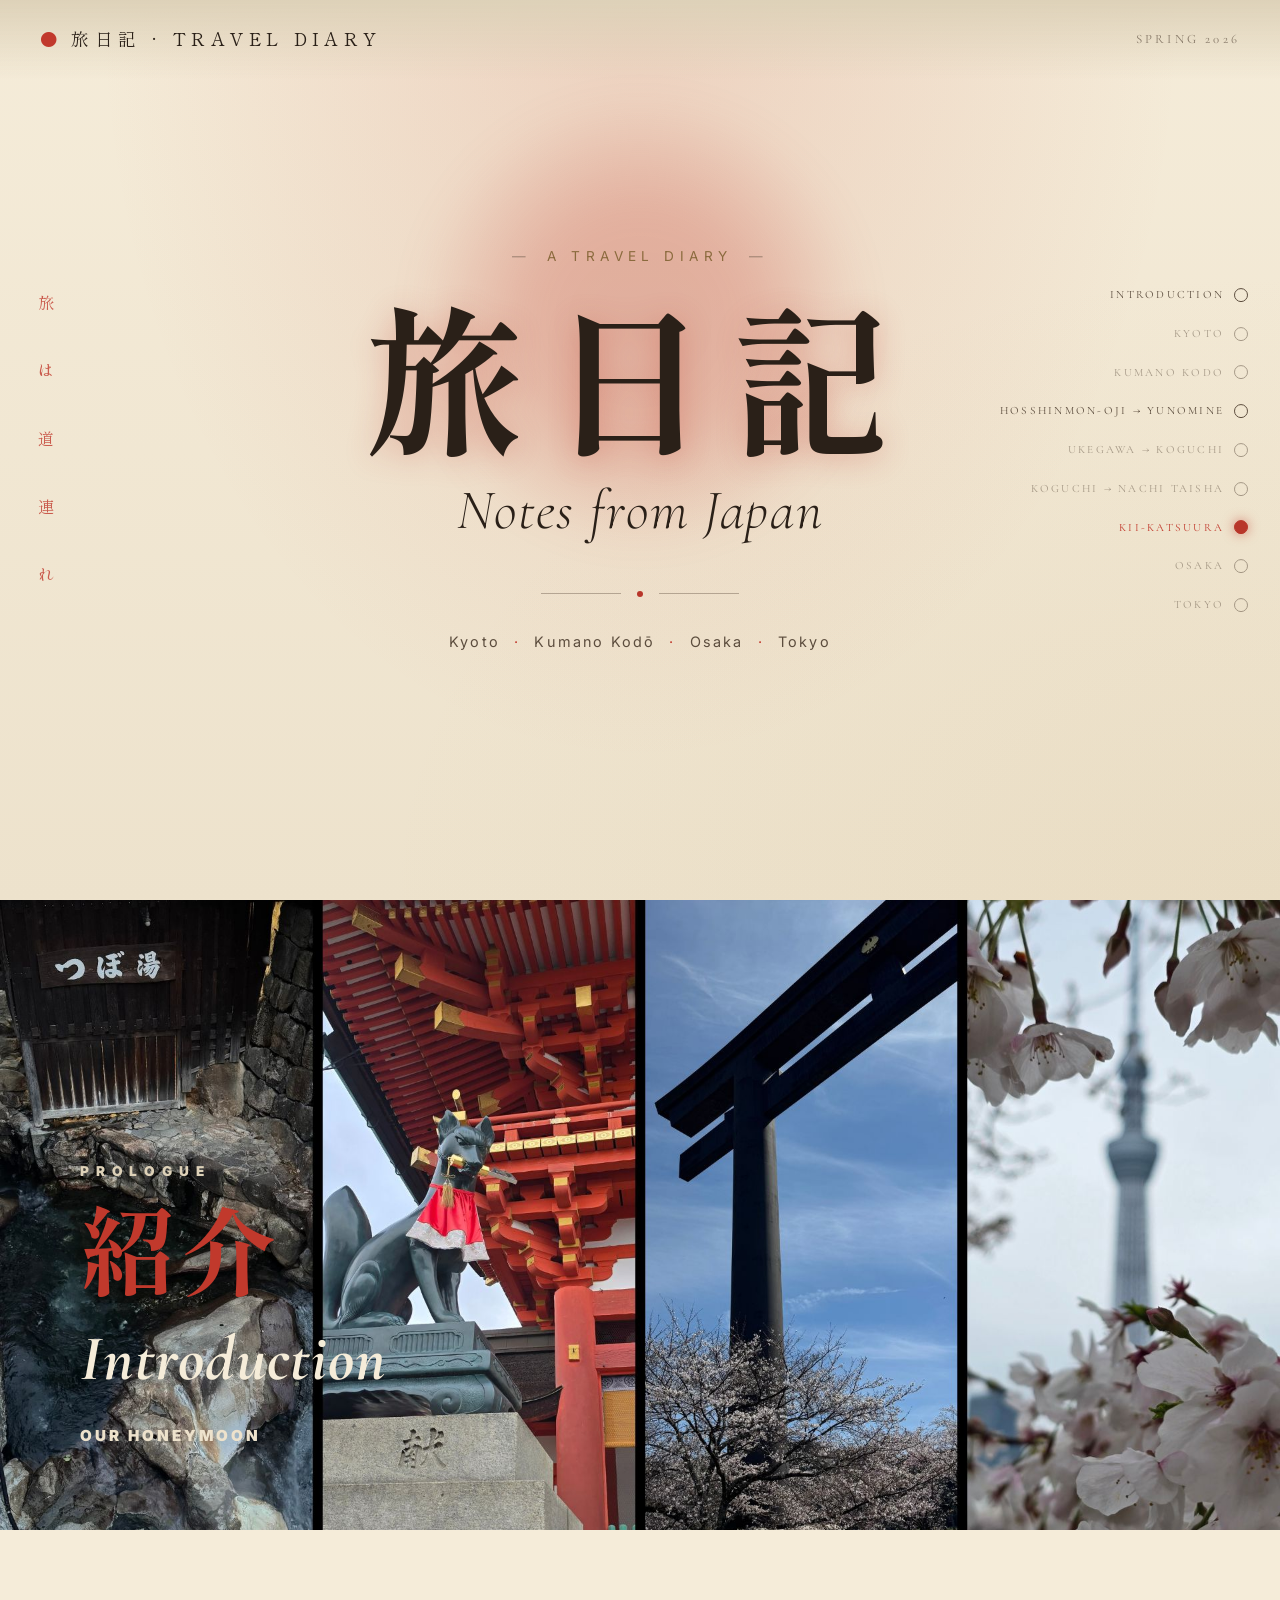
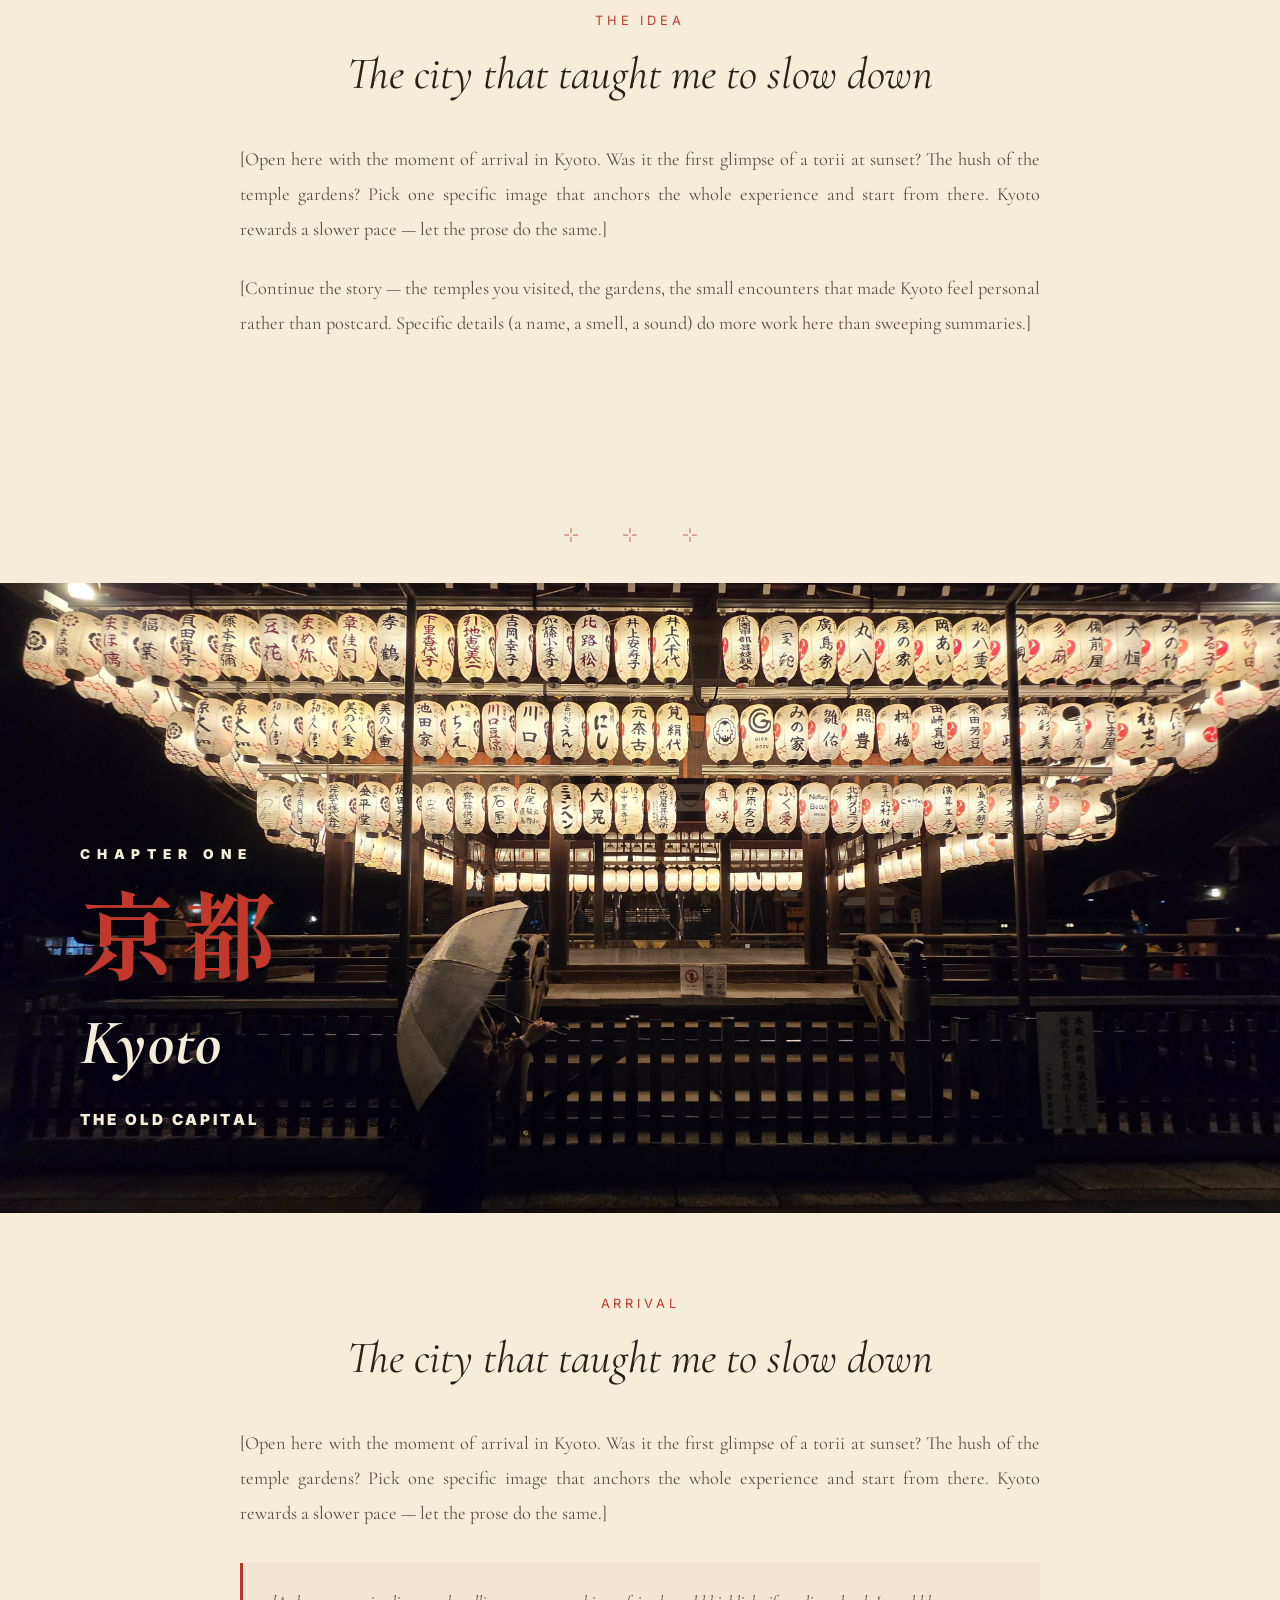
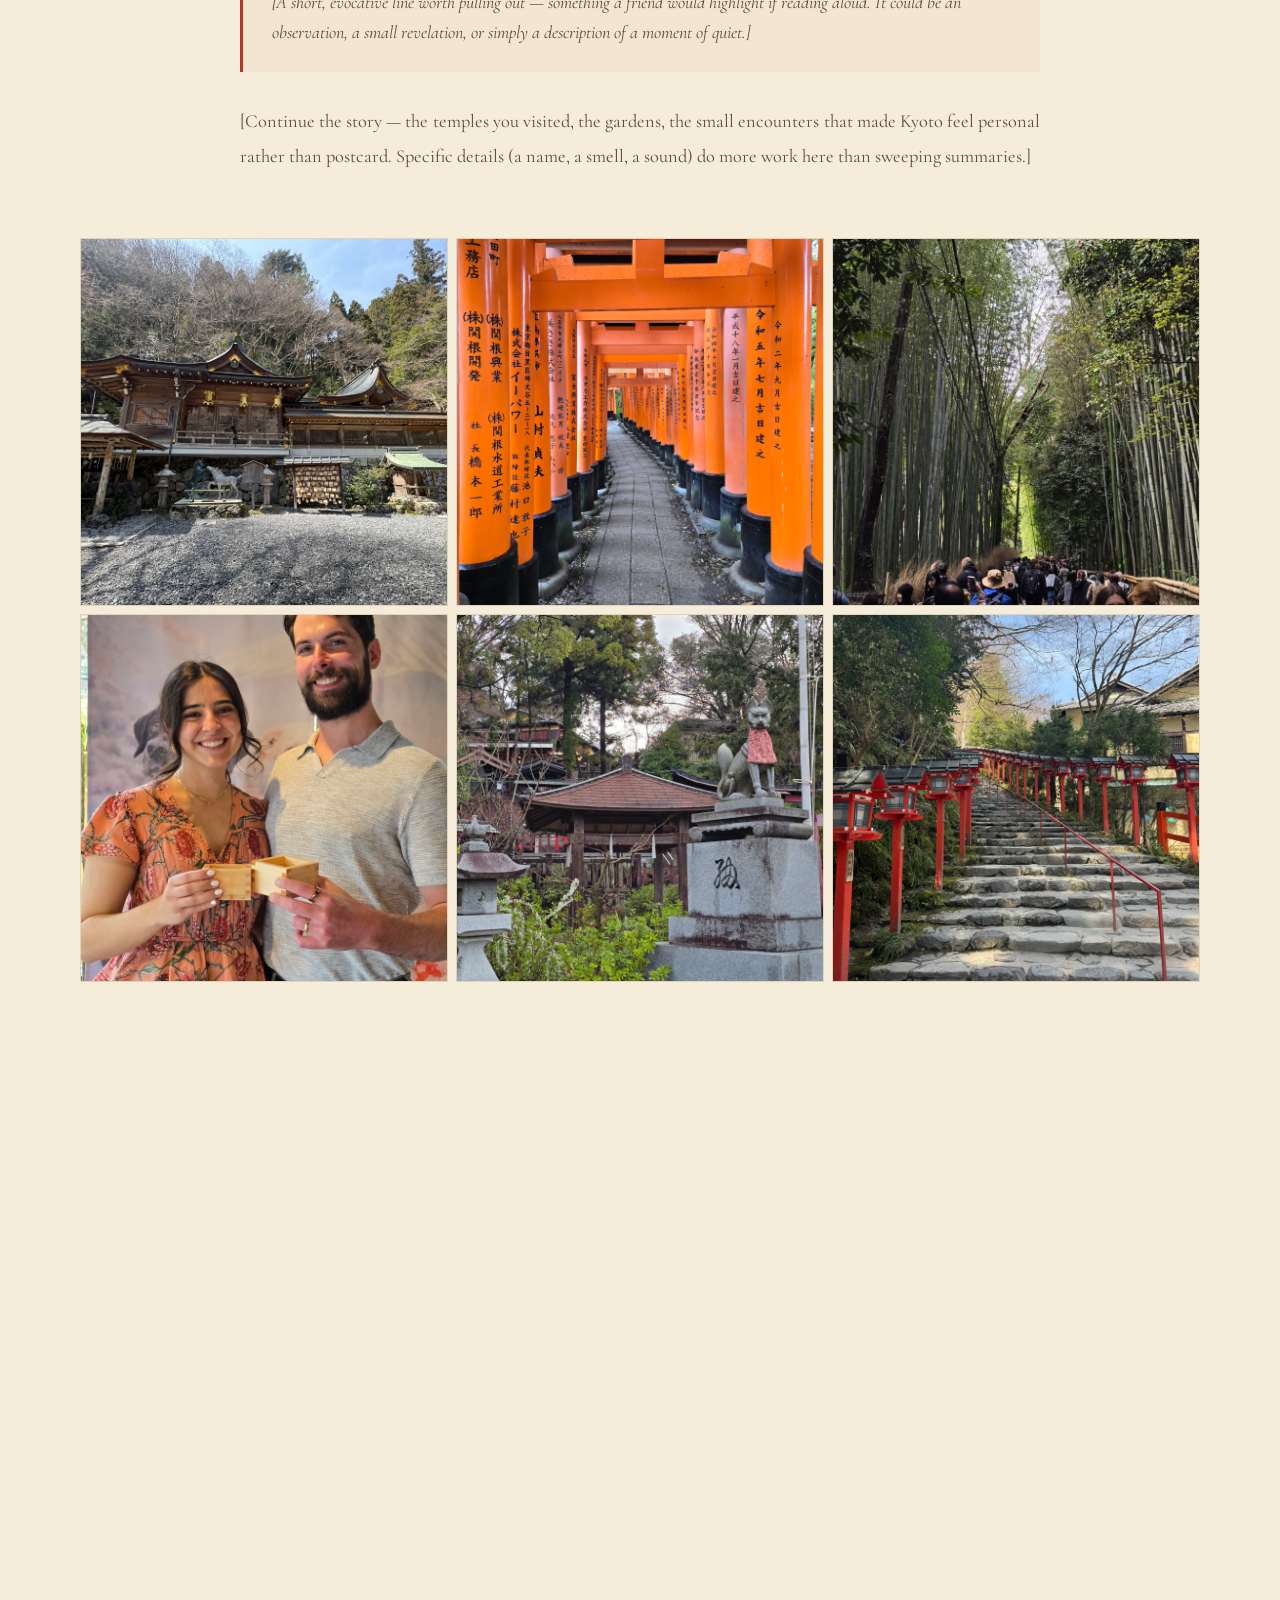
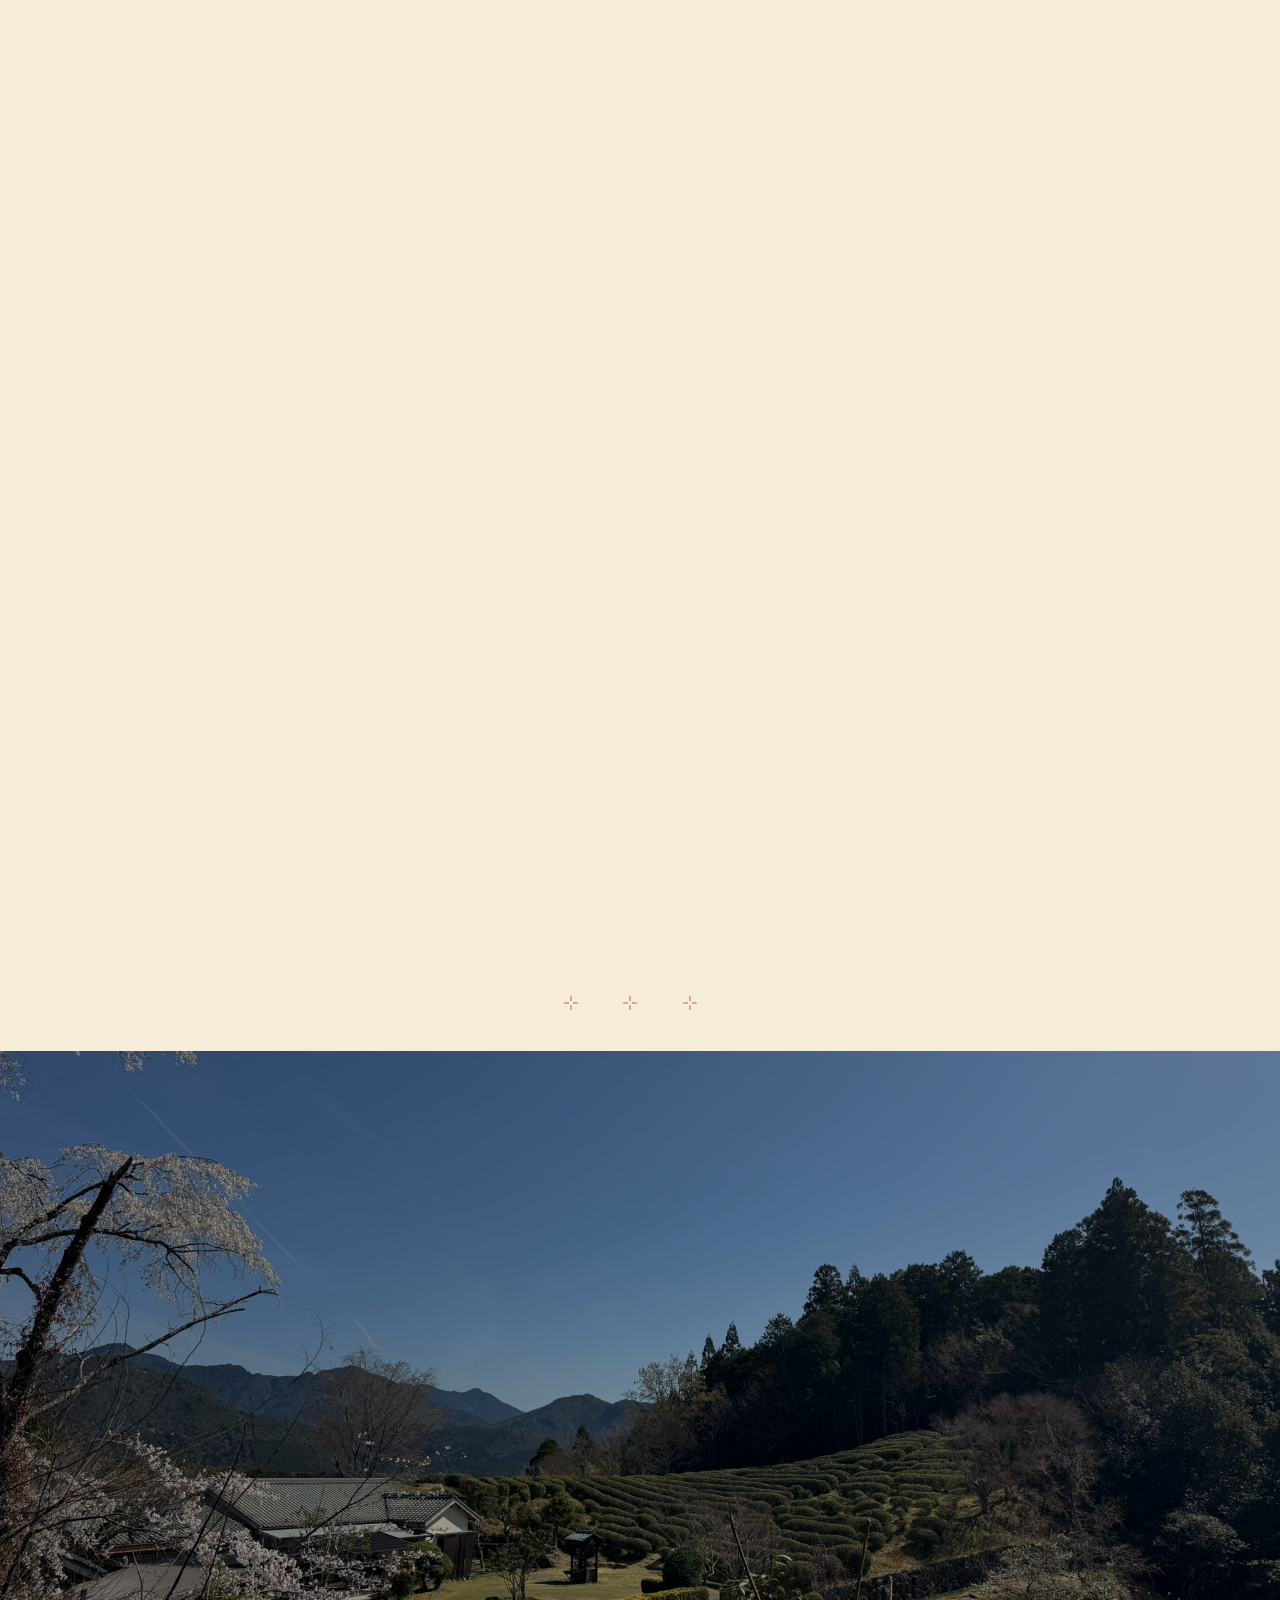
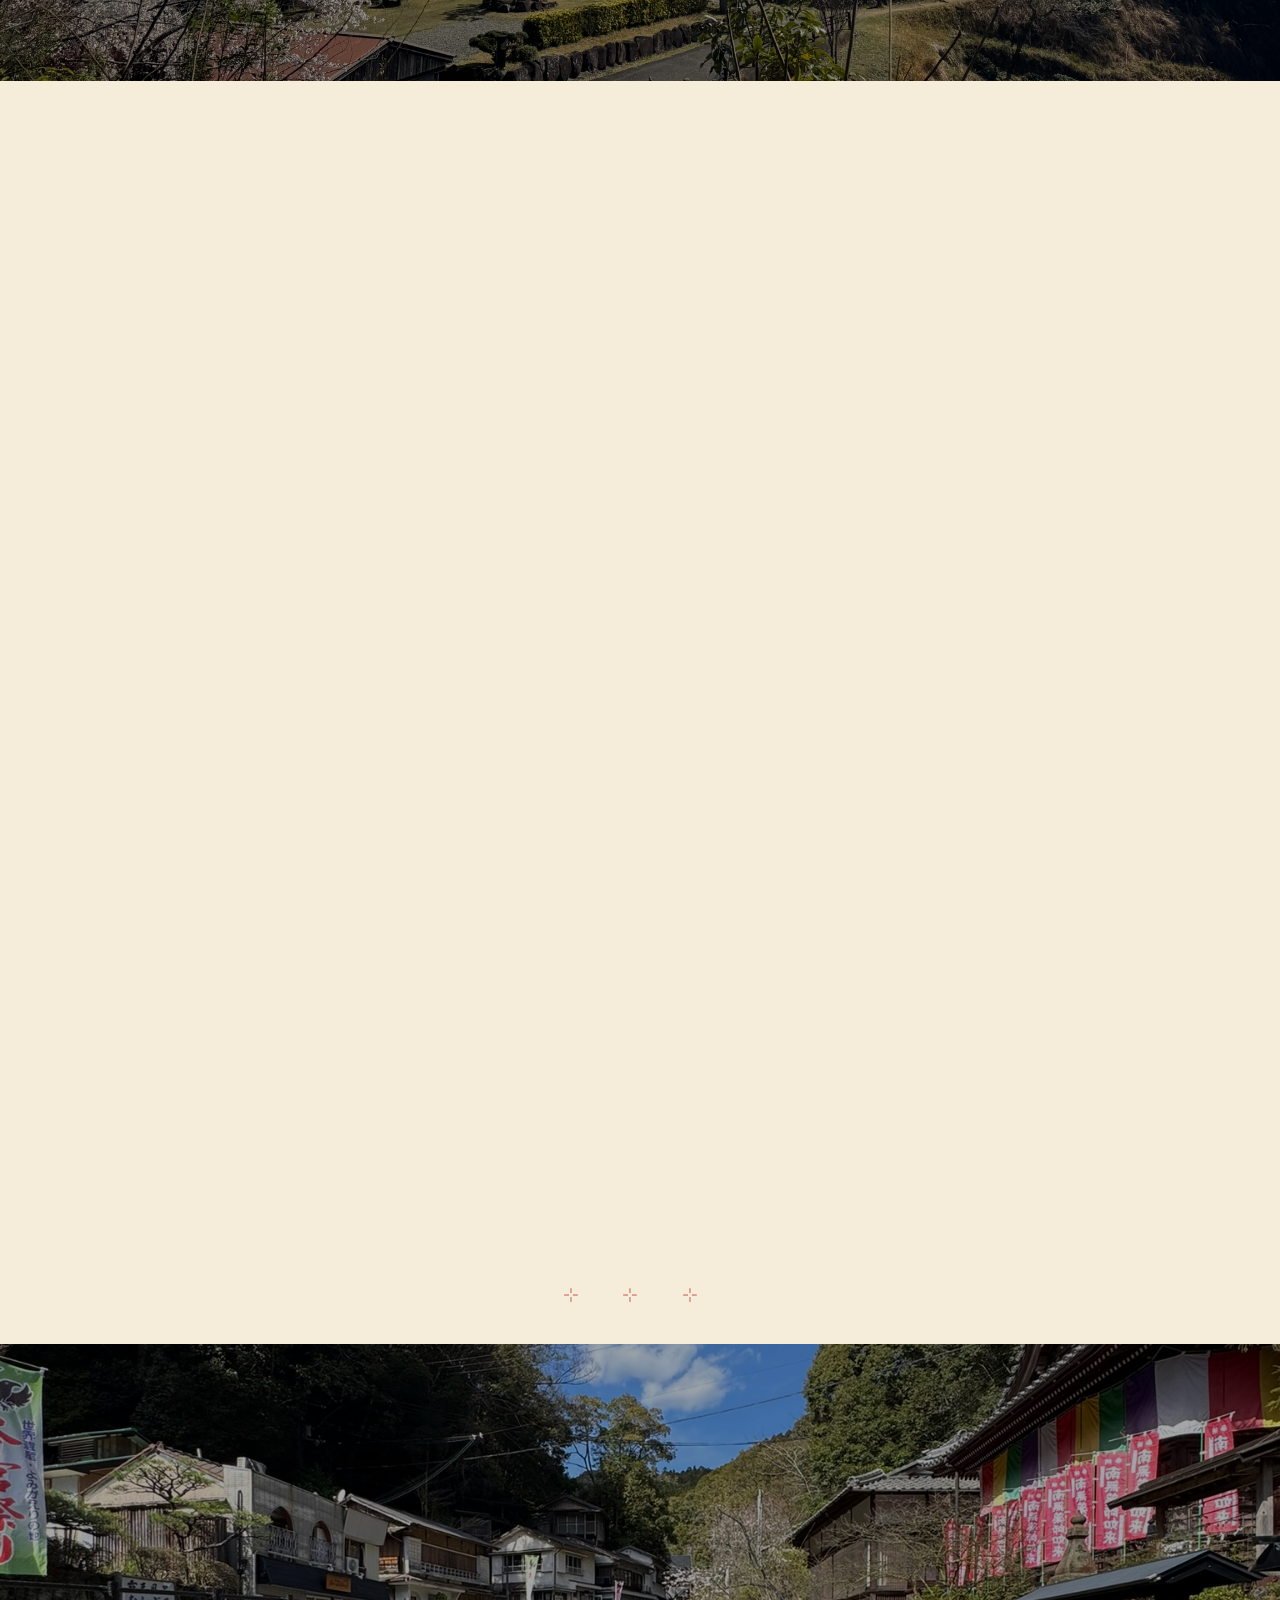
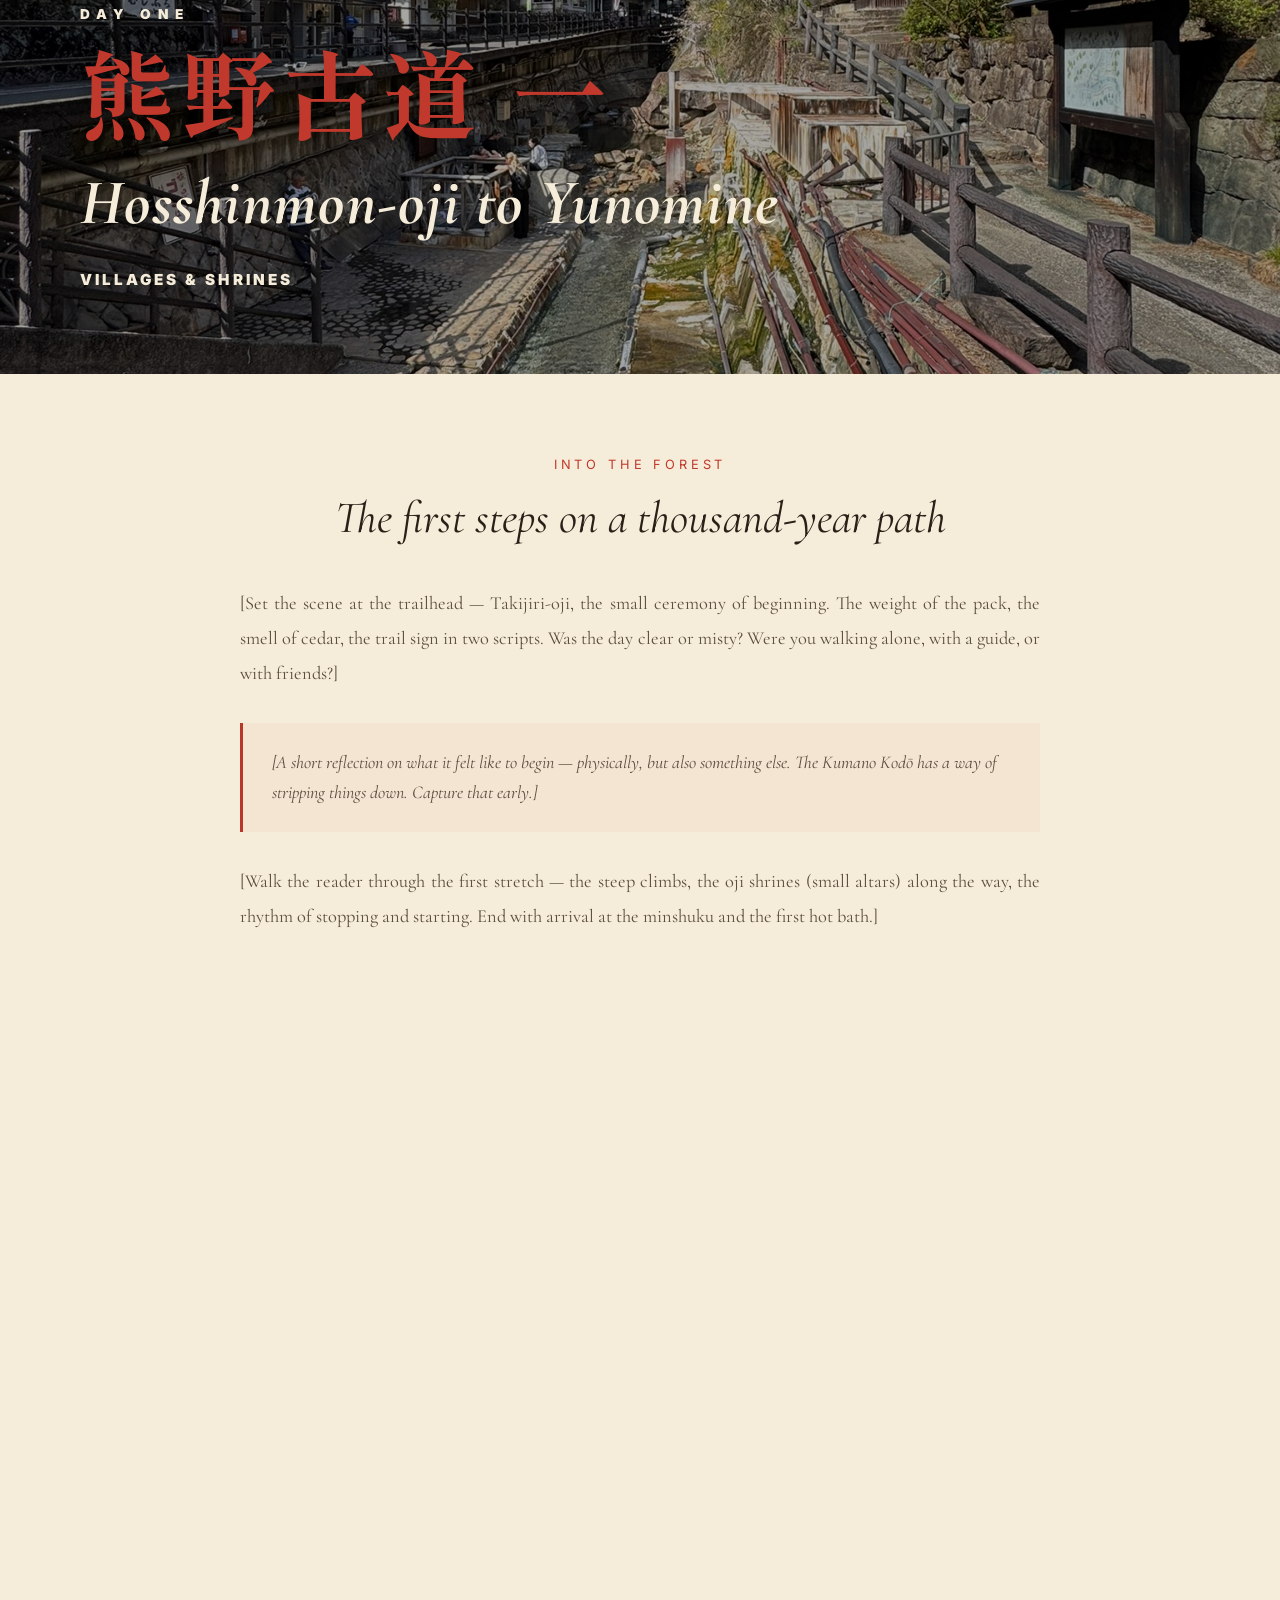
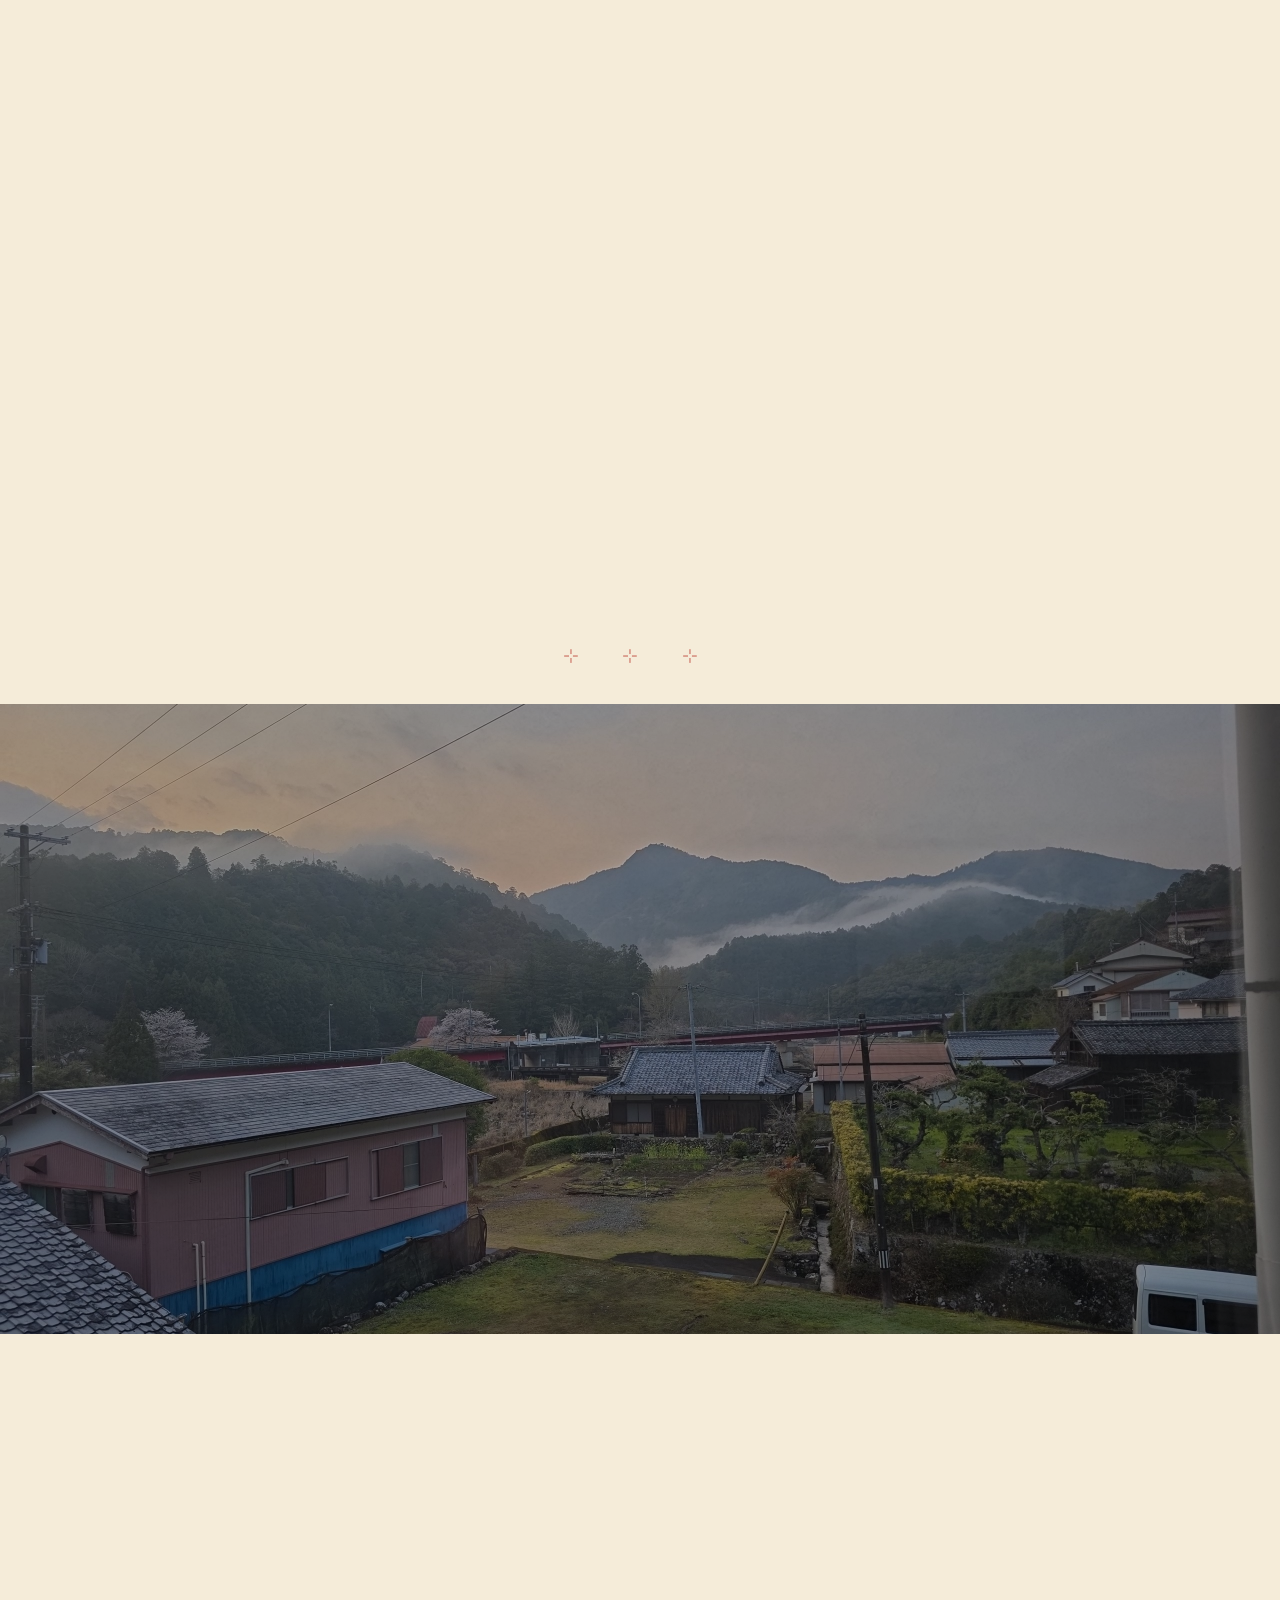
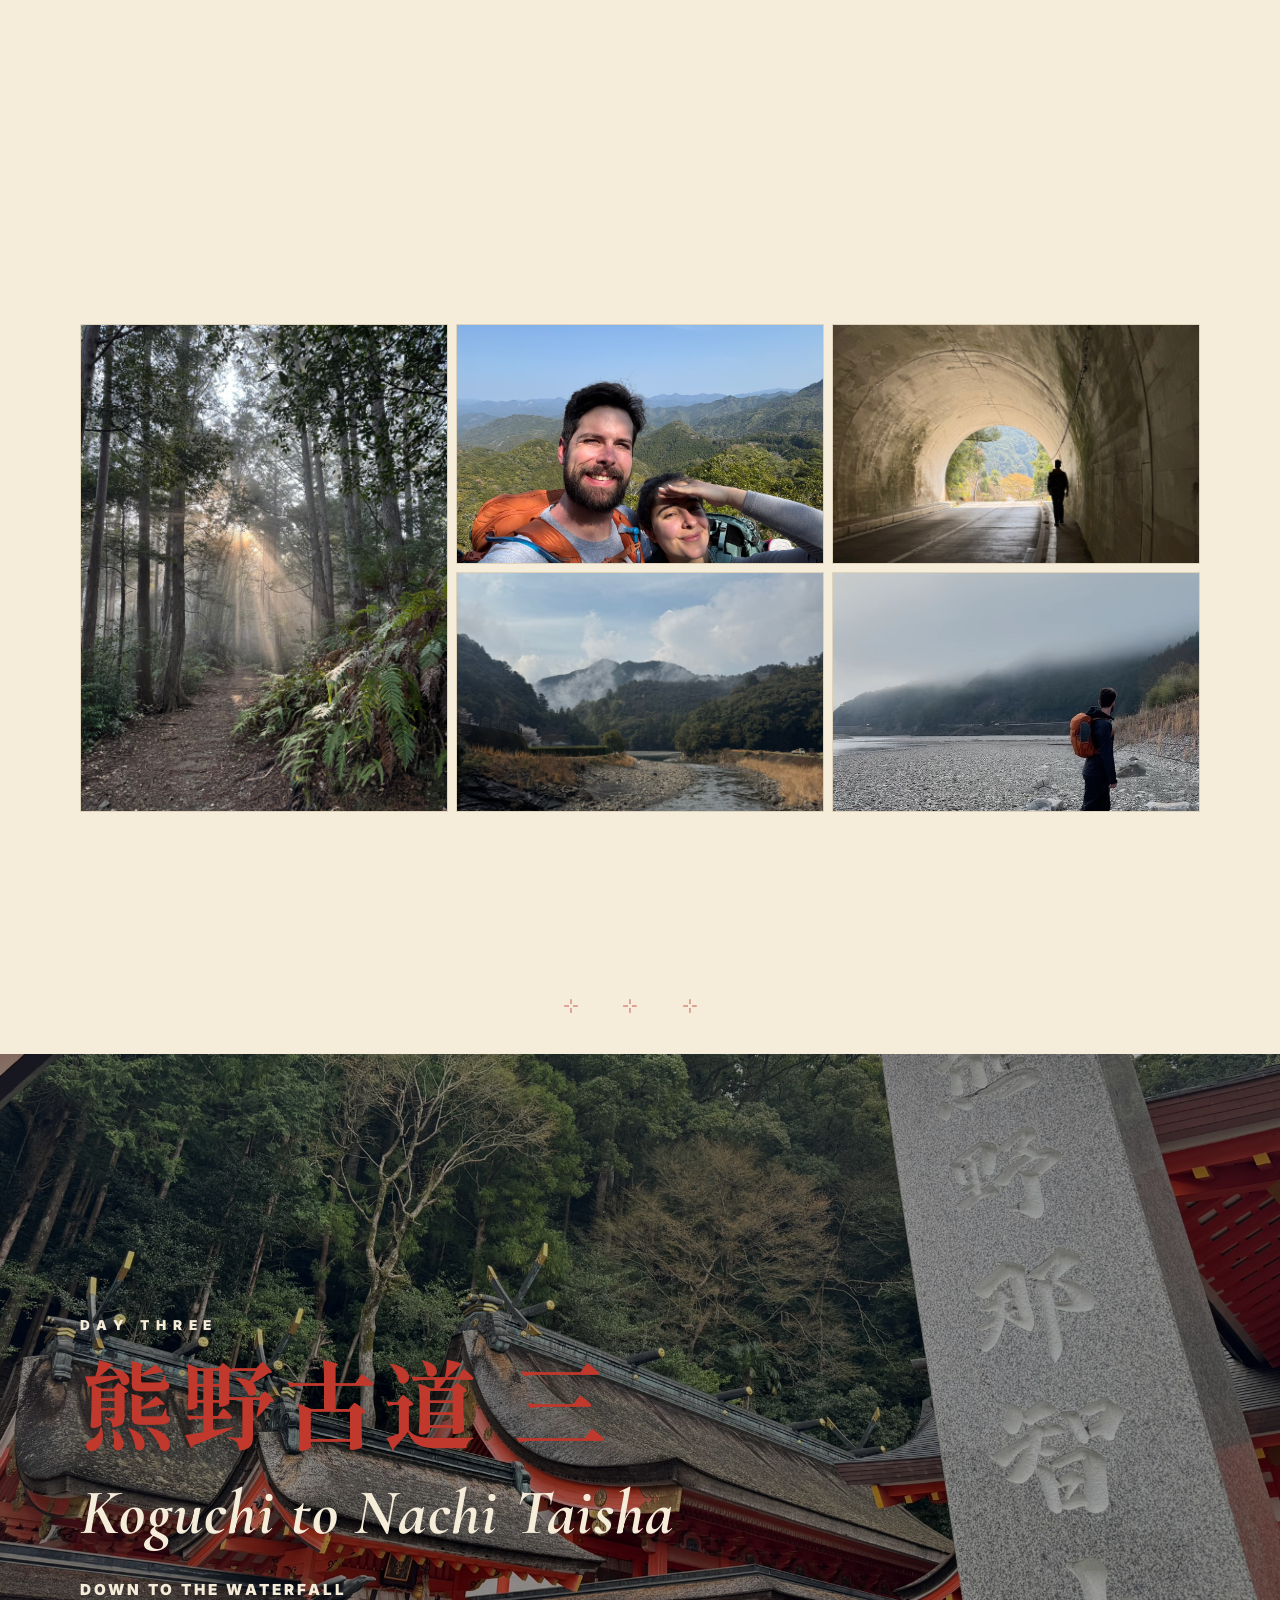
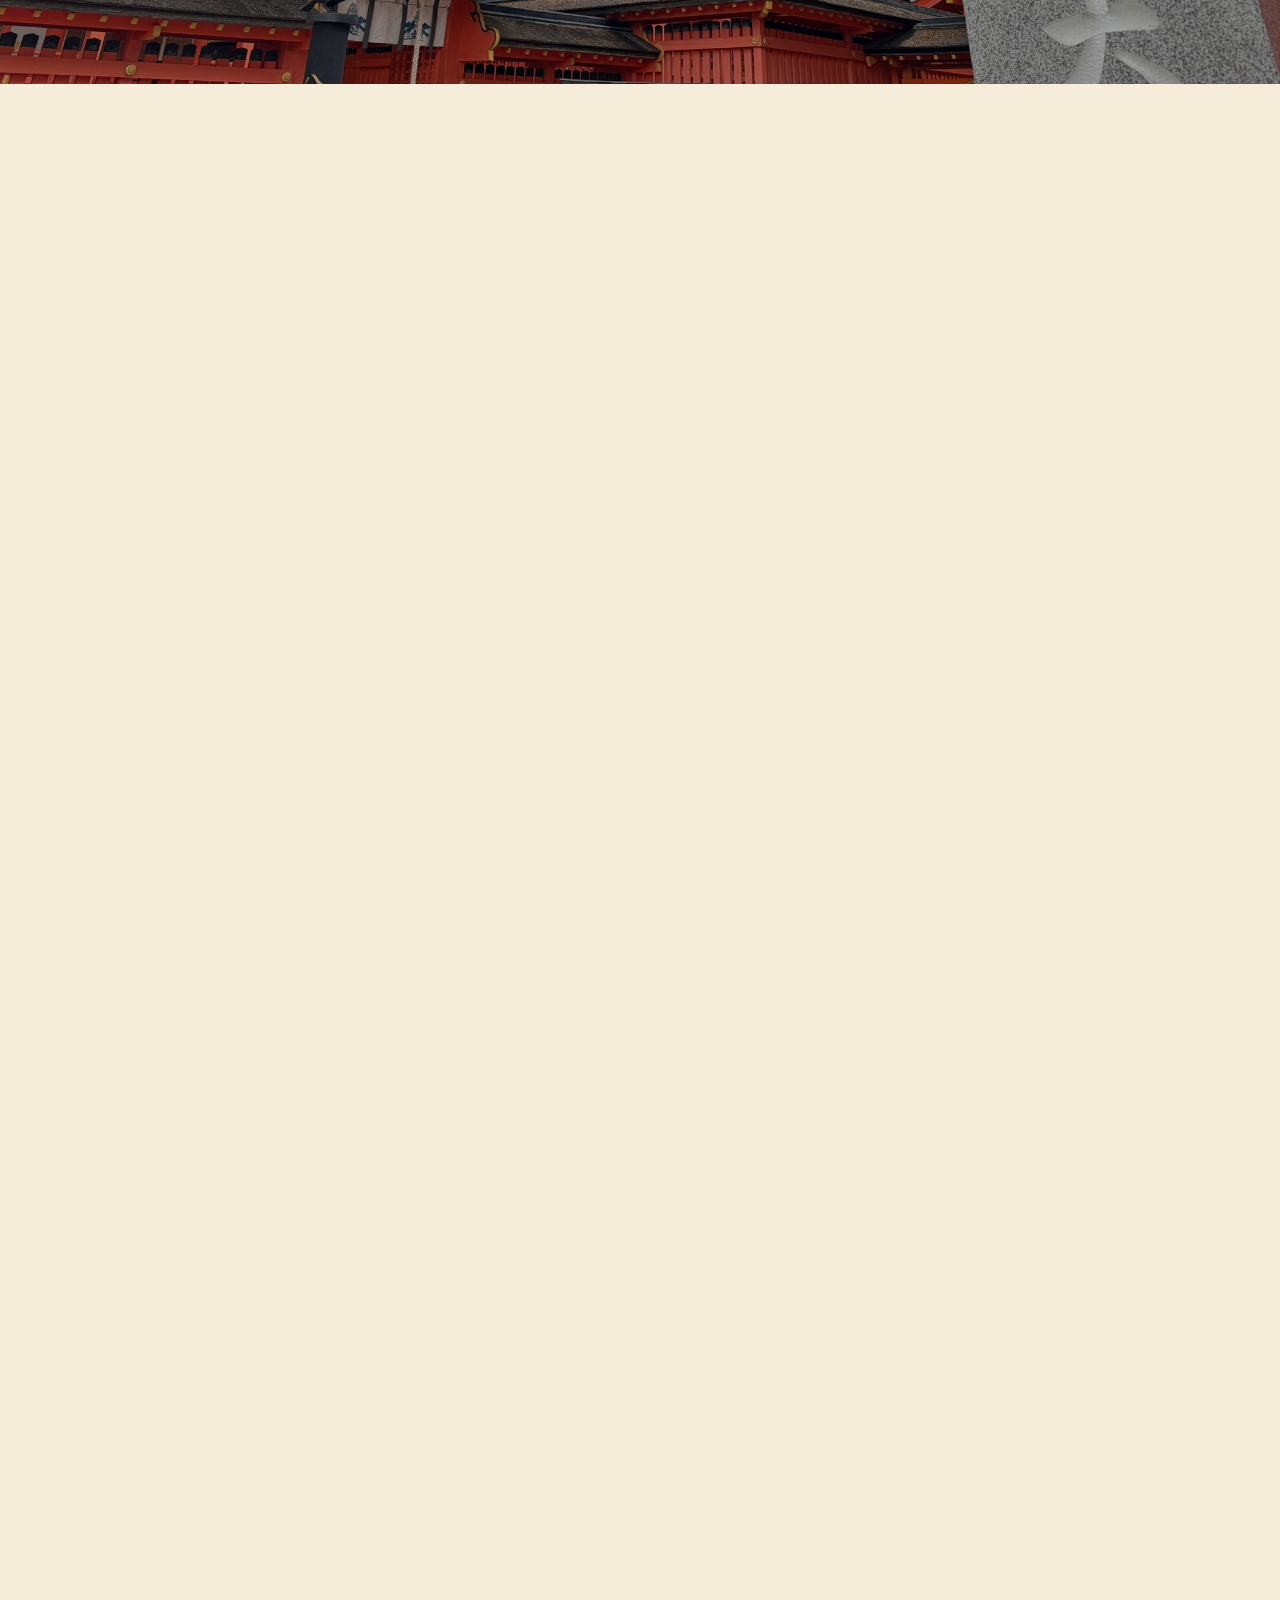
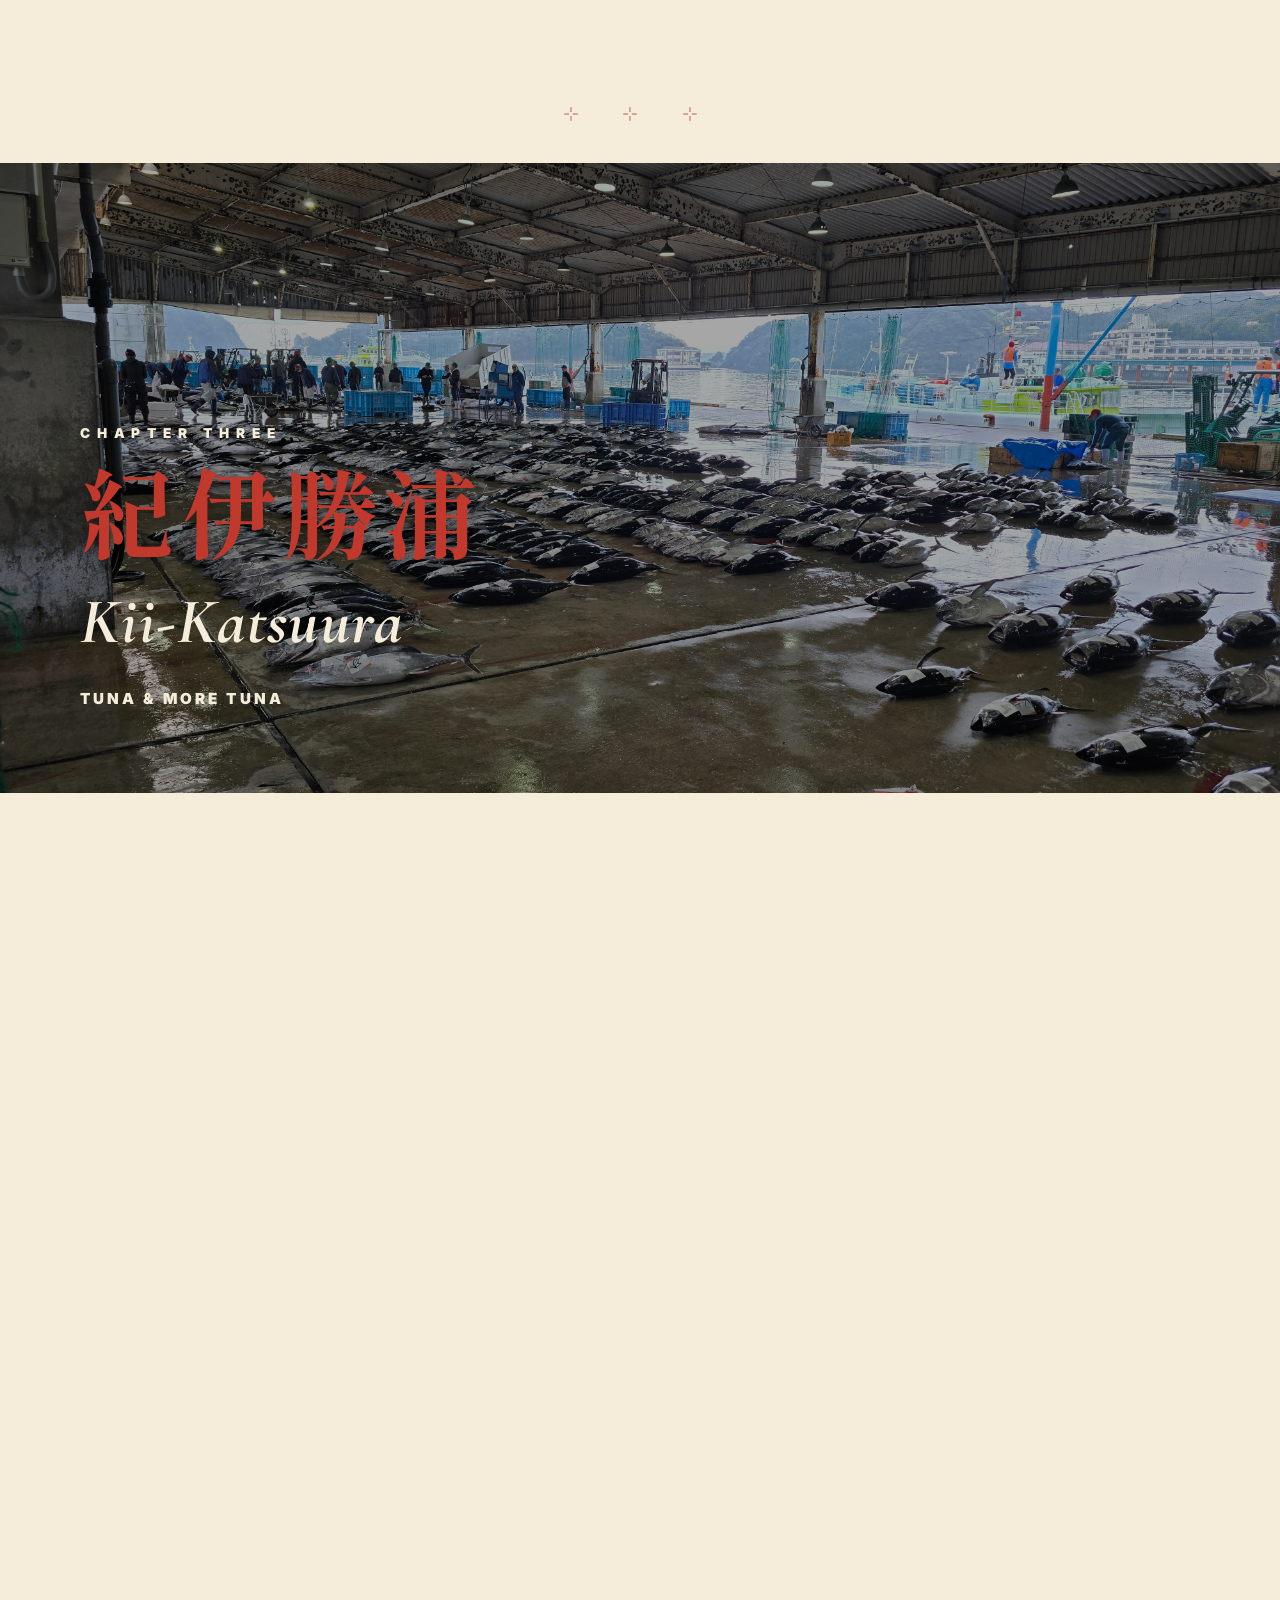
==== index.html @ 8aee45a4 "move html files" ====
<!DOCTYPE html>
<html lang="en">

<head>
  <meta charset="UTF-8">
  <meta name="viewport" content="width=device-width, initial-scale=1.0">
  <title>旅日記 — Travel Diary, Japan</title>
  <link rel="preconnect" href="https://fonts.googleapis.com">
  <link rel="preconnect" href="https://fonts.gstatic.com" crossorigin>
  <link
    href="https://fonts.googleapis.com/css2?family=Shippori+Mincho:wght@400;500;600;700;800&family=Cormorant+Garamond:ital,wght@0,300;0,400;0,500;0,600;1,400&family=Noto+Serif+JP:wght@300;400;500;600;700&family=Inter:wght@300;400;500;600&display=swap"
    rel="stylesheet">
  <link rel="stylesheet" href="styles.css">
</head>

<body>

  <!-- ============ TOP BAR ============ -->
  <div class="top-bar">
    <div class="brand"><span class="accent">●</span>旅日記 · TRAVEL DIARY</div>
    <div class="top-meta">Spring 2026</div>
  </div>

  <!-- ============ SIDE NAV ============ -->
  <nav class="side-nav">
    <a href="#intro" class="nav-dot">Introduction</a>
    <a href="#kyoto" class="nav-dot">Kyoto</a>
    <a href="#kumano1" class="nav-dot">Kumano Kodo</a>
    <a href="#kumano2" class="nav-dot">HOSSHINMON-OJI → Yunomine</a>
    <a href="#kumano3" class="nav-dot">ukegawa → koguchi</a>
    <a href="#kumano4" class="nav-dot">Koguchi → nachi taisha</a>
    <a href="#katsuura" class="nav-dot">Kii-Katsuura</a>
    <a href="#osaka" class="nav-dot">Osaka</a>
    <a href="#tokyo" class="nav-dot">Tokyo</a>
  </nav>

  <!-- ============ HERO ============ -->
  <header class="hero">
    <div class="hero-sun"></div>
    <div class="hero-kanji-vertical">旅 は 道 連 れ</div>
    <div class="hero-content">
      <div class="hero-eyebrow">A Travel Diary</div>
      <div class="hero-kanji">旅日記</div>
      <h1 class="hero-title">Notes from Japan</h1>
      <div class="hero-divider">
        <span class="line"></span>
        <span class="dot"></span>
        <span class="line"></span>
      </div>
      <p class="hero-route">
        Kyoto <span>·</span> Kumano Kodō <span>·</span> Osaka <span>·</span> Tokyo
      </p>
    </div>
  </header>

  <!-- ============ INTRODUCTION ============ -->
  <section class="city" id="intro">
    <div class="city-banner">
      <div class="intro-image">
        <img src="../0_overall/intro-banner.jpg" alt="Intro Banner" style="width:100%;height:100%;object-fit:cover;">
      </div>
      <div class="city-banner-content">
        <div class="prologue">Prologue</div>
        <div class="city-banner-kanji">紹介</div>
        <h2 class="intro-banner-title">Introduction</h2>
        <div class="intro-banner-tag">Our Honeymoon</div>
      </div>
    </div>

    <div class="city-body">
      <article class="story">
        <div class="story-eyebrow">The Idea</div>
        <h3>The city that taught me to slow down</h3>
        <p>[Open here with the moment of arrival in Kyoto. Was it the first glimpse of a torii at sunset? The hush of
          the temple gardens? Pick one specific image that anchors the whole experience and start from there. Kyoto
          rewards a slower pace — let the prose do the same.]</p>
        <p>[Continue the story — the temples you visited, the gardens, the small encounters that made Kyoto feel
          personal rather than postcard. Specific details (a name, a smell, a sound) do more work here than sweeping
          summaries.]</p>
      </article>
  </section>

  <div class="scene-break"><span class="glyph">⊹ ⊹ ⊹</span></div>


  <!-- ============ KYOTO ============ -->
  <section class="city" id="kyoto">
    <div class="city-banner">
      <div class="banner-image">
        <img src="../1_kyoto/kyoto-4.jpeg" alt="Intro Banner"
          style="width:100%;height:100%;object-fit:cover;object-position:center;">
      </div>
      <div class="city-banner-content">
        <div class="city-number">Chapter One</div>
        <div class="city-banner-kanji">京都</div>
        <h2 class="city-banner-title">Kyoto</h2>
        <div class="city-banner-tag">The Old Capital</div>
      </div>
    </div>

    <div class="city-body">

      <article class="story">
        <div class="story-eyebrow">Arrival</div>
        <h3>The city that taught me to slow down</h3>
        <p>[Open here with the moment of arrival in Kyoto. Was it the first glimpse of a torii at sunset? The hush of
          the temple gardens? Pick one specific image that anchors the whole experience and start from there. Kyoto
          rewards a slower pace — let the prose do the same.]</p>
        <div class="pull">[A short, evocative line worth pulling out — something a friend would highlight if reading
          aloud. It could be an observation, a small revelation, or simply a description of a moment of quiet.]</div>
        <p>[Continue the story — the temples you visited, the gardens, the small encounters that made Kyoto feel
          personal rather than postcard. Specific details (a name, a smell, a sound) do more work here than sweeping
          summaries.]</p>
      </article>

      <div class="photo-mosaic mosaic-uniform kyoyo">
        <div class="photo"><img src="../1_kyoto/kyoto-11.jpeg" alt="Kinkaku-ji"></div>
        <div class="photo"><img src="../1_kyoto/kyoto-2.jpeg" alt="Kinkaku-ji"></div>
        <div class="photo"><img src="../1_kyoto/kyoto-6.jpeg" alt="Gion"></div>
        <div class="photo"><img src="../1_kyoto/kyoto-22.jpeg" alt="Bamboo Grove"></div>
        <div class="photo"><img src="../1_kyoto/kyoto-10.jpeg" alt="Tea Garden"></div>
        <div class="photo"><img src="../1_kyoto/kyoto-23.jpeg" alt="Tea Garden"></div>
      </div>

      <article class="story">
        <div class="story-eyebrow">Uji</div>
        <h3>A quick trip to the matcha capital</h3>
        <p>[Open here with the moment of arrival in Kyoto. Was it the first glimpse of a torii at sunset? The hush of
          the temple gardens? Pick one specific image that anchors the whole experience and start from there. Kyoto
          rewards a slower pace — let the prose do the same.]</p>
        <div class="pull">[A short, evocative line worth pulling out — something a friend would highlight if reading
          aloud. It could be an observation, a small revelation, or simply a description of a moment of quiet.]</div>
        <p>[Continue the story — the temples you visited, the gardens, the small encounters that made Kyoto feel
          personal rather than postcard. Specific details (a name, a smell, a sound) do more work here than sweeping
          summaries.]</p>
      </article>

      <div class="photo-mosaic mosaic-uniform uji">
        <div class="photo"><img src="../1_kyoto/uji/uji-9.jpeg" alt="Kinkaku-ji"></div>
        <div class="photo"><img src="../1_kyoto/uji/uji-8.jpeg" alt="Kinkaku-ji"></div>
        <div class="photo"><img src="../1_kyoto/uji/uji-5.jpeg" alt="Gion"></div>
      </div>

      <div class="food-block">
        <div class="food-header">
          <div class="ji">ポケモン</div>
          <h3>Pokemon Covers of Kyoto & Uji</h3>
        </div>
        <div class="food-list">
          <div class="dish">
            <div class="dish-img">
              <img src="../1_kyoto/pokemon-1.jpeg">
            </div>
          </div>
          <div class="dish">
            <div class="dish-img">
              <img src="../1_kyoto/pokemon-2.jpeg">
            </div>
          </div>
          <div class="dish">
            <div class="dish-img">
              <img src="../1_kyoto/pokemon-3.jpeg">
            </div>
          </div>
          <div class="dish">
            <div class="dish-img">
              <img src="../1_kyoto/uji/pokemon-1.jpg">
            </div>
          </div>
        </div>
      </div>
    </div>
  </section>

  <div class="scene-break"><span class="glyph">⊹ ⊹ ⊹</span></div>

  <!-- ============ KUMANO KODO 1 ============ -->
  <section class="city" id="kumano1">
    <div class="city-banner">
      <div class="banner-image">
        <img src="../2_kumano-kodo/kumano-1.jpeg" alt="Kumano Kodō Banner"
          style="width:100%;height:100%;object-fit:cover;object-position:bottom;">
      </div>
      <div class="city-banner-content">
        <div class="city-number">Chapter Two</div>
        <div class="city-banner-kanji">熊野古道</div>
        <h2 class="city-banner-title">Kumano Kodō</h2>
        <div class="city-banner-tag">The Pilgrimage Trail</div>
      </div>
    </div>

    <div class="city-body">
      <div class="stats-strip">
        <div class="stat">
          <div class="stat-num">3</div>
          <div class="stat-lbl">Days</div>
        </div>
        <div class="stat">
          <div class="stat-num">29.29</div>
          <div class="stat-lbl">Miles</div>
        </div>
        <div class="stat">
          <div class="stat-num">7,897</div>
          <div class="stat-lbl">Elevation Gain (ft)</div>
        </div>
        <div class="stat">
          <div class="stat-num">Countless</div>
          <div class="stat-lbl">Shrines</div>
        </div>
      </div>

      <article class="story">
        <div class="story-eyebrow">Into the Forest</div>
        <h3>The first steps on a thousand-year path</h3>
        <p>[Set the scene at the trailhead — Takijiri-oji, the small ceremony of beginning. The weight of the pack, the
          smell of cedar, the trail sign in two scripts. Was the day clear or misty? Were you walking alone, with a
          guide, or with friends?]</p>
        <p>[Walk the reader through the first stretch — the steep climbs, the oji shrines (small altars) along the way,
          the rhythm of stopping and starting. End with arrival at the minshuku and the first hot bath.]</p>
      </article>

      <div class="photo-mosaic mosaic-uniform uji">
        <div class="photo"><img src="../2_kumano-kodo/kumano-2.jpeg" alt="Kinkaku-ji"></div>
        <div class="photo"><img src="../3_kumano-1/kumano-1.jpeg" alt="Kinkaku-ji"></div>
        <div class="photo"><img src="../3_kumano-1/kumano-9.jpeg" alt="Gion"></div>
      </div>

      <article class="story" style="padding-bottom:0;margin-bottom:0;">
        <p style="margin-bottom:0;">[Walk the reader through the first stretch — the steep climbs, the oji shrines
          (small altars) along the way,
          the rhythm of stopping and starting. End with arrival at the minshuku and the first hot bath.]</p>
      </article>
    </div>
  </section>

  <div class="scene-break"><span class="glyph">⊹ ⊹ ⊹</span></div>


  <!-- ============ KUMANO KODO 2 ============ -->
  <section class="city" id="kumano2">
    <div class="city-banner">
      <div class="banner-image">
        <img src="../3_kumano-1/kumano-24.jpeg" alt="Intro Banner" style="width:100%;height:100%;object-fit:cover;">
      </div>
      <div class="city-banner-content">
        <div class="city-number">Day One</div>
        <div class="city-banner-kanji">熊野古道 一 </div>
        <h2 class="city-banner-title">Hosshinmon-oji to Yunomine</h2>
        <div class="city-banner-tag">Villages & Shrines</div>
      </div>
    </div>

    <div class="city-body">
      <article class="story">
        <div class="story-eyebrow">Into the Forest</div>
        <h3>The first steps on a thousand-year path</h3>
        <p>[Set the scene at the trailhead — Takijiri-oji, the small ceremony of beginning. The weight of the pack, the
          smell of cedar, the trail sign in two scripts. Was the day clear or misty? Were you walking alone, with a
          guide, or with friends?]</p>
        <div class="pull">[A short reflection on what it felt like to begin — physically, but also something else. The
          Kumano Kodō has a way of stripping things down. Capture that early.]</div>
        <p>[Walk the reader through the first stretch — the steep climbs, the oji shrines (small altars) along the way,
          the rhythm of stopping and starting. End with arrival at the minshuku and the first hot bath.]</p>
      </article>

      <div class="photo-mosaic mosaic-b">
        <div class="photo">
          <img src="../3_kumano-1/kumano-5.jpeg" alt="Trailhead">
        </div>
        <div class="photo">
          <img src="../3_kumano-1/kumano-7.jpeg" alt="Trailhead" style="object-position: 30% 70%;">
        </div>
        <div class="photo">
          <img src="../3_kumano-1/kumano-20.jpeg" alt="Trailhead">
        </div>
        <div class="photo">
          <img src="../3_kumano-1/kumano-27.png" alt="Trailhead">
        </div>
      </div>

      <div class="food-block">
        <div class="food-header">
          <div class="ji">食</div>
          <h3>Trail Provisions</h3>
        </div>
        <div class="food-list">
          <div class="dish">
            <div class="dish-img">
              <img src="../3_kumano-1/kumano-30.jpeg">
            </div>
            <div class="dish-body">
              <h4>Fresh Citrus Smoothie</h4>
              <p>Made by a local in one of the villages we hiked through</p>
            </div>
          </div>
          <div class="dish">
            <div class="dish-img">
              <img src="../3_kumano-1/kumano-31.jpeg" style="object-position: center;">
            </div>
            <div class="dish-body">
              <h4>Sushi</h4>
              <p>Mid hike sushi break at Hongu</p>
            </div>
          </div>
          <div class="dish">
            <div class="dish-img">
              <img src="../3_kumano-1/kumano-19.jpeg" style="object-position: center;">
            </div>
            <div class="dish-body">
              <h4>Yunomine Onsen Dinner</h4>
              <p>Cooked with the hot spring water itself</p>
            </div>
          </div>
        </div>
      </div>
  </section>

  <div class="scene-break"><span class="glyph">⊹ ⊹ ⊹</span></div>

  <!-- ============ KUMANO KODO 3 ============ -->
  <section class="city" id="kumano3">
    <div class="city-banner">
      <div class="banner-image">
        <img src="../4_kumano-2/kumano-11.jpeg" alt="Intro Banner" style="width:100%;height:100%;object-fit:cover;">
      </div>
      <div class="city-banner-content">
        <div class="city-number">Day Two</div>
        <div class="city-banner-kanji">熊野古道 二</div>
        <h2 class="city-banner-title">Ukegawa to Koguchi</h2>
        <div class="city-banner-tag">Mist & Mountain</div>
      </div>
    </div>

    <div class="city-body">
      <article class="story">
        <div class="story-eyebrow">The Long Climb</div>
        <h3>Where the trail gets serious</h3>
        <p>[Day two is the body's hardest. Open with the morning — sore legs, the cool air, the first switchback. Don't
          shy away from the difficulty. The contrast makes the arrival sweeter.]</p>
        <div class="pull">[An honest line about pushing through — what you told yourself, or what someone told you, or
          the small thing that kept you walking.]</div>
        <p>[Take the reader to the high pass — what you could see, what you couldn't because of mist. Then bring them
          down into Hongū and the great torii at Ōyunohara, which most photographs fail to convey the scale of.]</p>
      </article>

      <div class="photo-mosaic mosaic-portrait-4">
        <div class="photo"><img src="../4_kumano-2/kumano-6.jpeg"></div>
        <div class="photo"><img src="../4_kumano-2/kumano-14.jpeg"></div>
        <div class="photo"><img src="../4_kumano-2/kumano-10.jpeg"></div>
        <div class="photo"><img src="../4_kumano-2/kumano-12.jpeg"></div>
        <div class="photo"><img src="../4_kumano-2/kumano-16.jpeg"></div>
      </div>
    </div>
  </section>

  <div class="scene-break"><span class="glyph">⊹ ⊹ ⊹</span></div>

  <!-- ============ KUMANO KODO 4 ============ -->
  <section class="city" id="kumano4">
    <div class="city-banner">
      <div class="banner-image">
        <img src="../5_kumano-3/kumano-41.jpeg" alt="Intro Banner"
          style="width:100%;height:100%;object-fit:cover;object-position:bottom;">
      </div>
      <div class="city-banner-content">
        <div class="city-number">Day Three</div>
        <div class="city-banner-kanji">熊野古道 三</div>
        <h2 class="city-banner-title">Koguchi to Nachi Taisha</h2>
        <div class="city-banner-tag">Down to the waterfall</div>
      </div>
    </div>

    <div class="city-body">
      <article class="story">
        <div class="story-eyebrow">The Final Descent</div>
        <h3>Nachi Falls, and the end of the path</h3>
        <p>[The last day descends toward Nachi Taisha and Japan's tallest waterfall. Describe that first glimpse of the
          three-story pagoda framed against the falls — it's the iconic image of the Kumano Kodō, and it's earned only
          by the walk that precedes it.]</p>
        <div class="pull">[Three days on the pilgrim's path is enough to shift something. Name that shift, in your own
          words. Don't generalize — be personal.]</div>
        <p>[End with arrival at the coast, the change of air, what you ate to celebrate, what you wrote in your journal
          that night.]</p>
      </article>

      <div class="photo-mosaic mosaic-2col">
        <div class="photo"><img src="../5_kumano-3/kumano-31.jpeg" alt="Trailhead" style="object-position: bottom;">
        </div>
        <div class="photo"><img src="../5_kumano-3/kumano-38.jpeg" alt="Trailhead"></div>
      </div>

      <div class="photo-mosaic mosaic-4x2">
        <div class="photo"><img src="../5_kumano-3/kumano-42.jpeg" alt="Trailhead"></div>
        <div class="photo"><img src="../5_kumano-3/kumano-40.jpeg" alt="Trailhead"></div>
        <div class="photo"><img src="../5_kumano-3/kumano-39.jpeg" alt="Trailhead"></div>
        <div class="photo"><img src="../5_kumano-3/kumano-2.jpeg" alt="Trailhead"></div>
        <div class="photo"><img src="../5_kumano-3/kumano-13.jpeg" alt="Trailhead"></div>
        <div class="photo"><img src="../5_kumano-3/kumano-36.jpeg" alt="Trailhead"></div>
        <div class="photo"><img src="../5_kumano-3/kumano-10.jpeg" alt="Trailhead"></div>
        <div class="photo"><img src="../5_kumano-3/kumano-24.jpeg" alt="Trailhead" style="object-position: bottom;">
        </div>
      </div>


    </div>
  </section>

  <div class="scene-break"><span class="glyph">⊹ ⊹ ⊹</span></div>

  <!-- ============ KII KATSUURA ============ -->
  <section class="city" id="katsuura">
    <div class="city-banner">
      <div class="banner-image">
        <img src="../6_kii-katsuura/kii-katsuura-6.jpeg" alt="Kumano Kodō Banner"
          style="width:100%;height:100%;object-fit:cover;object-position:center;">
      </div>
      <div class="city-banner-content">
        <div class="city-number">Chapter Three</div>
        <div class="city-banner-kanji">紀伊勝浦</div>
        <h2 class="city-banner-title">Kii-Katsuura</h2>
        <div class="city-banner-tag">Tuna & More Tuna</div>
      </div>
    </div>

    <div class="city-body">
      <article class="story">
        <div class="story-eyebrow">Sea Air</div>
        <h3>Soaking, after the walk</h3>
        <p>[The arrival in Kii-Katsuura is a sensory pivot — from cedar to salt air, from trail to harbor. Capture that
          exact moment of changeover. Describe the small fishing town, the boats, the ferry across to Hotel Urashima's
          cave baths.]</p>
        <div class="pull">[The cave onsens facing the open Pacific are unforgettable — write the sentence you'd want a
          friend to remember if they were planning the same trip.]</div>
        <p>[Round out with the early-morning tuna auction at one of Japan's largest tuna ports, the first sashimi of the
          trip that came straight from those boats.]</p>
      </article>

      <div class="photo-mosaic mosaic-uniform uji">
        <div class="photo"><img src="../6_kii-katsuura/kii-katsuura-3.jpeg" alt="Kinkaku-ji"></div>
        <div class="photo"><img src="../6_kii-katsuura/kii-katsuura-8.jpeg" alt="Kinkaku-ji"
            style="object-position: bottom;"></div>
        <div class="photo"><img src="../6_kii-katsuura/kii-katsuura-5.jpeg" alt="Gion"></div>
      </div>

    </div>
  </section>

  <div class="scene-break"><span class="glyph">⊹ ⊹ ⊹</span></div>

  <!-- ============ OSAKA ============ -->
  <section class="city" id="osaka">
    <div class="city-banner">
      <div class="banner-image">
        <img src="../7_osaka/osaka-19.jpeg" alt="Kumano Kodō Banner"
          style="width:100%;height:100%;object-fit:cover;object-position:90% 10%;">
      </div>
      <div class="city-banner-content">
        <div class="city-number">Chapter Four</div>
        <div class="city-banner-kanji">大阪</div>
        <h2 class="city-banner-title">Osaka</h2>
        <div class="city-banner-tag">City lights & theme parks</div>
      </div>
    </div>

    <div class="city-body">
      <article class="story">
        <div class="story-eyebrow">After the Quiet</div>
        <h3>Neon, noise, and giant crabs</h3>
        <p>[Osaka after Kumano is a record-scratch — and that's the joy of it. Open with the sensory blast of Dōtonbori
          at night. Be playful in the prose; this city earns it.]</p>
        <div class="pull">[Osaka deserves at least one quotable line — the running Glico man, the steam off a takoyaki
          cart, the way locals will give you their last opinion about everything if you ask.]</div>
        <p>[Then surprise the reader with the other Osaka — the castle in the early morning before the crowds, the older
          shōtengai shopping streets, the third-wave coffee scene in Nakazakichō.]</p>
      </article>

      <div class="photo-mosaic mosaic-a">
        <div class="photo">
          <img src="../7_osaka/osaka-13.jpeg" alt="Dotonbori" style="object-position: right;">
        </div>
        <div class="photo">
          <img src="../7_osaka/osaka-6.jpeg" alt="Dotonbori" style="object-position: bottom;">
        </div>
        <div class="photo">
          <img src="../7_osaka/osaka-18.jpeg" alt="Takoyaki Stall">
        </div>
        <div class="photo">
          <img src="../7_osaka/osaka-17.jpeg" alt="Osaka Castle">
        </div>
        <div class="photo">
          <img src="../7_osaka/osaka-10.jpeg" alt="Dotonbori" style="object-position:top;">
        </div>
      </div>

      <div class="food-block">
        <div class="food-header">
          <div class="ji">任天堂</div>
          <h3>Universal Studios Japan</h3>
          <p>[Osaka after Kumano is a record-scratch — and that's the joy of it. Open with the sensory blast of
            Dōtonbori
            at night. Be playful in the prose; this city earns it.]</p>
        </div>
        <div class="food-list">
          <div class="dish">
            <div class="dish-img">
              <img src="../7_osaka/osaka-4.jpeg" style="object-position: right;">
            </div>
          </div>
          <div class="dish">
            <div class="dish-img">
              <img src="../7_osaka/osaka-12.jpeg" style="object-position: center;">
            </div>
          </div>
          <div class="dish">
            <div class="dish-img">
              <img src="../7_osaka/osaka-15.jpeg" style="object-position: center;">
            </div>
          </div>
        </div>
      </div>
    </div>
  </section>

  <div class="scene-break"><span class="glyph">⊹ ⊹ ⊹</span></div>

  <!-- ============ TOKYO ============ -->
  <section class="city" id="tokyo">
    <div class="city-banner">
      <div class="banner-image">
        <img src="../8_tokyo/tokyo-11.jpeg" alt="Intro Banner"
          style="width:100%;height:100%;object-fit:cover;object-position:center;">

      </div>
      <div class="city-banner-content">
        <div class="city-number">Chapter Five · Final</div>
        <div class="city-banner-kanji">東京</div>
        <h2 class="city-banner-title">Tokyo</h2>
        <div class="city-banner-tag">A City of Villages</div>
      </div>
    </div>

    <div class="city-body">
      <article class="story">
        <div class="story-eyebrow">Finale</div>
        <h3>Not one city — many</h3>
        <p>[Resist the easy "Tokyo is huge" opening and go straight to the neighborhoods you actually got to know.
          Shimokitazawa? Yanaka? Daikanyama? Treat them as their own small towns.]</p>
        <div class="pull">[The line that captures why Tokyo, despite the scale, ended up feeling intimate. That's the
          trick of writing about this city — finding the small.]</div>
        <p>[Take the reader through your favorite hours — early morning at Senso-ji, the kissaten (old-school coffee
          shops), the back-alley yakitori joint with six seats. End the trip with a specific image — a last bowl of
          ramen, a final ride on the Yamanote line at dusk.]</p>
      </article>

      <div class="photo-mosaic mosaic-tokyo">
        <div class="photo">
          <img src="../8_tokyo/tokyo-5.jpeg">
        </div>
        <div class="photo">
          <img src="../8_tokyo/tokyo-32.jpeg">
        </div>
        <div class="photo">
          <img src="../8_tokyo/tokyo-3.jpeg" style="object-position: 90% 10%;">
        </div>
        <div class="photo">
          <img src="../8_tokyo/tokyo-12.jpeg">
        </div>
        <div class="photo">
          <img src="../8_tokyo/tokyo-16.jpeg">
        </div>
        <div class="photo">
          <img src="../8_tokyo/tokyo-31.jpeg" style="object-position:bottom;">
        </div>
        <div class="photo">
          <img src="../8_tokyo/tokyo-17.jpeg" style="object-position:top;">
        </div>
        <div class="photo">
          <img src="../8_tokyo/tokyo-23.jpeg">
        </div>
        <div class="photo">
          <img src="../8_tokyo/tokyo-7.jpeg">
        </div>
        <div class="photo">
          <img src="../8_tokyo/tokyo-9.jpeg" style="object-position:bottom;">
        </div>
      </div>

      <div class="food-block">
        <div class="food-header">
          <div class="ji">美術</div>
          <h3>teamLab Planets </h3>
          <p>[Osaka after Kumano is a record-scratch — and that's the joy of it. Open with the sensory blast of
            Dōtonbori
            at night. Be playful in the prose; this city earns it.]</p>
        </div>
        <div class="food-list">
          <div class="dish">
            <div class="dish-img">
              <img src="../8_tokyo/tokyoo-29.png" style="object-position: left;">
            </div>
          </div>
          <div class="dish">
            <div class="dish-img">
              <img src="../8_tokyo/tokyo-13.jpeg" style="object-position: center;">
            </div>
          </div>
          <div class="dish">
            <div class="dish-img">
              <img src="../8_tokyo/tokyo-30.jpeg" style="object-position: center;">
            </div>
          </div>
        </div>
      </div>

      <div class="food-block">
        <div class="food-header">
          <div class="ji">ディズニー</div>
          <h3>Tokyo DisneySea</h3>
          <p>[Osaka after Kumano is a record-scratch — and that's the joy of it. Open with the sensory blast of
            Dōtonbori
            at night. Be playful in the prose; this city earns it.]</p>
        </div>
        <div class="food-list">
          <div class="dish">
            <div class="dish-img">
              <img src="../9_disney/disney-1.jpeg" style="object-position: right;">
            </div>
          </div>
          <div class="dish">
            <div class="dish-img">
              <img src="../9_disney/disney-2.jpeg" style="object-position: center;">
            </div>
          </div>
          <div class="dish">
            <div class="dish-img">
              <img src="../9_disney/disney-3.jpeg" style="object-position: center;">
            </div>
          </div>
          <div class="dish">
            <div class="dish-img">
              <img src="../9_disney/disney-4.jpeg" style="object-position: center;">
            </div>
          </div>
        </div>
      </div>
    </div>
  </section>

  <!-- ============ FOOTER ============ -->
  <footer>
    <div class="ji">終</div>
    <div class="quote">"Every day is a journey, and the journey itself is home."</div>
    <div class="quote-source">— Matsuo Bashō</div>
    <div class="credit">A Travel Diary · Japan 2026</div>
  </footer>

  <script>
    // Smooth scroll with offset
    document.querySelectorAll('a[href^="#"]').forEach(anchor => {
      anchor.addEventListener('click', function (e) {
        const target = document.querySelector(this.getAttribute('href'));
        if (target) {
          e.preventDefault();
          const top = target.getBoundingClientRect().top + window.pageYOffset;
          window.scrollTo({ top, behavior: 'smooth' });
        }
      });
    });

    // Active section tracking for side nav
    const sections = document.querySelectorAll('section.city');
    const navDots = document.querySelectorAll('.nav-dot');
    const sectionObserver = new IntersectionObserver((entries) => {
      entries.forEach(entry => {
        if (entry.isIntersecting) {
          const id = entry.target.id;
          navDots.forEach(dot => {
            dot.classList.toggle('active', dot.getAttribute('href') === '#' + id);
          });
        }
      });
    }, { threshold: 0.3 });
    sections.forEach(s => sectionObserver.observe(s));

    // Fade-in on scroll
    const fadeObserver = new IntersectionObserver((entries) => {
      entries.forEach(entry => {
        if (entry.isIntersecting) {
          entry.target.style.opacity = '1';
          entry.target.style.transform = 'translateY(0)';
        }
      });
    }, { threshold: 0.05 });

    document.querySelectorAll('.city-body > *, .city-banner-content').forEach(el => {
      el.style.opacity = '0';
      el.style.transform = 'translateY(30px)';
      el.style.transition = 'opacity 0.8s ease-out, transform 0.8s ease-out';
      fadeObserver.observe(el);
    });
  </script>

</body>

</html>
---- styles.css ----
:root {
  --ink: #f5ecd9;
  /* page background — warm cream */
  --ink-soft: #ede2cc;
  /* secondary surface — slightly darker cream */
  --ink-mid: #ddd1b8;
  /* card / photo placeholder bg */
  --rice: #2a2018;
  /* primary text — deep ink */
  --rice-soft: #5c4d3e;
  /* secondary text — soft brown */
  --vermillion: #b8362a;
  --vermillion-bright: #c1392c;
  --gold: #8a6a3d;
  --moss: #5e6a4a;
  --paper-warm: #f3ebd8;
  --shadow: rgba(42, 32, 24, 0.15);
}

* {
  margin: 0;
  padding: 0;
  box-sizing: border-box;
}

html {
  scroll-behavior: smooth;
}

body {
  font-family: 'Cormorant Garamond', 'Noto Serif JP', serif;
  background-color: var(--ink);
  color: var(--rice);
  line-height: 1.75;
  font-size: 18px;
  overflow-x: hidden;
}

/* ============ SIDE NAV (vertical) ============ */
nav.side-nav {
  position: fixed;
  right: 2rem;
  top: 50%;
  transform: translateY(-50%);
  z-index: 100;
  display: flex;
  flex-direction: column;
  gap: 1.2rem;
}

.nav-dot {
  position: relative;
  display: block;
  text-decoration: none;
  color: var(--rice-soft);
  font-size: 0.7rem;
  letter-spacing: 0.2em;
  text-transform: uppercase;
  padding-right: 24px;
  text-align: right;
  transition: all 0.3s;
  opacity: 0.5;
}

.nav-dot::after {
  content: '';
  position: absolute;
  right: 0;
  top: 50%;
  transform: translateY(-50%);
  width: 12px;
  height: 12px;
  border: 1px solid var(--rice-soft);
  border-radius: 50%;
  background: transparent;
  transition: all 0.3s;
}

.nav-dot:hover,
.nav-dot.active {
  opacity: 1;
  color: var(--vermillion-bright);
}

.nav-dot:hover::after,
.nav-dot.active::after {
  background: var(--vermillion);
  border-color: var(--vermillion);
  box-shadow: 0 0 12px rgba(193, 57, 44, 0.6);
}

/* ============ TOP BAR ============ */
.top-bar {
  position: fixed;
  top: 0;
  left: 0;
  right: 0;
  z-index: 99;
  padding: 1.5rem 2.5rem;
  display: flex;
  justify-content: space-between;
  align-items: center;
  background: linear-gradient(to bottom, var(--ink-mid), transparent);
}

.brand {
  font-family: 'Shippori Mincho', serif;
  font-size: 1.1rem;
  letter-spacing: 0.3em;
  color: var(--rice);
}

.brand .accent {
  color: var(--vermillion-bright);
  margin-right: 0.5rem;
}

.top-meta {
  font-size: 0.8rem;
  letter-spacing: 0.25em;
  text-transform: uppercase;
  color: var(--rice-soft);
  opacity: 0.7;
}

/* ============ HERO ============ */
.hero {
  height: 100vh;
  min-height: 700px;
  display: flex;
  align-items: center;
  justify-content: center;
  position: relative;
  overflow: hidden;
  background: var(--ink);
}

.hero::before {
  content: '';
  position: absolute;
  inset: 0;
  background:
    radial-gradient(ellipse at top, rgba(193, 57, 44, 0.15), transparent 60%),
    radial-gradient(ellipse at bottom right, rgba(184, 151, 88, 0.08), transparent 50%),
    linear-gradient(180deg, var(--ink) 0%, var(--ink-soft) 100%);
}

.hero::after {
  content: '';
  position: absolute;
  inset: 0;
  /* background-image: url("data:image/svg+xml,%3Csvg xmlns='http://www.w3.org/2000/svg' width='400' height='400'%3E%3Cfilter id='n'%3E%3CfeTurbulence type='fractalNoise' baseFrequency='0.9' numOctaves='3'/%3E%3CfeColorMatrix values='0 0 0 0 1 0 0 0 0 0.95 0 0 0 0 0.85 0 0 0 0.04 0'/%3E%3C/filter%3E%3Crect width='400' height='400' filter='url(%23n)'/%3E%3C/svg%3E"); */
  pointer-events: none;
}

.hero-sun {
  position: absolute;
  width: 500px;
  height: 500px;
  border-radius: 50%;
  background: radial-gradient(circle, var(--vermillion) 0%, var(--vermillion-bright) 30%, transparent 65%);
  top: 8%;
  left: 50%;
  transform: translateX(-50%);
  opacity: 0.25;
  filter: blur(20px);
}

.hero-content {
  text-align: center;
  z-index: 3;
  position: relative;
  padding: 2rem;
}

.hero-kanji-vertical {
  position: absolute;
  left: 2rem;
  top: 50%;
  transform: translateY(-50%);
  font-family: 'Shippori Mincho', serif;
  font-size: 1rem;
  letter-spacing: 1.5em;
  writing-mode: vertical-rl;
  color: var(--vermillion-bright);
  opacity: 0.8;
  z-index: 3;
}

.hero-eyebrow {
  font-family: 'Inter', sans-serif;
  font-size: 0.85rem;
  letter-spacing: 0.4em;
  text-transform: uppercase;
  color: var(--gold);
  margin-bottom: 2rem;
  font-weight: 400;
}

.hero-eyebrow::before,
.hero-eyebrow::after {
  content: '—';
  margin: 0 1rem;
  color: var(--rice-soft);
  opacity: 0.5;
}

.hero-kanji {
  font-family: 'Shippori Mincho', serif;
  font-size: clamp(5rem, 14vw, 10rem);
  color: var(--rice);
  line-height: 0.9;
  font-weight: 700;
  letter-spacing: 0.15em;
  text-shadow: 0 4px 30px rgba(193, 57, 44, 0.3);
  margin-bottom: 1rem;
}

.hero-title {
  font-family: 'Cormorant Garamond', serif;
  font-size: clamp(2rem, 4.5vw, 3.5rem);
  font-weight: 300;
  font-style: italic;
  color: var(--rice);
  letter-spacing: 0.03em;
  margin-bottom: 2rem;
}

.hero-divider {
  display: flex;
  align-items: center;
  justify-content: center;
  gap: 1rem;
  margin: 2rem 0;
}

.hero-divider .line {
  width: 80px;
  height: 1px;
  background: var(--rice-soft);
  opacity: 0.4;
}

.hero-divider .dot {
  width: 6px;
  height: 6px;
  background: var(--vermillion);
  border-radius: 50%;
}

.hero-route {
  font-family: 'Inter', sans-serif;
  font-size: 0.9rem;
  letter-spacing: 0.15em;
  color: var(--rice-soft);
  max-width: 600px;
  line-height: 1.8;
}

.hero-route span {
  color: var(--vermillion-bright);
  margin: 0 0.5rem;
}

/* ============ INTRO ============ */
.intro-image {
  position: absolute;
  inset: 0;
  background: var(--ink-mid);
  display: flex;
  align-items: center;
  justify-content: center;
  color: var(--rice-soft);
  font-family: 'Shippori Mincho', serif;
  letter-spacing: 0.3em;
  text-transform: uppercase;
  font-size: 0.9rem;
}

.prologue {
  font-family: 'Inter', sans-serif;
  font-size: 0.85rem;
  letter-spacing: 0.5em;
  color: var(--ink-mid);
  text-transform: uppercase;
  margin-bottom: 1rem;
  font-weight: 900;

}

.intro-banner-title {
  font-family: 'Cormorant Garamond', serif;
  font-size: clamp(2.5rem, 5vw, 4rem);
  font-style: italic;
  color: var(--ink);
  margin-bottom: 0.5rem;
  font-weight: 900;
  letter-spacing: 0.02em;
}

.intro-banner-tag {
  font-family: 'Inter', sans-serif;
  color: var(--ink-soft);
  font-size: 0.95rem;
  letter-spacing: 0.2em;
  text-transform: uppercase;
  font-weight: 900;

}


/* ============ SECTIONS ============ */
section.city {
  position: relative;
  padding: 0;
  overflow: hidden;
}

/* Full-bleed city hero */
.city-banner {
  height: 70vh;
  min-height: 500px;
  position: relative;
  display: flex;
  align-items: flex-end;
  justify-content: flex-start;
  overflow: hidden;
  background: var(--ink-soft);
}

.banner-image {
  position: absolute;
  inset: 0;
  background: var(--ink-mid);
  display: flex;
  align-items: center;
  justify-content: center;
  color: var(--rice-soft);
  font-family: 'Shippori Mincho', serif;
  letter-spacing: 0.3em;
  text-transform: uppercase;
  font-size: 0.9rem;
}

.city-banner-content {
  position: relative;
  z-index: 2;
  padding: 0 5rem 5rem;
  max-width: 1200px;
}

.city-number {
  font-family: 'Inter', sans-serif;
  font-size: 0.85rem;
  letter-spacing: 0.5em;
  color: var(--ink);
  text-transform: uppercase;
  margin-bottom: 1rem;
  font-weight: 900;

}

.city-banner-kanji {
  font-family: 'Shippori Mincho', serif;
  font-size: clamp(3.5rem, 8vw, 6rem);
  color: var(--vermillion-bright);
  font-weight: 700;
  line-height: 1;
  margin-bottom: 0.5rem;
  letter-spacing: 0.05em;
  text-shadow: 0 4px 20px rgba(0, 0, 0, 0.5);
}

.city-banner-title {
  font-family: 'Cormorant Garamond', serif;
  font-size: clamp(2.5rem, 5vw, 4rem);
  font-style: italic;
  color: var(--ink);
  margin-bottom: 0.5rem;
  font-weight: 400;
  letter-spacing: 0.02em;
  font-weight: 900;

}

.city-banner-tag {
  font-family: 'Inter', sans-serif;
  color: var(--ink);
  font-size: 0.95rem;
  letter-spacing: 0.2em;
  text-transform: uppercase;
  font-weight: 900;

}

/* City body */
.city-body {
  max-width: 1200px;
  margin: 0 auto;
  padding: 5rem 2.5rem;
}

/* ============ STATS STRIP ============ */
.stats-strip {
  display: grid;
  grid-template-columns: repeat(auto-fit, minmax(150px, 1fr));
  gap: 0;
  border-top: 1px solid rgba(237, 228, 211, 0.15);
  border-bottom: 1px solid rgba(237, 228, 211, 0.15);
  margin-bottom: 4rem;
}

.stat {
  text-align: center;
  padding: 2rem 1rem;
  border-right: 1px solid rgba(237, 228, 211, 0.08);
  transition: background 0.3s;
}

.stat:last-child {
  border-right: none;
}

.stat:hover {
  background: rgba(193, 57, 44, 0.05);
}

.stat-num {
  font-family: 'Shippori Mincho', serif;
  font-size: 2.5rem;
  color: var(--vermillion-bright);
  font-weight: 600;
  line-height: 1;
  margin-bottom: 0.5rem;
}

.stat-lbl {
  font-family: 'Inter', sans-serif;
  font-size: 0.75rem;
  color: var(--rice-soft);
  letter-spacing: 0.2em;
  text-transform: uppercase;
  opacity: 0.8;
}

/* ============ STORY ============ */
.story {
  max-width: 800px;
  margin: 0 auto 4rem;
}

.story-eyebrow {
  font-family: 'Inter', sans-serif;
  font-size: 0.8rem;
  color: var(--vermillion-bright);
  letter-spacing: 0.3em;
  text-transform: uppercase;
  margin-bottom: 1rem;
  text-align: center;
}

.story h3 {
  font-family: 'Cormorant Garamond', serif;
  font-size: clamp(2rem, 3.5vw, 2.8rem);
  font-style: italic;
  color: var(--rice);
  text-align: center;
  margin-bottom: 2.5rem;
  font-weight: 400;
  line-height: 1.2;
}

.story p {
  color: var(--rice-soft);
  font-size: 1.15rem;
  line-height: 1.9;
  margin-bottom: 1.5rem;
  text-align: justify;
}

.story .pull {
  border-left: 3px solid var(--vermillion);
  padding: 1.5rem 1.8rem;
  background: rgba(193, 57, 44, 0.04);
  color: var(--rice-soft);
  font-style: italic;
  margin: 2rem 0;
  line-height: 1.7;
}

/* ============ PHOTO MOSAIC ============ */
.photo-mosaic {
  display: grid;
  gap: 0.5rem;
  margin-bottom: 4rem;
}

.mosaic-a {
  grid-template-columns: 2fr 1fr 1fr;
  grid-template-rows: 220px 220px;
}

.mosaic-a .photo:nth-child(1) {
  grid-row: 1 / 3;
}

.mosaic-b {
  grid-template-columns: 1fr 1fr 1fr 1fr;
  grid-template-rows: 200px 200px;
}

.mosaic-b .photo:nth-child(1) {
  grid-column: 1 / 3;
  grid-row: 1 / 3;
}

.mosaic-b .photo:nth-child(2) {
  grid-column: 3 / 5;
}

.mosaic-uniform {
  grid-template-columns: repeat(3, 1fr);
  grid-template-rows: auto;
}

.mosaic-uniform .photo {
  aspect-ratio: 1;
}

.mosaic-uniform.uji .photo {
  aspect-ratio: 4 / 3;
}


.mosaic-landscape {
  grid-template-columns: repeat(3, 1fr);
  grid-template-rows: auto;
}

.mosaic-landscape .photo {
  aspect-ratio: 4 / 3;
}

.mosaic-4x2 {
  grid-template-columns: repeat(4, 1fr);
  grid-template-rows: repeat(2, 220px);
}

.mosaic-2col {
  grid-template-columns: repeat(2, 1fr);
  grid-template-rows: 300px;
}

.mosaic-portrait-4 {
  grid-template-columns: 1fr 1fr 1fr;
  grid-template-rows: 240px 240px;
}

.mosaic-portrait-4 .photo:first-child {
  grid-row: 1 / 3;
}

.mosaic-c {
  grid-template-columns: 1fr 1fr 1fr;
  grid-template-rows: 320px;
}

.mosaic-d {
  grid-template-columns: 1fr;
  grid-template-rows: 450px;
}

.photo {
  background: var(--ink-mid);
  border: 1px solid rgba(237, 228, 211, 0.08);
  display: flex;
  align-items: center;
  justify-content: center;
  color: var(--rice-soft);
  position: relative;
  overflow: hidden;
  cursor: pointer;
  transition: all 0.4s;
  /* background-image:
    linear-gradient(135deg, rgba(193, 57, 44, 0.04) 0%, transparent 50%),
    url("data:image/svg+xml,%3Csvg xmlns='http://www.w3.org/2000/svg' width='40' height='40'%3E%3Cpath d='M0 20h40M20 0v40' stroke='%23ede4d3' stroke-width='0.3' opacity='0.05'/%3E%3C/svg%3E"); */
}

.photo img {
  width: 100%;
  height: 100%;
  object-fit: cover;
  object-position: center;
  display: block;
}

.photo:hover {
  border-color: var(--vermillion);
  transform: scale(1.01);
}

.photo:hover::before,
.photo:hover::after {
  opacity: 1;
}

.photo-caption {
  font-family: 'Inter', sans-serif;
  font-size: 0.75rem;
  letter-spacing: 0.25em;
  text-transform: uppercase;
  padding: 0.5rem 1rem;
  border: 1px solid rgba(237, 228, 211, 0.15);
  backdrop-filter: blur(4px);
}

/* ============ VIDEO ============ */
.video-section {
  margin: 5rem 0;
  text-align: center;
}

.video-eyebrow {
  font-family: 'Inter', sans-serif;
  font-size: 0.8rem;
  color: var(--vermillion-bright);
  letter-spacing: 0.3em;
  text-transform: uppercase;
  margin-bottom: 1rem;
}

.video-section h3 {
  font-family: 'Cormorant Garamond', serif;
  font-size: 2rem;
  font-style: italic;
  color: var(--rice);
  margin-bottom: 2rem;
  font-weight: 400;
}

.video-frame {
  aspect-ratio: 21 / 9;
  background: var(--ink-soft);
  border: 1px solid rgba(237, 228, 211, 0.1);
  position: relative;
  overflow: hidden;
  cursor: pointer;
  transition: all 0.4s;
  display: flex;
  align-items: center;
  justify-content: center;
}

.video-frame::before {
  content: '';
  position: absolute;
  inset: 0;
  background:
    radial-gradient(circle at 30% 40%, rgba(193, 57, 44, 0.15), transparent 50%),
    radial-gradient(circle at 70% 60%, rgba(184, 151, 88, 0.1), transparent 50%);
}

.play-circle {
  width: 100px;
  height: 100px;
  border: 1px solid var(--rice);
  border-radius: 50%;
  display: flex;
  align-items: center;
  justify-content: center;
  background: rgba(13, 10, 8, 0.5);
  backdrop-filter: blur(8px);
  position: relative;
  z-index: 2;
  transition: all 0.3s;
}

.play-circle::before {
  content: '';
  width: 0;
  height: 0;
  border-style: solid;
  border-width: 14px 0 14px 22px;
  border-color: transparent transparent transparent var(--rice);
  margin-left: 6px;
}

.video-frame:hover .play-circle {
  background: var(--vermillion);
  border-color: var(--vermillion);
  transform: scale(1.05);
}

.video-frame:hover .play-circle::before {
  border-left-color: var(--rice);
}

.video-meta {
  position: absolute;
  bottom: 1.5rem;
  left: 1.5rem;
  font-family: 'Inter', sans-serif;
  font-size: 0.75rem;
  letter-spacing: 0.25em;
  text-transform: uppercase;
  color: var(--rice-soft);
  z-index: 2;
}

/* ============ FOOD ============ */
.food-block {
  margin: 5rem 0 2rem;
}

.food-header {
  text-align: center;
  margin-bottom: 3rem;
  position: relative;
}

.food-header .ji {
  font-family: 'Shippori Mincho', serif;
  font-size: 4rem;
  color: var(--vermillion);
  line-height: 1;
  opacity: 0.85;
  margin-bottom: 0.5rem;
}

.food-header h3 {
  font-family: 'Cormorant Garamond', serif;
  font-size: 2rem;
  font-style: italic;
  color: var(--rice);
  font-weight: 400;
}

.food-header::after {
  content: '';
  display: block;
  width: 40px;
  height: 1px;
  background: var(--vermillion);
  margin: 1rem auto 0;
}

.food-list {
  display: grid;
  grid-template-columns: repeat(auto-fit, minmax(240px, 1fr));
  gap: 1.5rem;
}

.dish {
  background: var(--ink-soft);
  border: 1px solid rgba(237, 228, 211, 0.08);
  padding: 0;
  overflow: hidden;
  transition: all 0.3s;
  position: relative;
}

.dish:hover {
  border-color: var(--vermillion);
  transform: translateY(-4px);
  box-shadow: 0 12px 40px rgba(0, 0, 0, 0.5);
}

.dish-img {
  height: 300px;
  background: var(--ink-mid);
  display: flex;
  justify-content: center;
  font-size: 2.2rem;
  border-bottom: 1px solid rgba(237, 228, 211, 0.08);
  overflow: hidden;
  /* radient(circle at center, rgba(193, 57, 44, 0.06), transparent 70%); */
}

.dish-img img {
  width: 100%;
  height: 100%;
  object-fit: cover;
  object-position: bottom;
  display: block;
}

.dish-body {
  padding: 1.3rem 1.4rem 1.5rem;
}

.dish-jp {
  font-family: 'Shippori Mincho', serif;
  color: var(--vermillion-bright);
  font-size: 1rem;
  margin-bottom: 0.3rem;
  letter-spacing: 0.05em;
}

.dish h4 {
  font-family: 'Cormorant Garamond', serif;
  font-size: 1.35rem;
  color: var(--rice);
  margin-bottom: 0.5rem;
  font-weight: 500;
  font-style: italic;
}

.dish p {
  font-size: 0.9rem;
  color: var(--rice-soft);
  line-height: 1.55;
  opacity: 0.85;
}

/* ============ SECTION BREAK ============ */
.scene-break {
  text-align: center;
  padding: 2rem 0;
  background: var(--ink);
}

.scene-break .glyph {
  font-family: 'Shippori Mincho', serif;
  color: var(--vermillion);
  opacity: 0.5;
  letter-spacing: 1em;
  font-size: 1.2rem;
}

/* ============ FOOTER ============ */
footer {
  background: var(--ink-soft);
  padding: 6rem 2rem 3rem;
  text-align: center;
  border-top: 1px solid rgba(193, 57, 44, 0.2);
  position: relative;
}

footer::before {
  content: '';
  position: absolute;
  top: -1px;
  left: 50%;
  transform: translateX(-50%);
  width: 80px;
  height: 1px;
  background: var(--vermillion);
}

footer .ji {
  font-family: 'Shippori Mincho', serif;
  font-size: 5rem;
  color: var(--vermillion);
  line-height: 1;
  margin-bottom: 2rem;
  opacity: 0.9;
}

footer .quote {
  font-family: 'Cormorant Garamond', serif;
  font-style: italic;
  font-size: 1.4rem;
  color: var(--rice);
  margin-bottom: 0.5rem;
  max-width: 600px;
  margin-left: auto;
  margin-right: auto;
}

footer .quote-source {
  font-family: 'Inter', sans-serif;
  font-size: 0.85rem;
  letter-spacing: 0.2em;
  text-transform: uppercase;
  color: var(--gold);
  margin-top: 1rem;
}

footer .credit {
  margin-top: 3rem;
  font-size: 0.75rem;
  letter-spacing: 0.3em;
  text-transform: uppercase;
  color: var(--rice-soft);
  opacity: 0.5;
}

/* ============ RESPONSIVE ============ */
.mosaic-tokyo {
  grid-template-columns: repeat(4, 1fr);
  grid-template-rows: repeat(4, 190px);
}

/* top half — big square left (50% wide) */
.mosaic-tokyo .photo:nth-child(1) { grid-column: 1 / 3; grid-row: 1 / 3; }
.mosaic-tokyo .photo:nth-child(2) { grid-column: 3 / 5; grid-row: 1; }
.mosaic-tokyo .photo:nth-child(3) { grid-column: 3;     grid-row: 2; }
.mosaic-tokyo .photo:nth-child(4) { grid-column: 4;     grid-row: 2; }

/* bottom half — big square right (inverse, 50% wide) */
.mosaic-tokyo .photo:nth-child(5) { grid-column: 1 / 3; grid-row: 3; }
.mosaic-tokyo .photo:nth-child(6) { grid-column: 3 / 5; grid-row: 3 / 5; }
.mosaic-tokyo .photo:nth-child(7) { grid-column: 1;     grid-row: 4; }
.mosaic-tokyo .photo:nth-child(8) { grid-column: 2;     grid-row: 4; }

.mosaic-tokyo {
  grid-template-columns: repeat(6, 1fr);
  grid-template-rows: repeat(4, 180px);
}

.mosaic-tokyo .photo:nth-child(1)  { grid-column: 1;     grid-row: 1; }
.mosaic-tokyo .photo:nth-child(2)  { grid-column: 2;     grid-row: 1; }
.mosaic-tokyo .photo:nth-child(3)  { grid-column: 3 / 5; grid-row: 1 / 3; }
.mosaic-tokyo .photo:nth-child(4)  { grid-column: 5 / 7; grid-row: 1 / 3; }
.mosaic-tokyo .photo:nth-child(5)  { grid-column: 1 / 3; grid-row: 2 / 4; }
.mosaic-tokyo .photo:nth-child(6)  { grid-column: 3 / 6; grid-row: 3 / 5; }
.mosaic-tokyo .photo:nth-child(7)  { grid-column: 6;     grid-row: 3; }
.mosaic-tokyo .photo:nth-child(8)  { grid-column: 1;     grid-row: 4; }
.mosaic-tokyo .photo:nth-child(9)  { grid-column: 2;     grid-row: 4; }
.mosaic-tokyo .photo:nth-child(10) { grid-column: 6;     grid-row: 4; }

#osaka .banner-image::after,
#katsuura .banner-image::after,
#kumano4 .banner-image::after,
#kumano1 .banner-image::after,
#kumano2 .banner-image::after,
#kumano3 .banner-image::after,
#tokyo .banner-image::after {
  content: '';
  position: absolute;
  inset: 0;
  background: rgba(0, 0, 0, 0.35);
  z-index: 1;
}

@media (max-width: 900px) {
  nav.side-nav {
    display: none;
  }

  .hero-kanji-vertical {
    display: none;
  }

  .city-banner-content {
    padding: 0 2rem 3rem;
  }

  .city-body {
    padding: 3rem 1.5rem;
  }

  .mosaic-uniform {
    grid-template-columns: repeat(2, 1fr);
    grid-template-rows: auto;
  }


  .mosaic-portrait-4 {
    grid-template-columns: repeat(2, 1fr);
    grid-template-rows: auto;
  }

  .mosaic-portrait-4 .photo:nth-child(1) {
    grid-row: auto;
  }

  .mosaic-portrait-4 .photo:nth-child(2) {
    order: -1;
    grid-column: 1 / 3;
    aspect-ratio: 16 / 9;
  }

  .mosaic-4x2 {
    grid-template-columns: repeat(2, 1fr);
    grid-template-rows: repeat(4, 220px);
  }

  .mosaic-2col {
    grid-template-columns: 1fr;
    grid-template-rows: repeat(2, 300px);
  }

  .mosaic-a,
  .mosaic-b {
    grid-template-columns: 1fr 1fr;
    grid-template-rows: 180px 180px 180px;
  }

  .mosaic-a .photo:nth-child(1),
  .mosaic-b .photo:nth-child(1),
  .mosaic-b .photo:nth-child(2) {
    grid-column: 1 / 3;
    grid-row: auto;
  }

  .mosaic-c {
    grid-template-columns: 1fr;
    grid-template-rows: 220px 220px 220px;
  }

  #osaka .banner-image img {
    object-position: center !important;
  }

  .story p {
    text-align: left;
  }

  .stats-strip {
    grid-template-columns: 1fr 1fr;
  }

  .stat {
    border-right: 1px solid rgba(237, 228, 211, 0.08);
    border-bottom: 1px solid rgba(237, 228, 211, 0.08);
  }
}
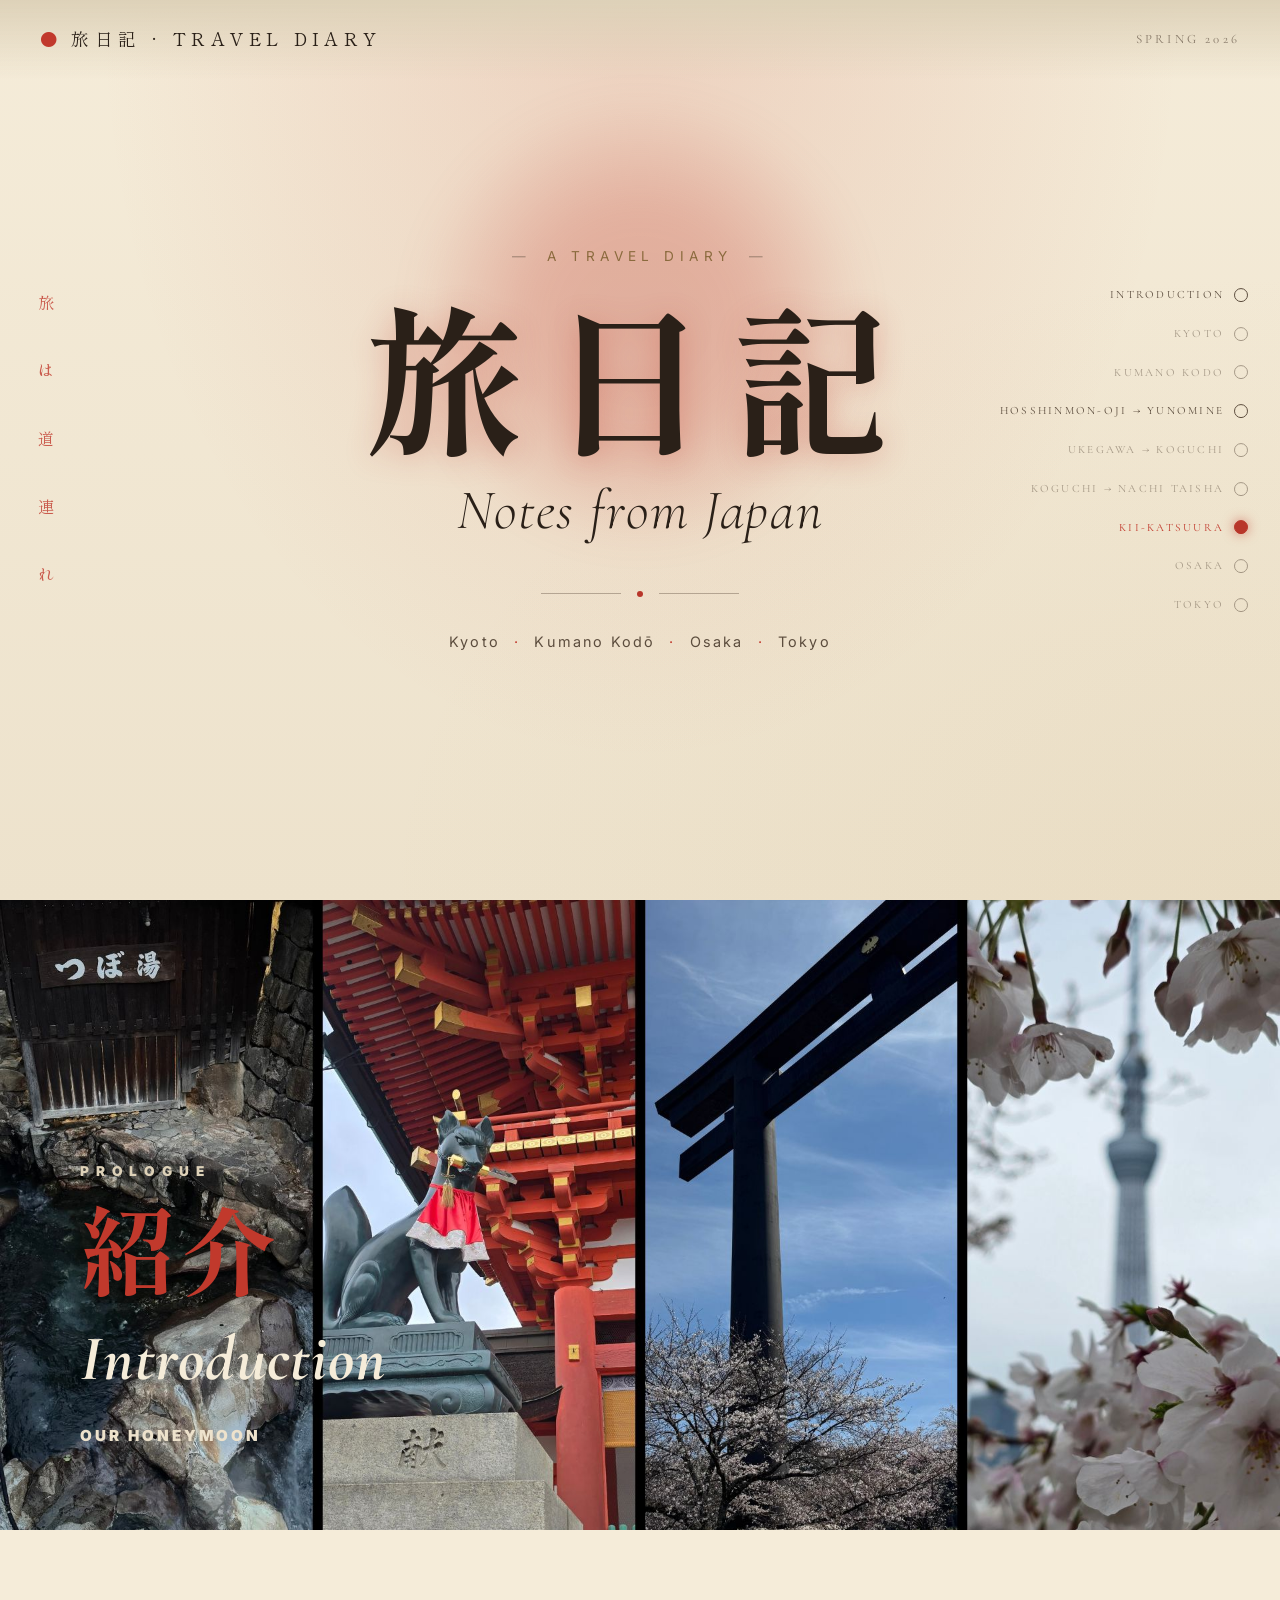
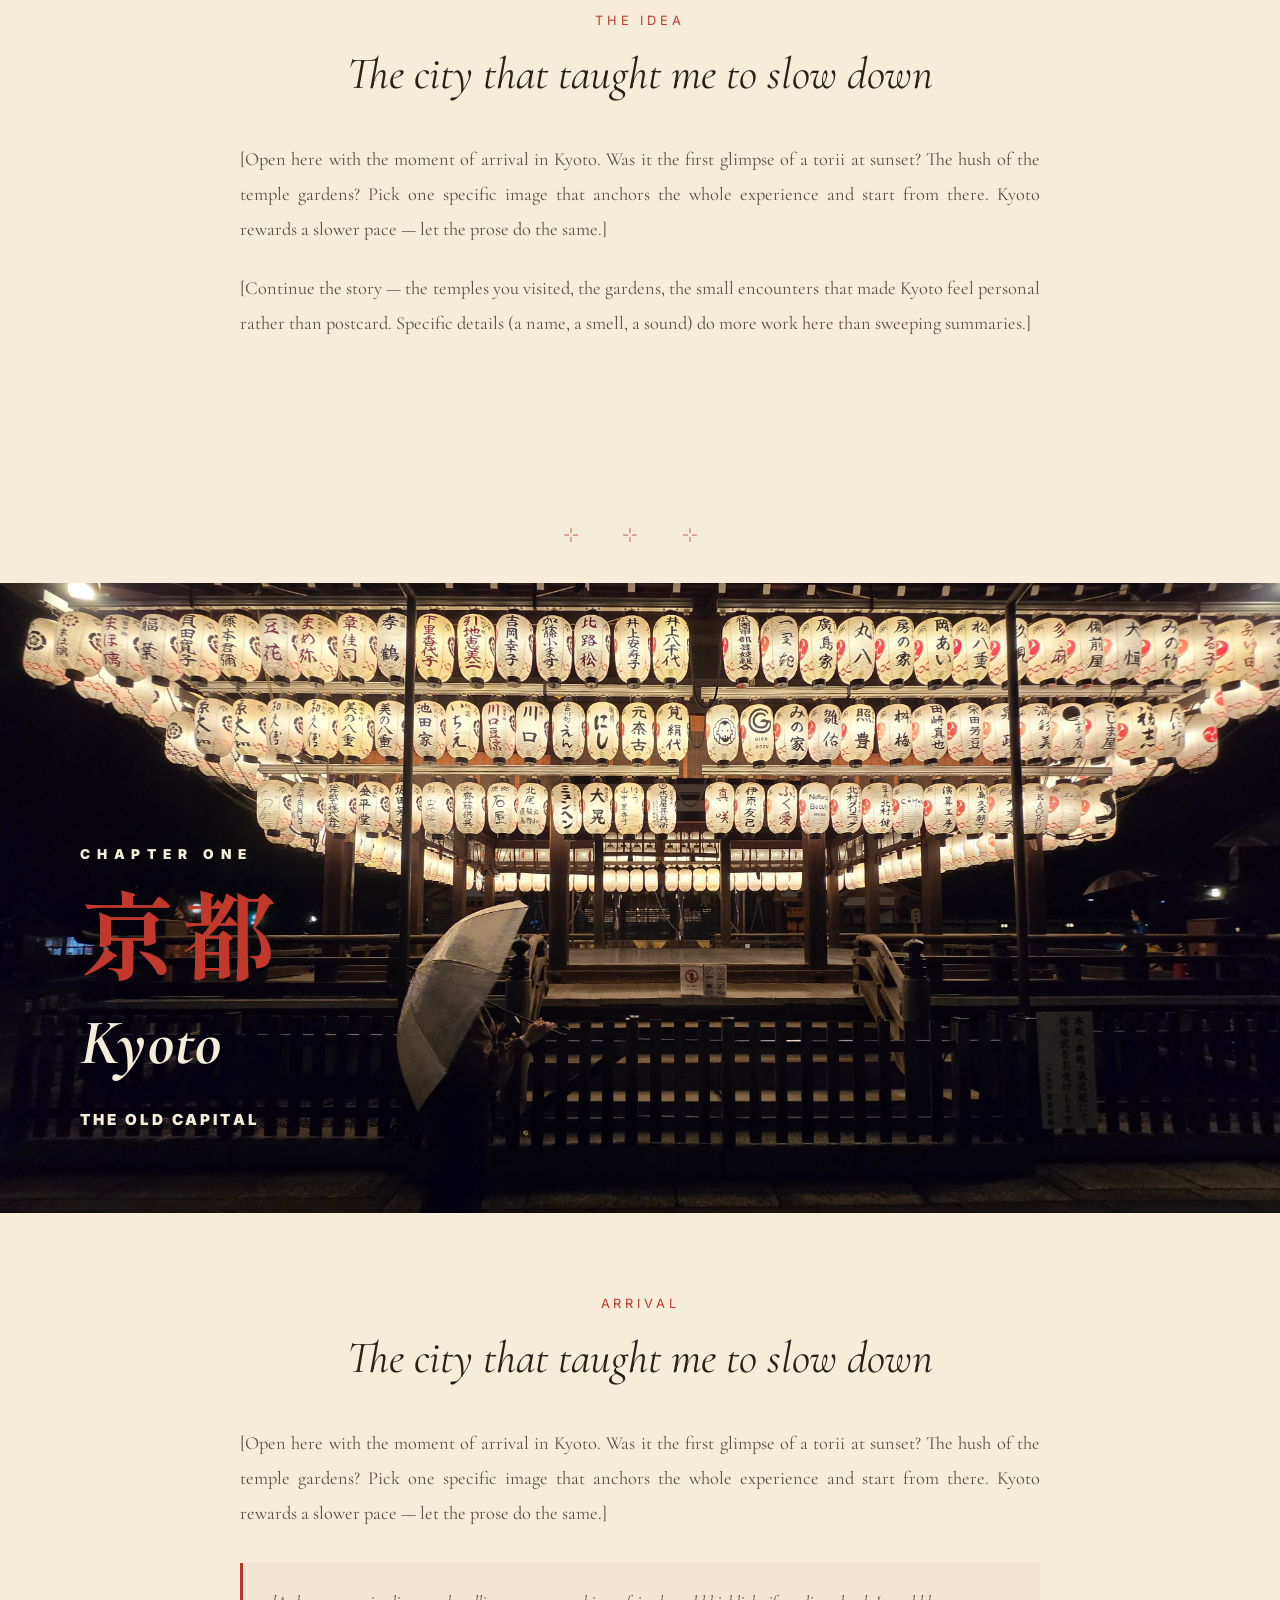
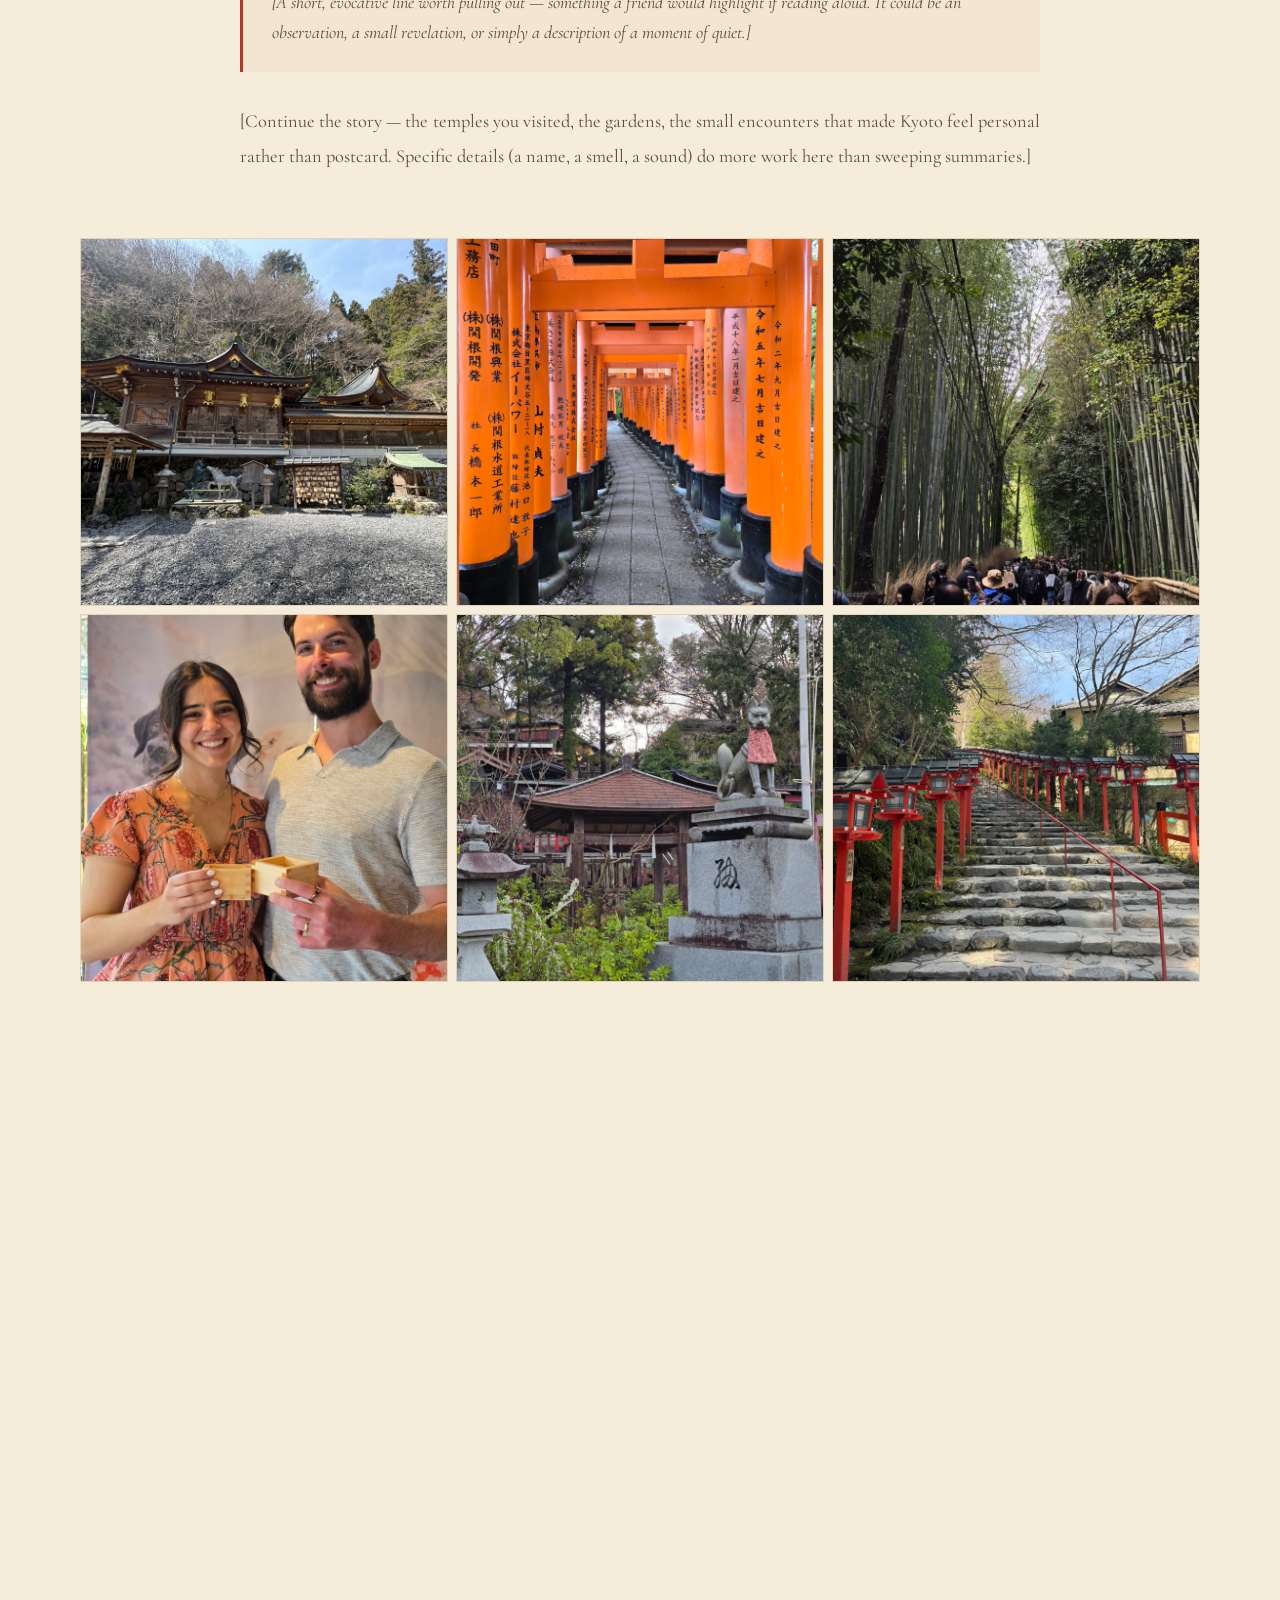
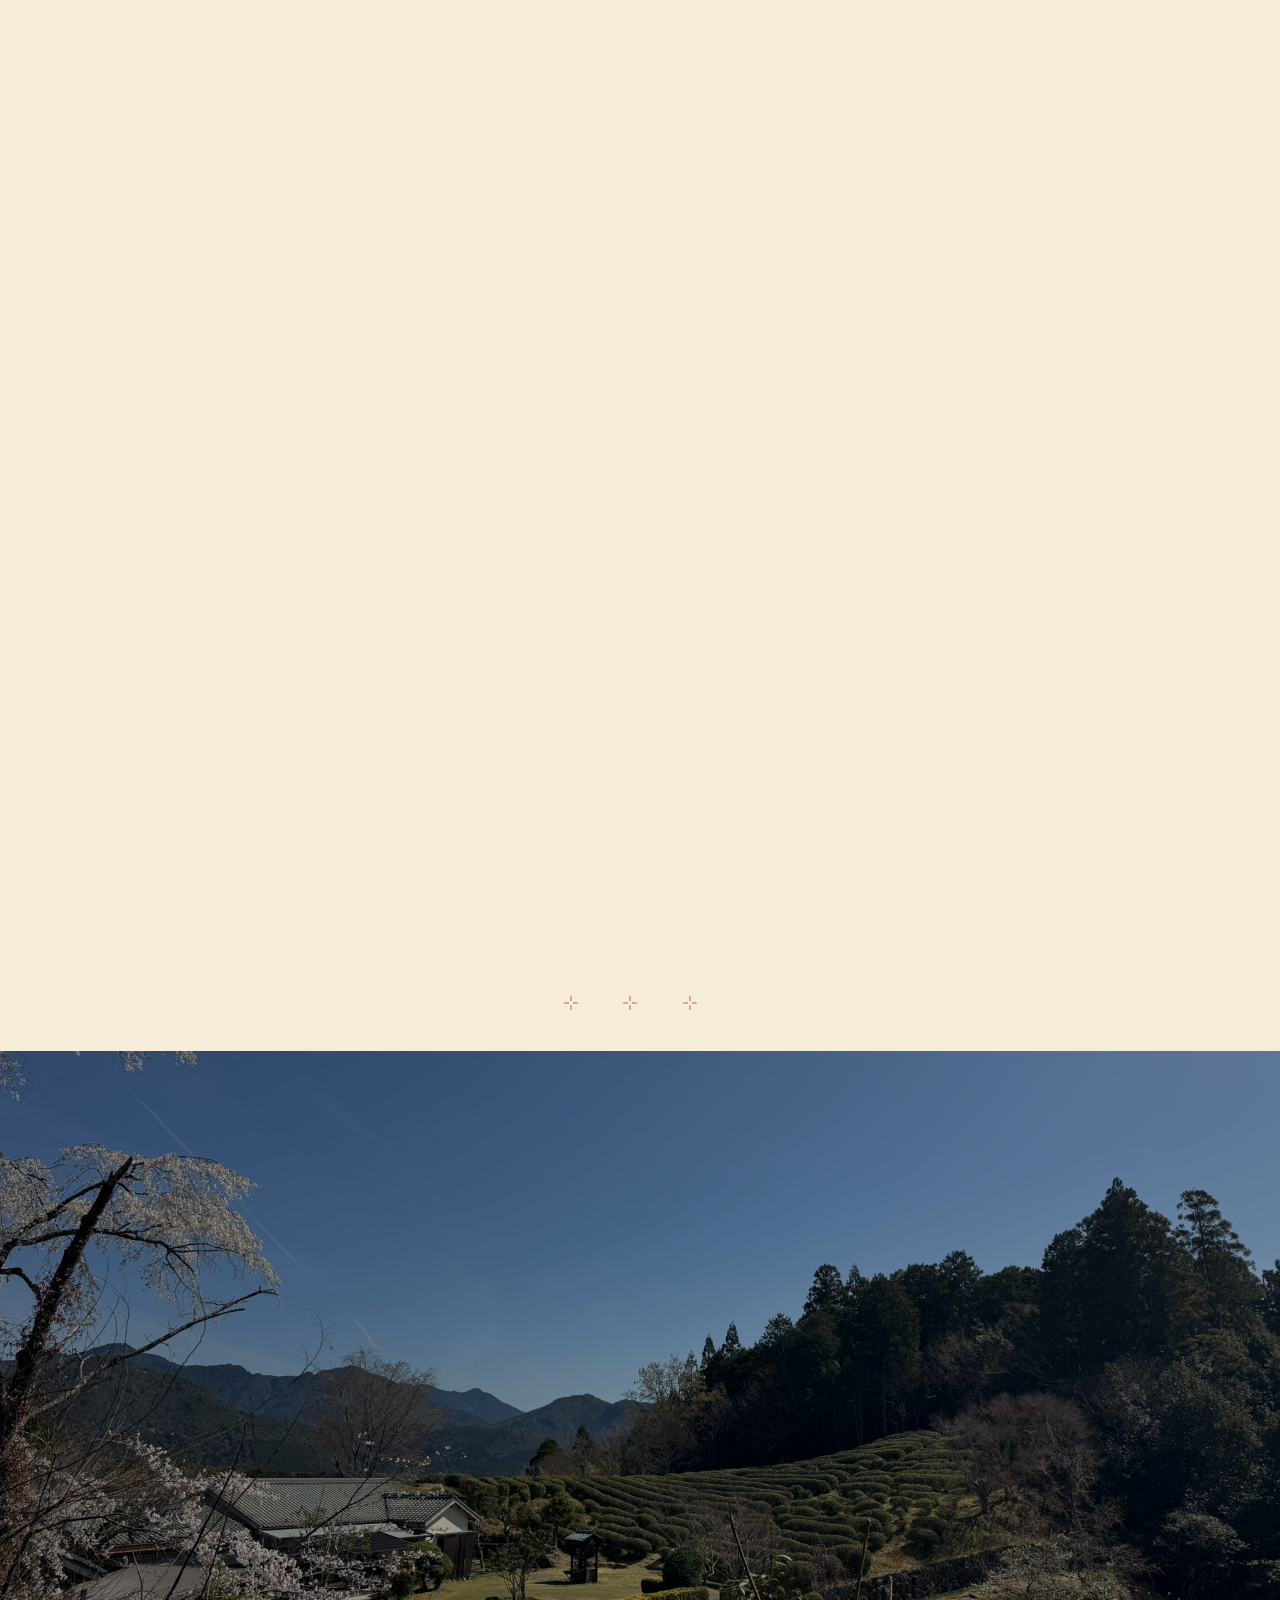
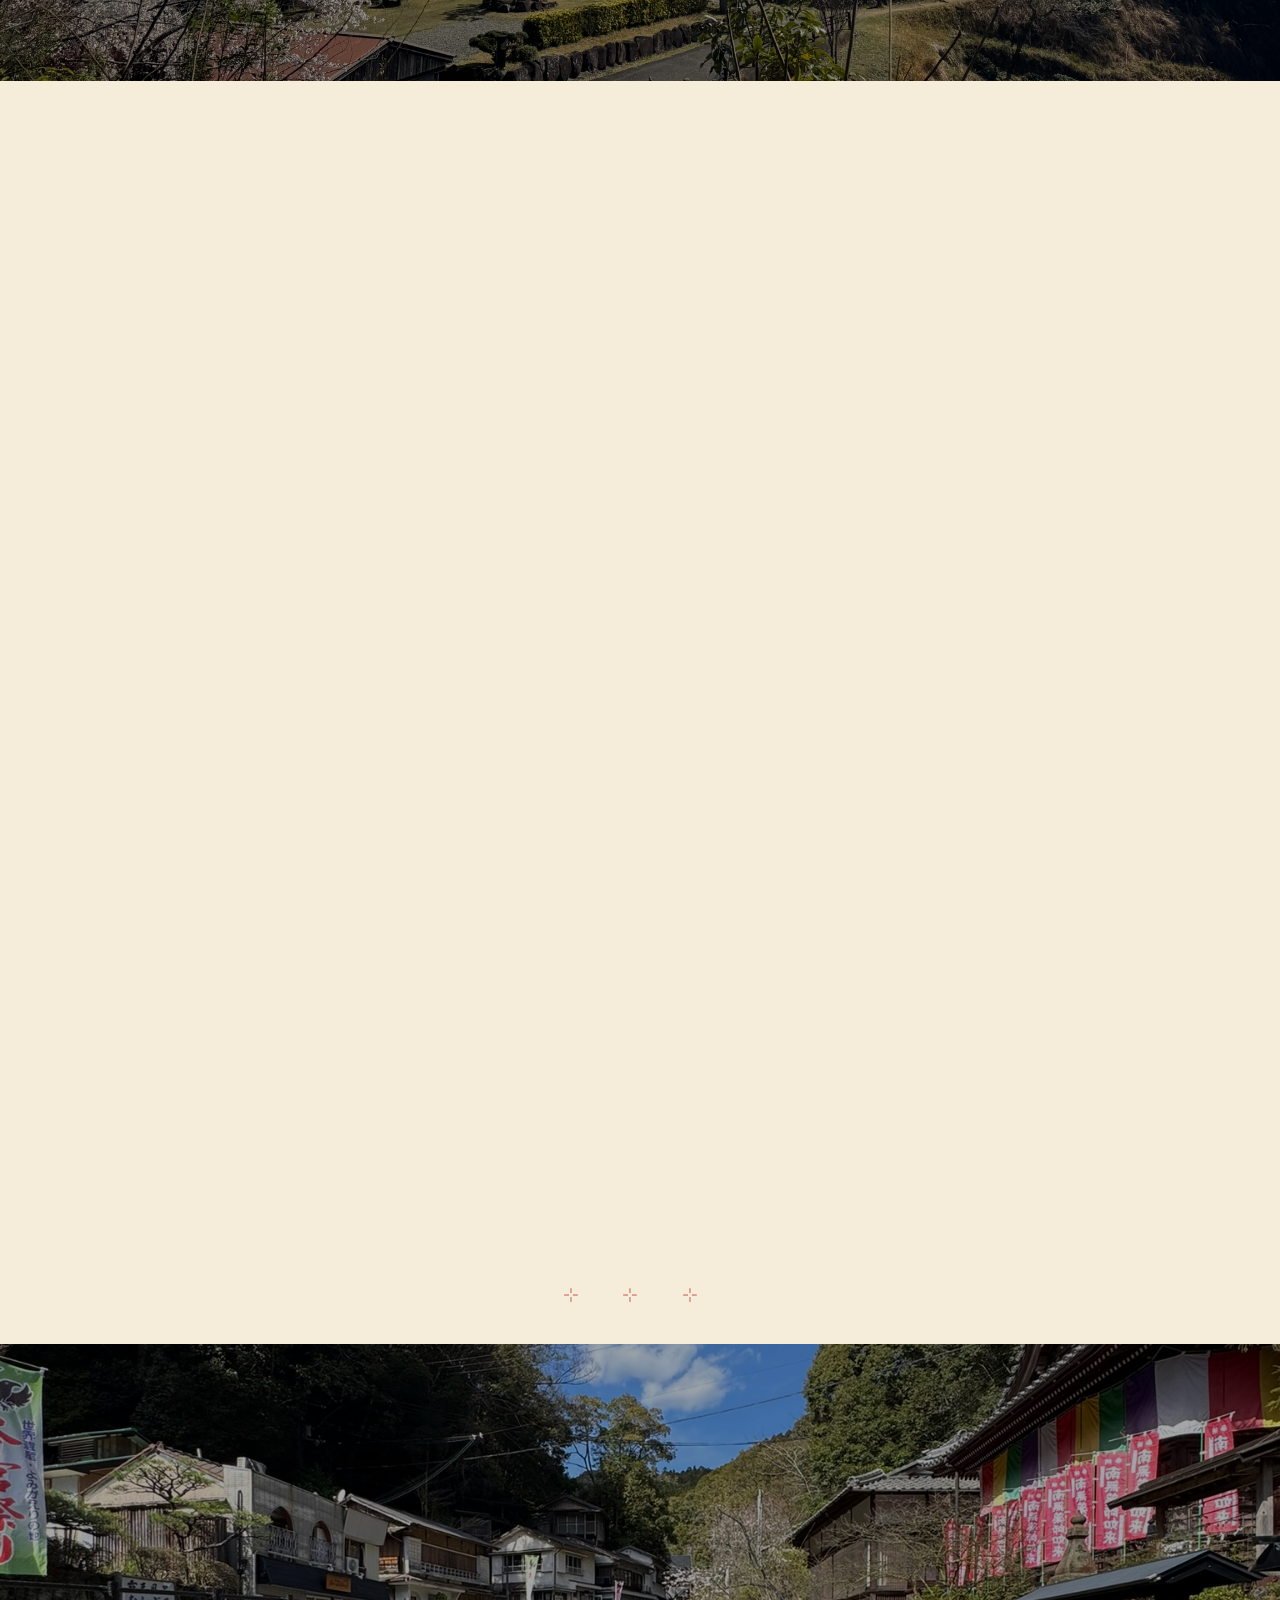
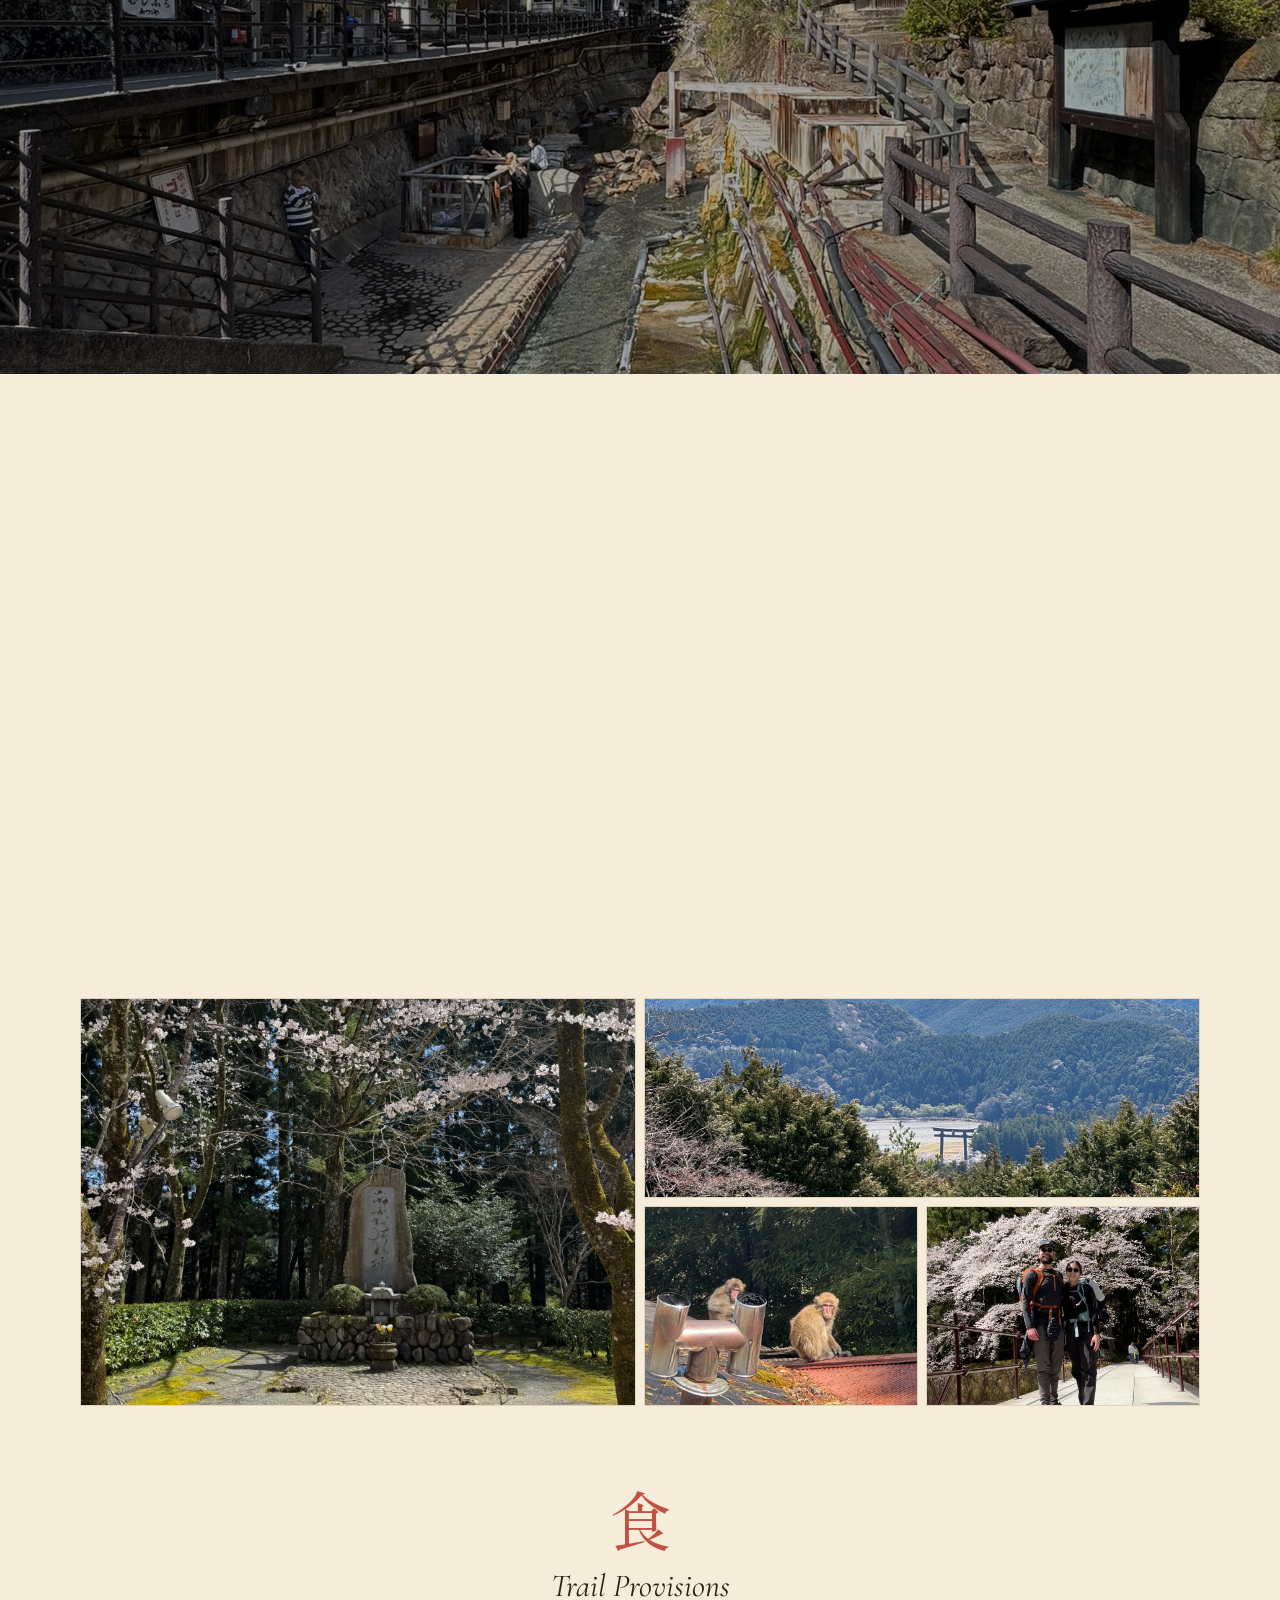
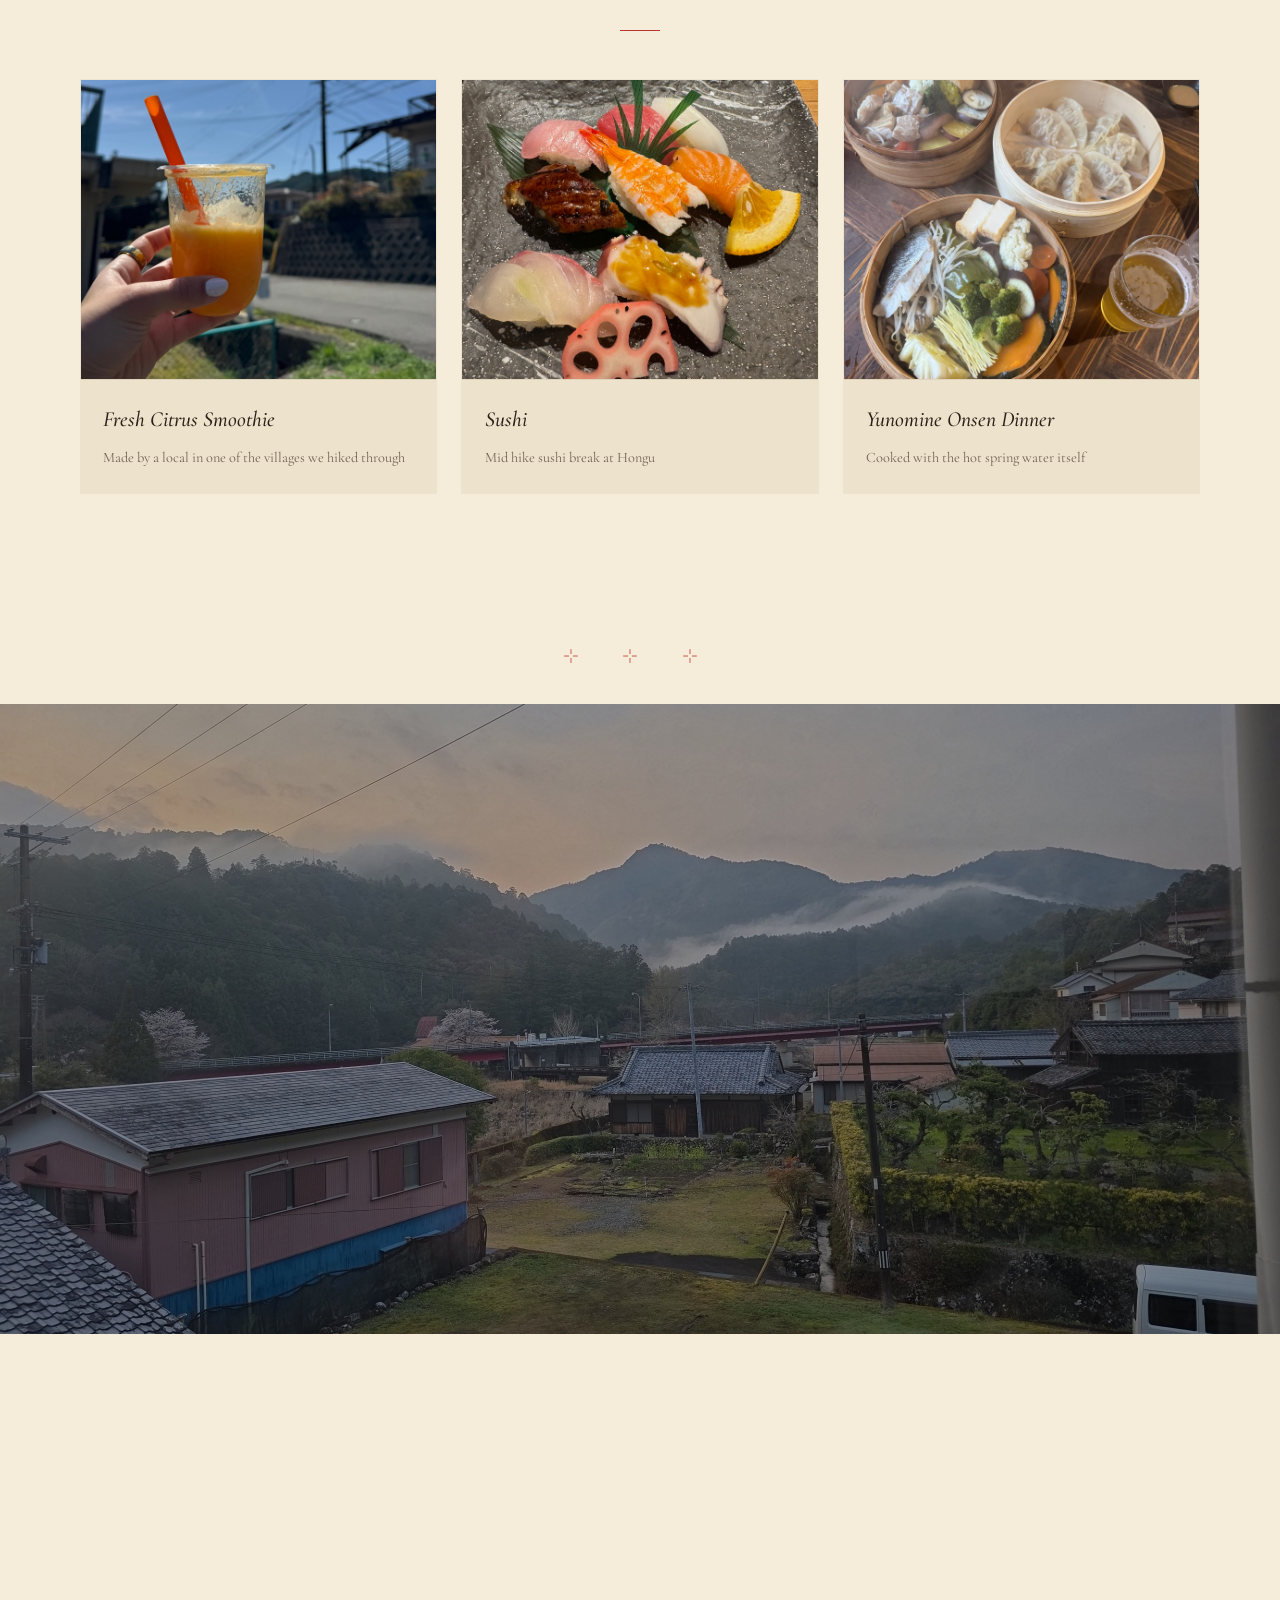
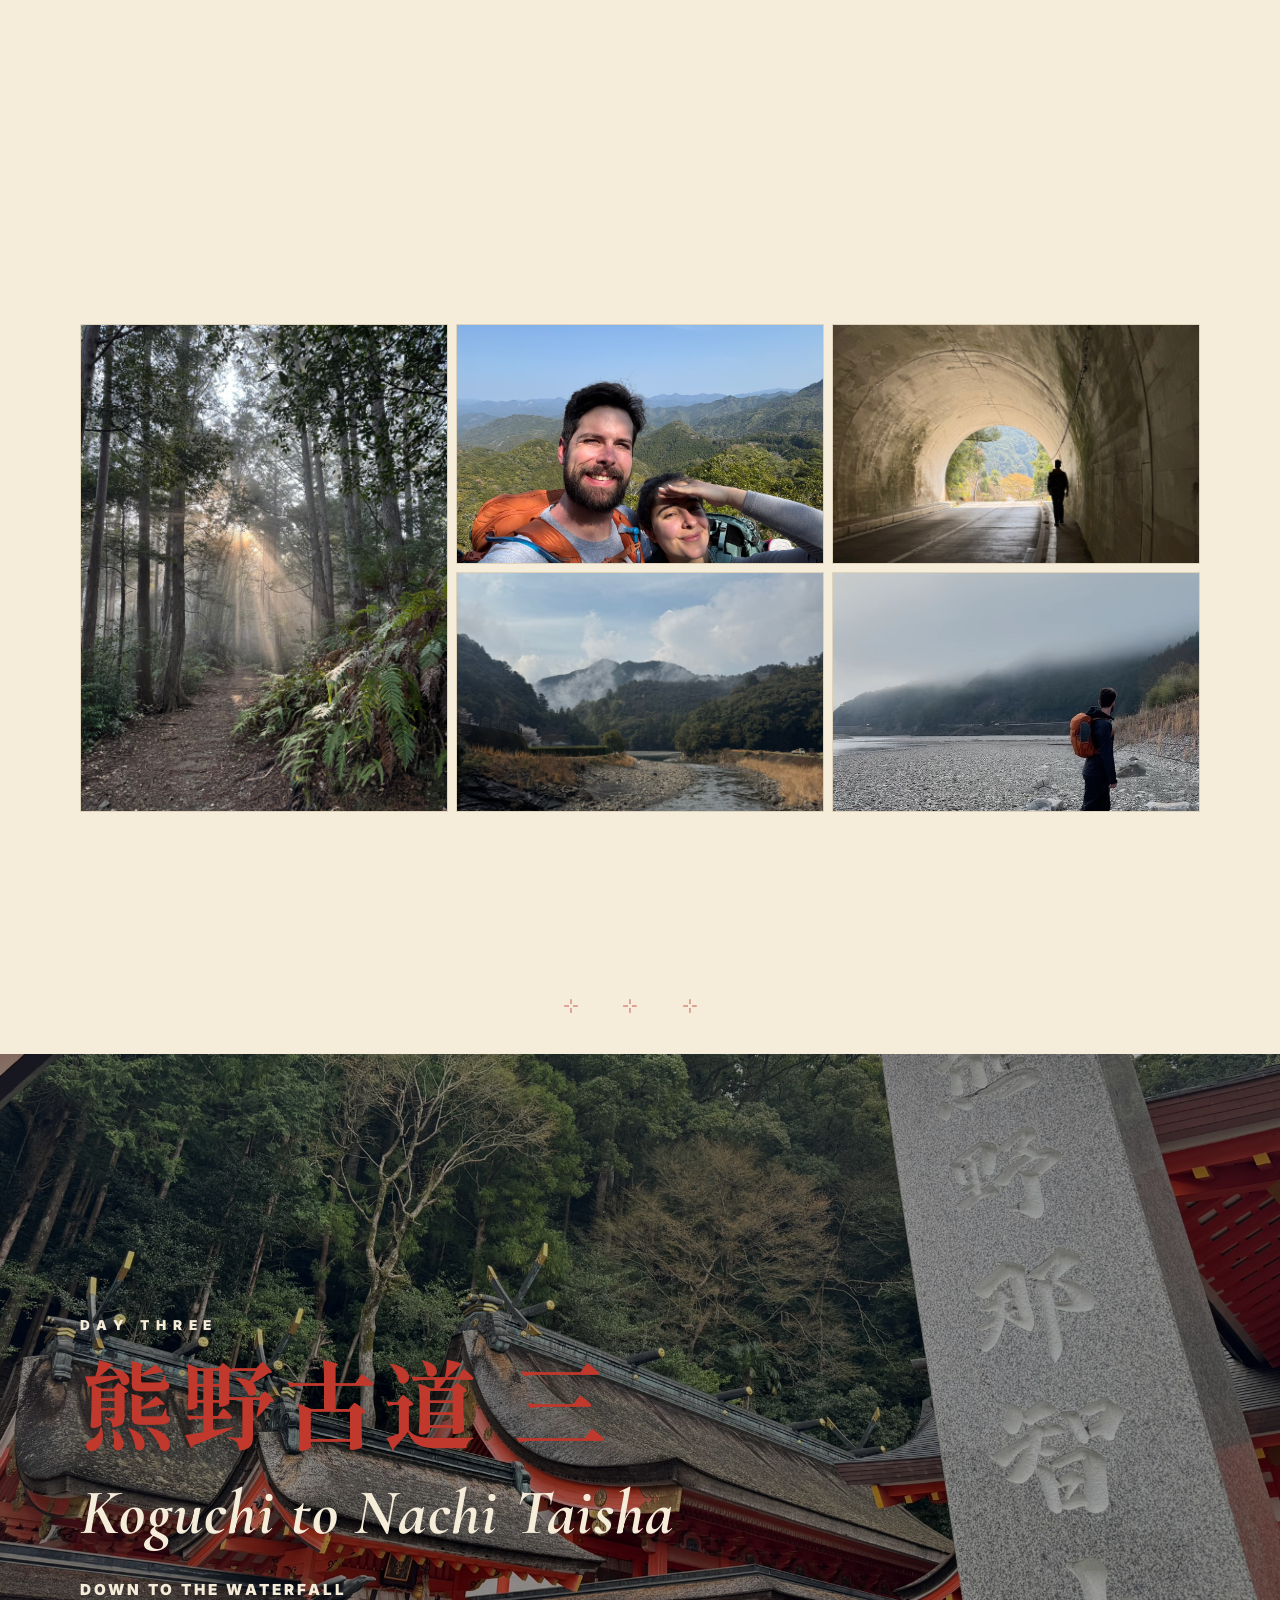
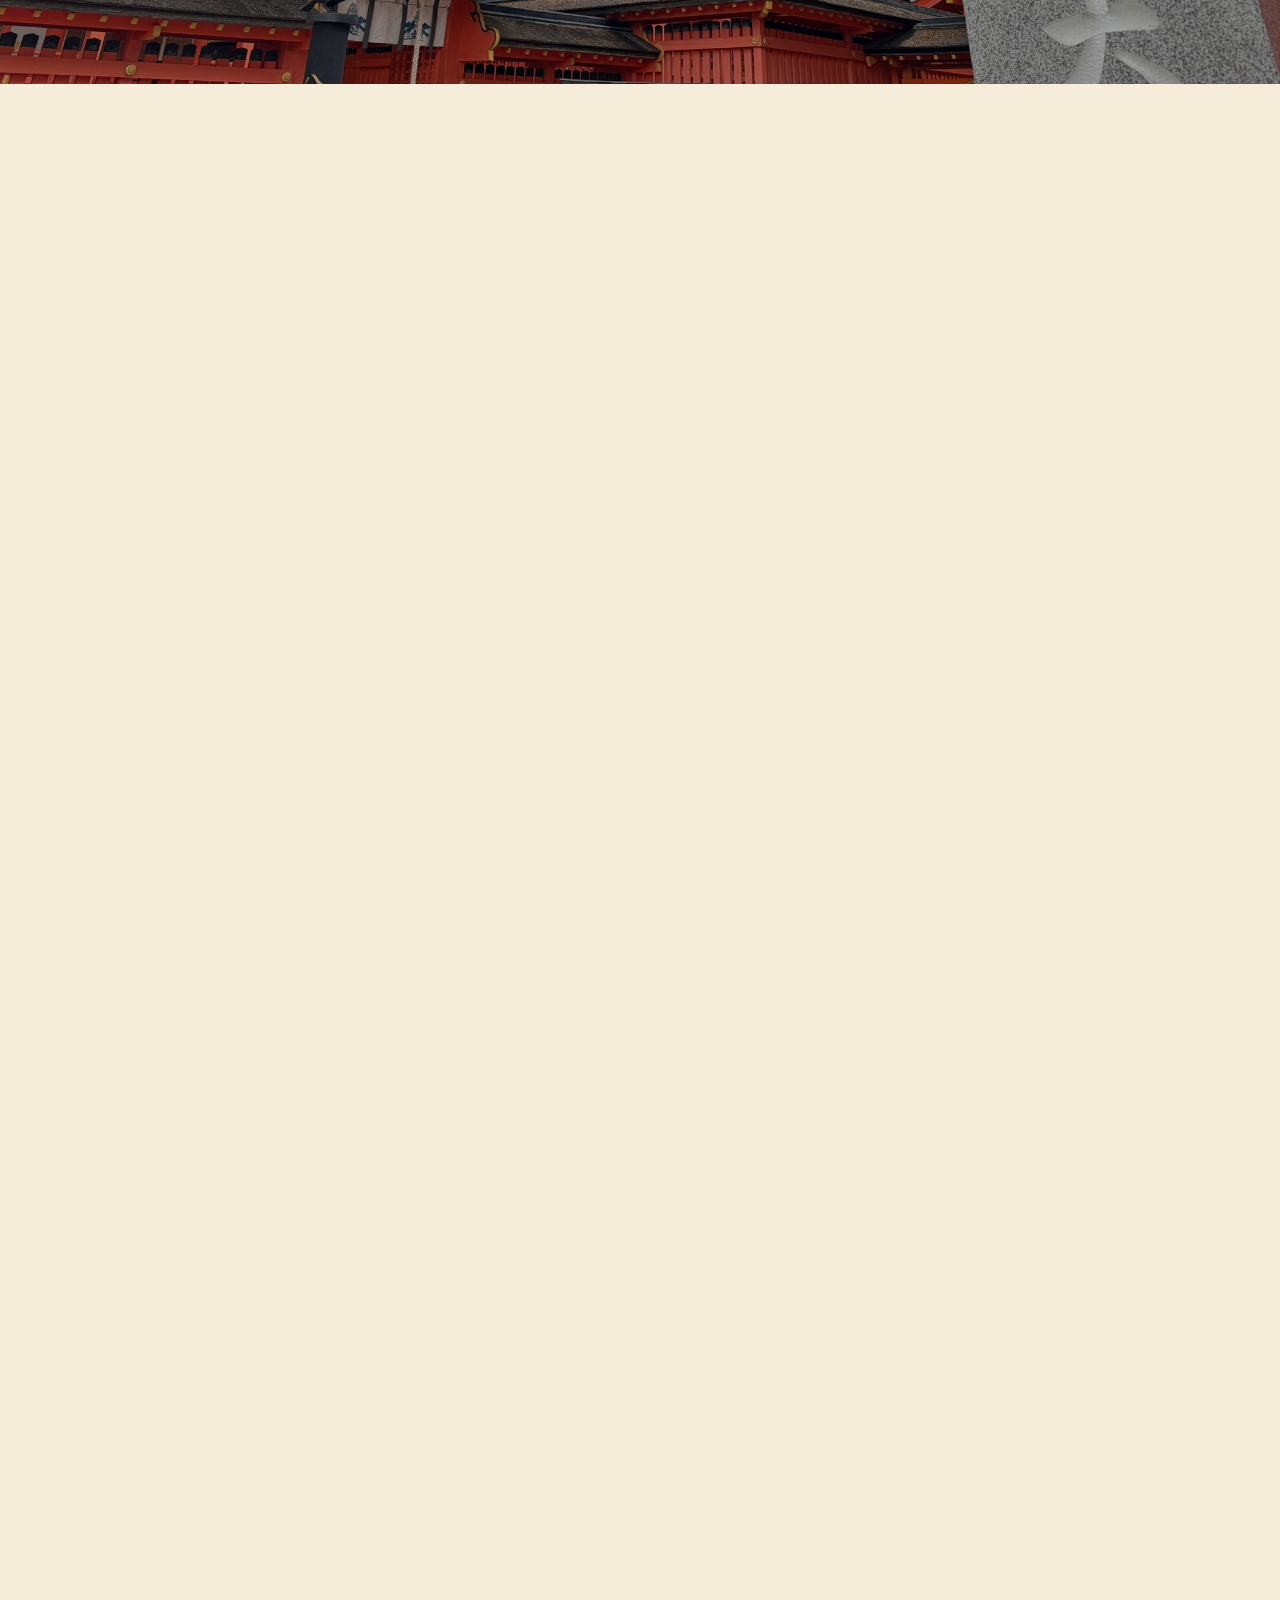
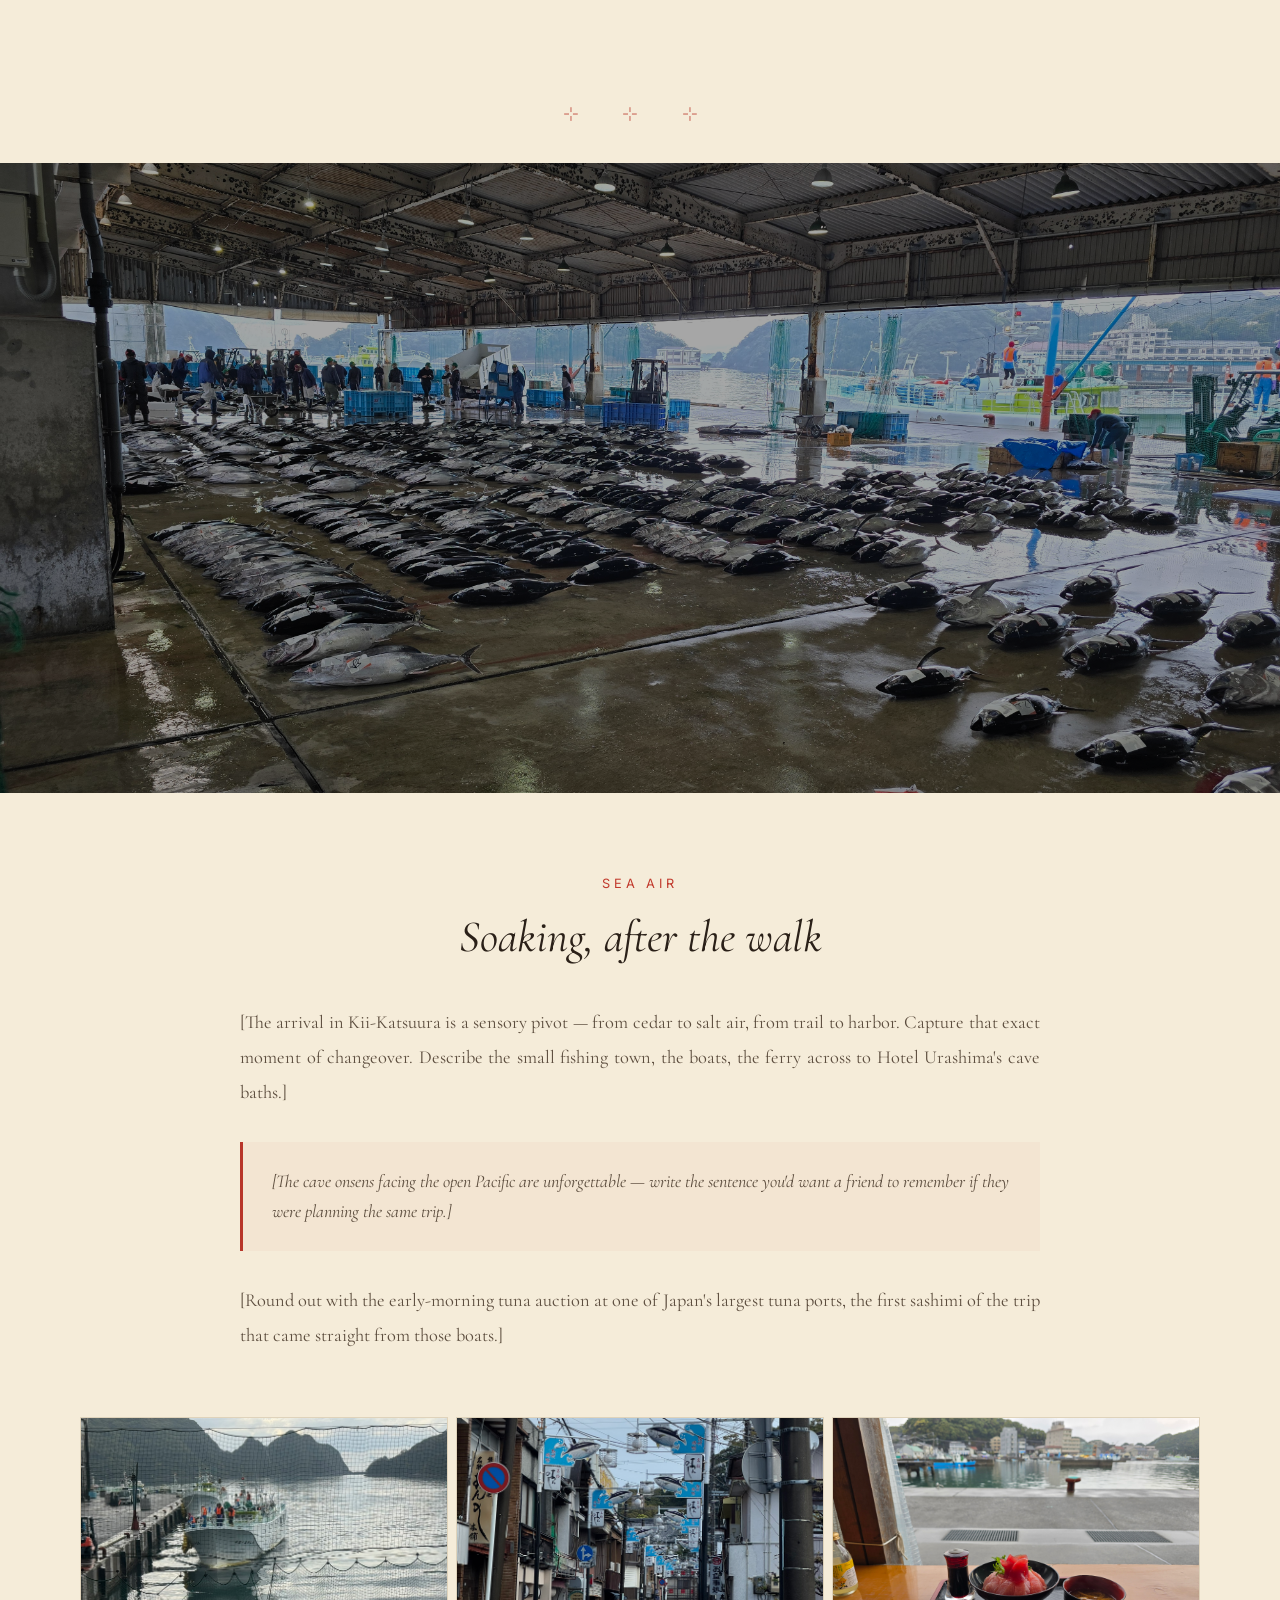
==== commit 7f4f5489: "update img paths" ====
--- a/index.html
+++ b/index.html
@@ -57,7 +57,7 @@
   <section class="city" id="intro">
     <div class="city-banner">
       <div class="intro-image">
-        <img src="../0_overall/intro-banner.jpg" alt="Intro Banner" style="width:100%;height:100%;object-fit:cover;">
+        <img src="./0_overall/intro-banner.jpg" alt="Intro Banner" style="width:100%;height:100%;object-fit:cover;">
       </div>
       <div class="city-banner-content">
         <div class="prologue">Prologue</div>
@@ -87,7 +87,7 @@
   <section class="city" id="kyoto">
     <div class="city-banner">
       <div class="banner-image">
-        <img src="../1_kyoto/kyoto-4.jpeg" alt="Intro Banner"
+        <img src="./1_kyoto/kyoto-4.jpeg" alt="Intro Banner"
           style="width:100%;height:100%;object-fit:cover;object-position:center;">
       </div>
       <div class="city-banner-content">
@@ -114,12 +114,12 @@
       </article>
 
       <div class="photo-mosaic mosaic-uniform kyoyo">
-        <div class="photo"><img src="../1_kyoto/kyoto-11.jpeg" alt="Kinkaku-ji"></div>
-        <div class="photo"><img src="../1_kyoto/kyoto-2.jpeg" alt="Kinkaku-ji"></div>
-        <div class="photo"><img src="../1_kyoto/kyoto-6.jpeg" alt="Gion"></div>
-        <div class="photo"><img src="../1_kyoto/kyoto-22.jpeg" alt="Bamboo Grove"></div>
-        <div class="photo"><img src="../1_kyoto/kyoto-10.jpeg" alt="Tea Garden"></div>
-        <div class="photo"><img src="../1_kyoto/kyoto-23.jpeg" alt="Tea Garden"></div>
+        <div class="photo"><img src="./1_kyoto/kyoto-11.jpeg" alt="Kinkaku-ji"></div>
+        <div class="photo"><img src="./1_kyoto/kyoto-2.jpeg" alt="Kinkaku-ji"></div>
+        <div class="photo"><img src="./1_kyoto/kyoto-6.jpeg" alt="Gion"></div>
+        <div class="photo"><img src="./1_kyoto/kyoto-22.jpeg" alt="Bamboo Grove"></div>
+        <div class="photo"><img src="./1_kyoto/kyoto-10.jpeg" alt="Tea Garden"></div>
+        <div class="photo"><img src="./1_kyoto/kyoto-23.jpeg" alt="Tea Garden"></div>
       </div>
 
       <article class="story">
@@ -136,9 +136,9 @@
       </article>
 
       <div class="photo-mosaic mosaic-uniform uji">
-        <div class="photo"><img src="../1_kyoto/uji/uji-9.jpeg" alt="Kinkaku-ji"></div>
-        <div class="photo"><img src="../1_kyoto/uji/uji-8.jpeg" alt="Kinkaku-ji"></div>
-        <div class="photo"><img src="../1_kyoto/uji/uji-5.jpeg" alt="Gion"></div>
+        <div class="photo"><img src="./1_kyoto/uji/uji-9.jpeg" alt="Kinkaku-ji"></div>
+        <div class="photo"><img src="./1_kyoto/uji/uji-8.jpeg" alt="Kinkaku-ji"></div>
+        <div class="photo"><img src="./1_kyoto/uji/uji-5.jpeg" alt="Gion"></div>
       </div>
 
       <div class="food-block">
@@ -149,22 +149,22 @@
         <div class="food-list">
           <div class="dish">
             <div class="dish-img">
-              <img src="../1_kyoto/pokemon-1.jpeg">
-            </div>
-          </div>
-          <div class="dish">
-            <div class="dish-img">
-              <img src="../1_kyoto/pokemon-2.jpeg">
-            </div>
-          </div>
-          <div class="dish">
-            <div class="dish-img">
-              <img src="../1_kyoto/pokemon-3.jpeg">
-            </div>
-          </div>
-          <div class="dish">
-            <div class="dish-img">
-              <img src="../1_kyoto/uji/pokemon-1.jpg">
+              <img src="./1_kyoto/pokemon-1.jpeg">
+            </div>
+          </div>
+          <div class="dish">
+            <div class="dish-img">
+              <img src="./1_kyoto/pokemon-2.jpeg">
+            </div>
+          </div>
+          <div class="dish">
+            <div class="dish-img">
+              <img src="./1_kyoto/pokemon-3.jpeg">
+            </div>
+          </div>
+          <div class="dish">
+            <div class="dish-img">
+              <img src="./1_kyoto/uji/pokemon-1.jpg">
             </div>
           </div>
         </div>
@@ -178,7 +178,7 @@
   <section class="city" id="kumano1">
     <div class="city-banner">
       <div class="banner-image">
-        <img src="../2_kumano-kodo/kumano-1.jpeg" alt="Kumano Kodō Banner"
+        <img src="./2_kumano-kodo/kumano-1.jpeg" alt="Kumano Kodō Banner"
           style="width:100%;height:100%;object-fit:cover;object-position:bottom;">
       </div>
       <div class="city-banner-content">
@@ -220,9 +220,9 @@
       </article>
 
       <div class="photo-mosaic mosaic-uniform uji">
-        <div class="photo"><img src="../2_kumano-kodo/kumano-2.jpeg" alt="Kinkaku-ji"></div>
-        <div class="photo"><img src="../3_kumano-1/kumano-1.jpeg" alt="Kinkaku-ji"></div>
-        <div class="photo"><img src="../3_kumano-1/kumano-9.jpeg" alt="Gion"></div>
+        <div class="photo"><img src="./2_kumano-kodo/kumano-2.jpeg" alt="Kinkaku-ji"></div>
+        <div class="photo"><img src="./3_kumano-1/kumano-1.jpeg" alt="Kinkaku-ji"></div>
+        <div class="photo"><img src="./3_kumano-1/kumano-9.jpeg" alt="Gion"></div>
       </div>
 
       <article class="story" style="padding-bottom:0;margin-bottom:0;">
@@ -240,7 +240,7 @@
   <section class="city" id="kumano2">
     <div class="city-banner">
       <div class="banner-image">
-        <img src="../3_kumano-1/kumano-24.jpeg" alt="Intro Banner" style="width:100%;height:100%;object-fit:cover;">
+        <img src="./3_kumano-1/kumano-24.jpeg" alt="Intro Banner" style="width:100%;height:100%;object-fit:cover;">
       </div>
       <div class="city-banner-content">
         <div class="city-number">Day One</div>
@@ -265,16 +265,16 @@
 
       <div class="photo-mosaic mosaic-b">
         <div class="photo">
-          <img src="../3_kumano-1/kumano-5.jpeg" alt="Trailhead">
-        </div>
-        <div class="photo">
-          <img src="../3_kumano-1/kumano-7.jpeg" alt="Trailhead" style="object-position: 30% 70%;">
-        </div>
-        <div class="photo">
-          <img src="../3_kumano-1/kumano-20.jpeg" alt="Trailhead">
-        </div>
-        <div class="photo">
-          <img src="../3_kumano-1/kumano-27.png" alt="Trailhead">
+          <img src="./3_kumano-1/kumano-5.jpeg" alt="Trailhead">
+        </div>
+        <div class="photo">
+          <img src="./3_kumano-1/kumano-7.jpeg" alt="Trailhead" style="object-position: 30% 70%;">
+        </div>
+        <div class="photo">
+          <img src="./3_kumano-1/kumano-20.jpeg" alt="Trailhead">
+        </div>
+        <div class="photo">
+          <img src="./3_kumano-1/kumano-27.png" alt="Trailhead">
         </div>
       </div>
 
@@ -286,7 +286,7 @@
         <div class="food-list">
           <div class="dish">
             <div class="dish-img">
-              <img src="../3_kumano-1/kumano-30.jpeg">
+              <img src="./3_kumano-1/kumano-30.jpeg">
             </div>
             <div class="dish-body">
               <h4>Fresh Citrus Smoothie</h4>
@@ -295,7 +295,7 @@
           </div>
           <div class="dish">
             <div class="dish-img">
-              <img src="../3_kumano-1/kumano-31.jpeg" style="object-position: center;">
+              <img src="./3_kumano-1/kumano-31.jpeg" style="object-position: center;">
             </div>
             <div class="dish-body">
               <h4>Sushi</h4>
@@ -304,7 +304,7 @@
           </div>
           <div class="dish">
             <div class="dish-img">
-              <img src="../3_kumano-1/kumano-19.jpeg" style="object-position: center;">
+              <img src="./3_kumano-1/kumano-19.jpeg" style="object-position: center;">
             </div>
             <div class="dish-body">
               <h4>Yunomine Onsen Dinner</h4>
@@ -321,7 +321,7 @@
   <section class="city" id="kumano3">
     <div class="city-banner">
       <div class="banner-image">
-        <img src="../4_kumano-2/kumano-11.jpeg" alt="Intro Banner" style="width:100%;height:100%;object-fit:cover;">
+        <img src="./4_kumano-2/kumano-11.jpeg" alt="Intro Banner" style="width:100%;height:100%;object-fit:cover;">
       </div>
       <div class="city-banner-content">
         <div class="city-number">Day Two</div>
@@ -344,11 +344,11 @@
       </article>
 
       <div class="photo-mosaic mosaic-portrait-4">
-        <div class="photo"><img src="../4_kumano-2/kumano-6.jpeg"></div>
-        <div class="photo"><img src="../4_kumano-2/kumano-14.jpeg"></div>
-        <div class="photo"><img src="../4_kumano-2/kumano-10.jpeg"></div>
-        <div class="photo"><img src="../4_kumano-2/kumano-12.jpeg"></div>
-        <div class="photo"><img src="../4_kumano-2/kumano-16.jpeg"></div>
+        <div class="photo"><img src="./4_kumano-2/kumano-6.jpeg"></div>
+        <div class="photo"><img src="./4_kumano-2/kumano-14.jpeg"></div>
+        <div class="photo"><img src="./4_kumano-2/kumano-10.jpeg"></div>
+        <div class="photo"><img src="./4_kumano-2/kumano-12.jpeg"></div>
+        <div class="photo"><img src="./4_kumano-2/kumano-16.jpeg"></div>
       </div>
     </div>
   </section>
@@ -359,7 +359,7 @@
   <section class="city" id="kumano4">
     <div class="city-banner">
       <div class="banner-image">
-        <img src="../5_kumano-3/kumano-41.jpeg" alt="Intro Banner"
+        <img src="./5_kumano-3/kumano-41.jpeg" alt="Intro Banner"
           style="width:100%;height:100%;object-fit:cover;object-position:bottom;">
       </div>
       <div class="city-banner-content">
@@ -384,20 +384,20 @@
       </article>
 
       <div class="photo-mosaic mosaic-2col">
-        <div class="photo"><img src="../5_kumano-3/kumano-31.jpeg" alt="Trailhead" style="object-position: bottom;">
-        </div>
-        <div class="photo"><img src="../5_kumano-3/kumano-38.jpeg" alt="Trailhead"></div>
+        <div class="photo"><img src="./5_kumano-3/kumano-31.jpeg" alt="Trailhead" style="object-position: bottom;">
+        </div>
+        <div class="photo"><img src="./5_kumano-3/kumano-38.jpeg" alt="Trailhead"></div>
       </div>
 
       <div class="photo-mosaic mosaic-4x2">
-        <div class="photo"><img src="../5_kumano-3/kumano-42.jpeg" alt="Trailhead"></div>
-        <div class="photo"><img src="../5_kumano-3/kumano-40.jpeg" alt="Trailhead"></div>
-        <div class="photo"><img src="../5_kumano-3/kumano-39.jpeg" alt="Trailhead"></div>
-        <div class="photo"><img src="../5_kumano-3/kumano-2.jpeg" alt="Trailhead"></div>
-        <div class="photo"><img src="../5_kumano-3/kumano-13.jpeg" alt="Trailhead"></div>
-        <div class="photo"><img src="../5_kumano-3/kumano-36.jpeg" alt="Trailhead"></div>
-        <div class="photo"><img src="../5_kumano-3/kumano-10.jpeg" alt="Trailhead"></div>
-        <div class="photo"><img src="../5_kumano-3/kumano-24.jpeg" alt="Trailhead" style="object-position: bottom;">
+        <div class="photo"><img src="./5_kumano-3/kumano-42.jpeg" alt="Trailhead"></div>
+        <div class="photo"><img src="./5_kumano-3/kumano-40.jpeg" alt="Trailhead"></div>
+        <div class="photo"><img src="./5_kumano-3/kumano-39.jpeg" alt="Trailhead"></div>
+        <div class="photo"><img src="./5_kumano-3/kumano-2.jpeg" alt="Trailhead"></div>
+        <div class="photo"><img src="./5_kumano-3/kumano-13.jpeg" alt="Trailhead"></div>
+        <div class="photo"><img src="./5_kumano-3/kumano-36.jpeg" alt="Trailhead"></div>
+        <div class="photo"><img src="./5_kumano-3/kumano-10.jpeg" alt="Trailhead"></div>
+        <div class="photo"><img src="./5_kumano-3/kumano-24.jpeg" alt="Trailhead" style="object-position: bottom;">
         </div>
       </div>
 
@@ -411,7 +411,7 @@
   <section class="city" id="katsuura">
     <div class="city-banner">
       <div class="banner-image">
-        <img src="../6_kii-katsuura/kii-katsuura-6.jpeg" alt="Kumano Kodō Banner"
+        <img src="./6_kii-katsuura/kii-katsuura-6.jpeg" alt="Kumano Kodō Banner"
           style="width:100%;height:100%;object-fit:cover;object-position:center;">
       </div>
       <div class="city-banner-content">
@@ -436,10 +436,10 @@
       </article>
 
       <div class="photo-mosaic mosaic-uniform uji">
-        <div class="photo"><img src="../6_kii-katsuura/kii-katsuura-3.jpeg" alt="Kinkaku-ji"></div>
-        <div class="photo"><img src="../6_kii-katsuura/kii-katsuura-8.jpeg" alt="Kinkaku-ji"
+        <div class="photo"><img src="./6_kii-katsuura/kii-katsuura-3.jpeg" alt="Kinkaku-ji"></div>
+        <div class="photo"><img src="./6_kii-katsuura/kii-katsuura-8.jpeg" alt="Kinkaku-ji"
             style="object-position: bottom;"></div>
-        <div class="photo"><img src="../6_kii-katsuura/kii-katsuura-5.jpeg" alt="Gion"></div>
+        <div class="photo"><img src="./6_kii-katsuura/kii-katsuura-5.jpeg" alt="Gion"></div>
       </div>
 
     </div>
@@ -451,7 +451,7 @@
   <section class="city" id="osaka">
     <div class="city-banner">
       <div class="banner-image">
-        <img src="../7_osaka/osaka-19.jpeg" alt="Kumano Kodō Banner"
+        <img src="./7_osaka/osaka-19.jpeg" alt="Kumano Kodō Banner"
           style="width:100%;height:100%;object-fit:cover;object-position:90% 10%;">
       </div>
       <div class="city-banner-content">
@@ -476,19 +476,19 @@
 
       <div class="photo-mosaic mosaic-a">
         <div class="photo">
-          <img src="../7_osaka/osaka-13.jpeg" alt="Dotonbori" style="object-position: right;">
-        </div>
-        <div class="photo">
-          <img src="../7_osaka/osaka-6.jpeg" alt="Dotonbori" style="object-position: bottom;">
-        </div>
-        <div class="photo">
-          <img src="../7_osaka/osaka-18.jpeg" alt="Takoyaki Stall">
-        </div>
-        <div class="photo">
-          <img src="../7_osaka/osaka-17.jpeg" alt="Osaka Castle">
-        </div>
-        <div class="photo">
-          <img src="../7_osaka/osaka-10.jpeg" alt="Dotonbori" style="object-position:top;">
+          <img src="./7_osaka/osaka-13.jpeg" alt="Dotonbori" style="object-position: right;">
+        </div>
+        <div class="photo">
+          <img src="./7_osaka/osaka-6.jpeg" alt="Dotonbori" style="object-position: bottom;">
+        </div>
+        <div class="photo">
+          <img src="./7_osaka/osaka-18.jpeg" alt="Takoyaki Stall">
+        </div>
+        <div class="photo">
+          <img src="./7_osaka/osaka-17.jpeg" alt="Osaka Castle">
+        </div>
+        <div class="photo">
+          <img src="./7_osaka/osaka-10.jpeg" alt="Dotonbori" style="object-position:top;">
         </div>
       </div>
 
@@ -503,17 +503,17 @@
         <div class="food-list">
           <div class="dish">
             <div class="dish-img">
-              <img src="../7_osaka/osaka-4.jpeg" style="object-position: right;">
-            </div>
-          </div>
-          <div class="dish">
-            <div class="dish-img">
-              <img src="../7_osaka/osaka-12.jpeg" style="object-position: center;">
-            </div>
-          </div>
-          <div class="dish">
-            <div class="dish-img">
-              <img src="../7_osaka/osaka-15.jpeg" style="object-position: center;">
+              <img src="./7_osaka/osaka-4.jpeg" style="object-position: right;">
+            </div>
+          </div>
+          <div class="dish">
+            <div class="dish-img">
+              <img src="./7_osaka/osaka-12.jpeg" style="object-position: center;">
+            </div>
+          </div>
+          <div class="dish">
+            <div class="dish-img">
+              <img src="./7_osaka/osaka-15.jpeg" style="object-position: center;">
             </div>
           </div>
         </div>
@@ -527,7 +527,7 @@
   <section class="city" id="tokyo">
     <div class="city-banner">
       <div class="banner-image">
-        <img src="../8_tokyo/tokyo-11.jpeg" alt="Intro Banner"
+        <img src="./8_tokyo/tokyo-11.jpeg" alt="Intro Banner"
           style="width:100%;height:100%;object-fit:cover;object-position:center;">
 
       </div>
@@ -554,34 +554,34 @@
 
       <div class="photo-mosaic mosaic-tokyo">
         <div class="photo">
-          <img src="../8_tokyo/tokyo-5.jpeg">
-        </div>
-        <div class="photo">
-          <img src="../8_tokyo/tokyo-32.jpeg">
-        </div>
-        <div class="photo">
-          <img src="../8_tokyo/tokyo-3.jpeg" style="object-position: 90% 10%;">
-        </div>
-        <div class="photo">
-          <img src="../8_tokyo/tokyo-12.jpeg">
-        </div>
-        <div class="photo">
-          <img src="../8_tokyo/tokyo-16.jpeg">
-        </div>
-        <div class="photo">
-          <img src="../8_tokyo/tokyo-31.jpeg" style="object-position:bottom;">
-        </div>
-        <div class="photo">
-          <img src="../8_tokyo/tokyo-17.jpeg" style="object-position:top;">
-        </div>
-        <div class="photo">
-          <img src="../8_tokyo/tokyo-23.jpeg">
-        </div>
-        <div class="photo">
-          <img src="../8_tokyo/tokyo-7.jpeg">
-        </div>
-        <div class="photo">
-          <img src="../8_tokyo/tokyo-9.jpeg" style="object-position:bottom;">
+          <img src="./8_tokyo/tokyo-5.jpeg">
+        </div>
+        <div class="photo">
+          <img src="./8_tokyo/tokyo-32.jpeg">
+        </div>
+        <div class="photo">
+          <img src="./8_tokyo/tokyo-3.jpeg" style="object-position: 90% 10%;">
+        </div>
+        <div class="photo">
+          <img src="./8_tokyo/tokyo-12.jpeg">
+        </div>
+        <div class="photo">
+          <img src="./8_tokyo/tokyo-16.jpeg">
+        </div>
+        <div class="photo">
+          <img src="./8_tokyo/tokyo-31.jpeg" style="object-position:bottom;">
+        </div>
+        <div class="photo">
+          <img src="./8_tokyo/tokyo-17.jpeg" style="object-position:top;">
+        </div>
+        <div class="photo">
+          <img src="./8_tokyo/tokyo-23.jpeg">
+        </div>
+        <div class="photo">
+          <img src="./8_tokyo/tokyo-7.jpeg">
+        </div>
+        <div class="photo">
+          <img src="./8_tokyo/tokyo-9.jpeg" style="object-position:bottom;">
         </div>
       </div>
 
@@ -596,17 +596,17 @@
         <div class="food-list">
           <div class="dish">
             <div class="dish-img">
-              <img src="../8_tokyo/tokyoo-29.png" style="object-position: left;">
-            </div>
-          </div>
-          <div class="dish">
-            <div class="dish-img">
-              <img src="../8_tokyo/tokyo-13.jpeg" style="object-position: center;">
-            </div>
-          </div>
-          <div class="dish">
-            <div class="dish-img">
-              <img src="../8_tokyo/tokyo-30.jpeg" style="object-position: center;">
+              <img src="./8_tokyo/tokyoo-29.png" style="object-position: left;">
+            </div>
+          </div>
+          <div class="dish">
+            <div class="dish-img">
+              <img src="./8_tokyo/tokyo-13.jpeg" style="object-position: center;">
+            </div>
+          </div>
+          <div class="dish">
+            <div class="dish-img">
+              <img src="./8_tokyo/tokyo-30.jpeg" style="object-position: center;">
             </div>
           </div>
         </div>
@@ -623,22 +623,22 @@
         <div class="food-list">
           <div class="dish">
             <div class="dish-img">
-              <img src="../9_disney/disney-1.jpeg" style="object-position: right;">
-            </div>
-          </div>
-          <div class="dish">
-            <div class="dish-img">
-              <img src="../9_disney/disney-2.jpeg" style="object-position: center;">
-            </div>
-          </div>
-          <div class="dish">
-            <div class="dish-img">
-              <img src="../9_disney/disney-3.jpeg" style="object-position: center;">
-            </div>
-          </div>
-          <div class="dish">
-            <div class="dish-img">
-              <img src="../9_disney/disney-4.jpeg" style="object-position: center;">
+              <img src="./9_disney/disney-1.jpeg" style="object-position: right;">
+            </div>
+          </div>
+          <div class="dish">
+            <div class="dish-img">
+              <img src="./9_disney/disney-2.jpeg" style="object-position: center;">
+            </div>
+          </div>
+          <div class="dish">
+            <div class="dish-img">
+              <img src="./9_disney/disney-3.jpeg" style="object-position: center;">
+            </div>
+          </div>
+          <div class="dish">
+            <div class="dish-img">
+              <img src="./9_disney/disney-4.jpeg" style="object-position: center;">
             </div>
           </div>
         </div>
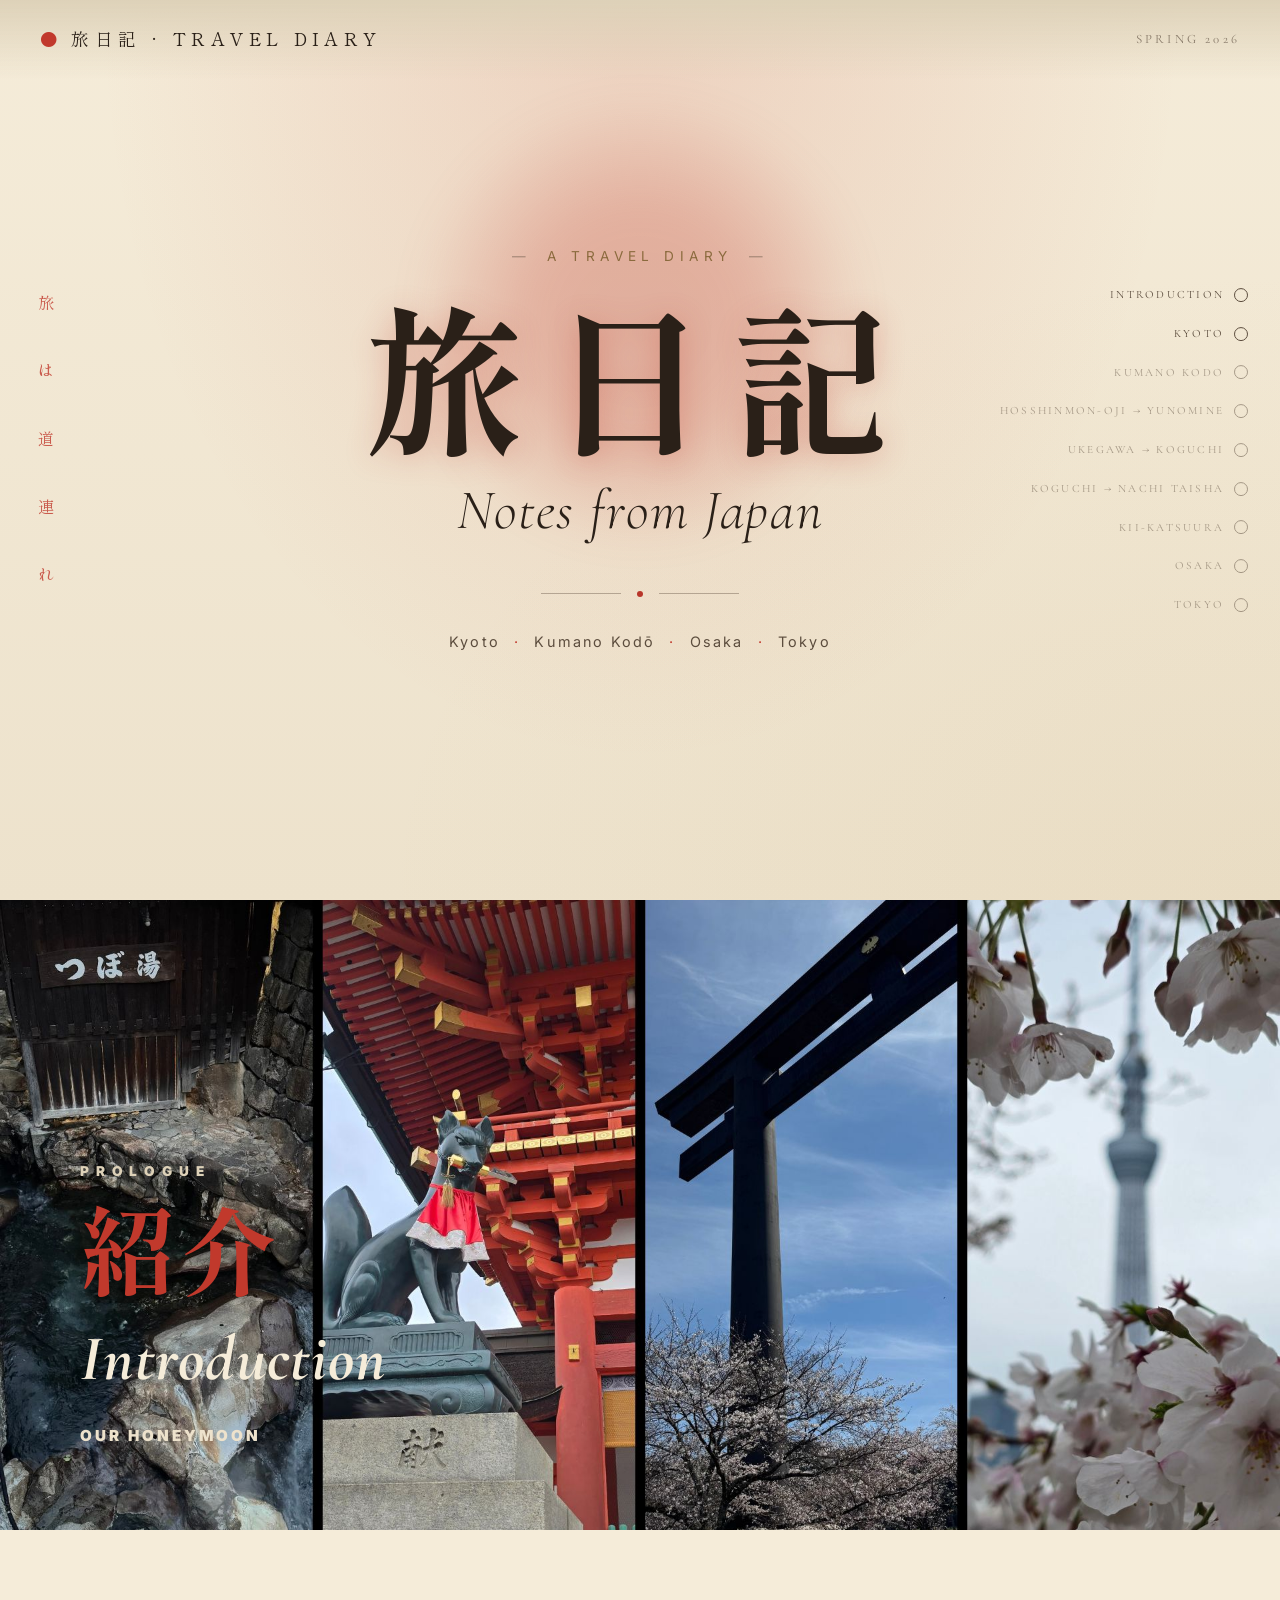
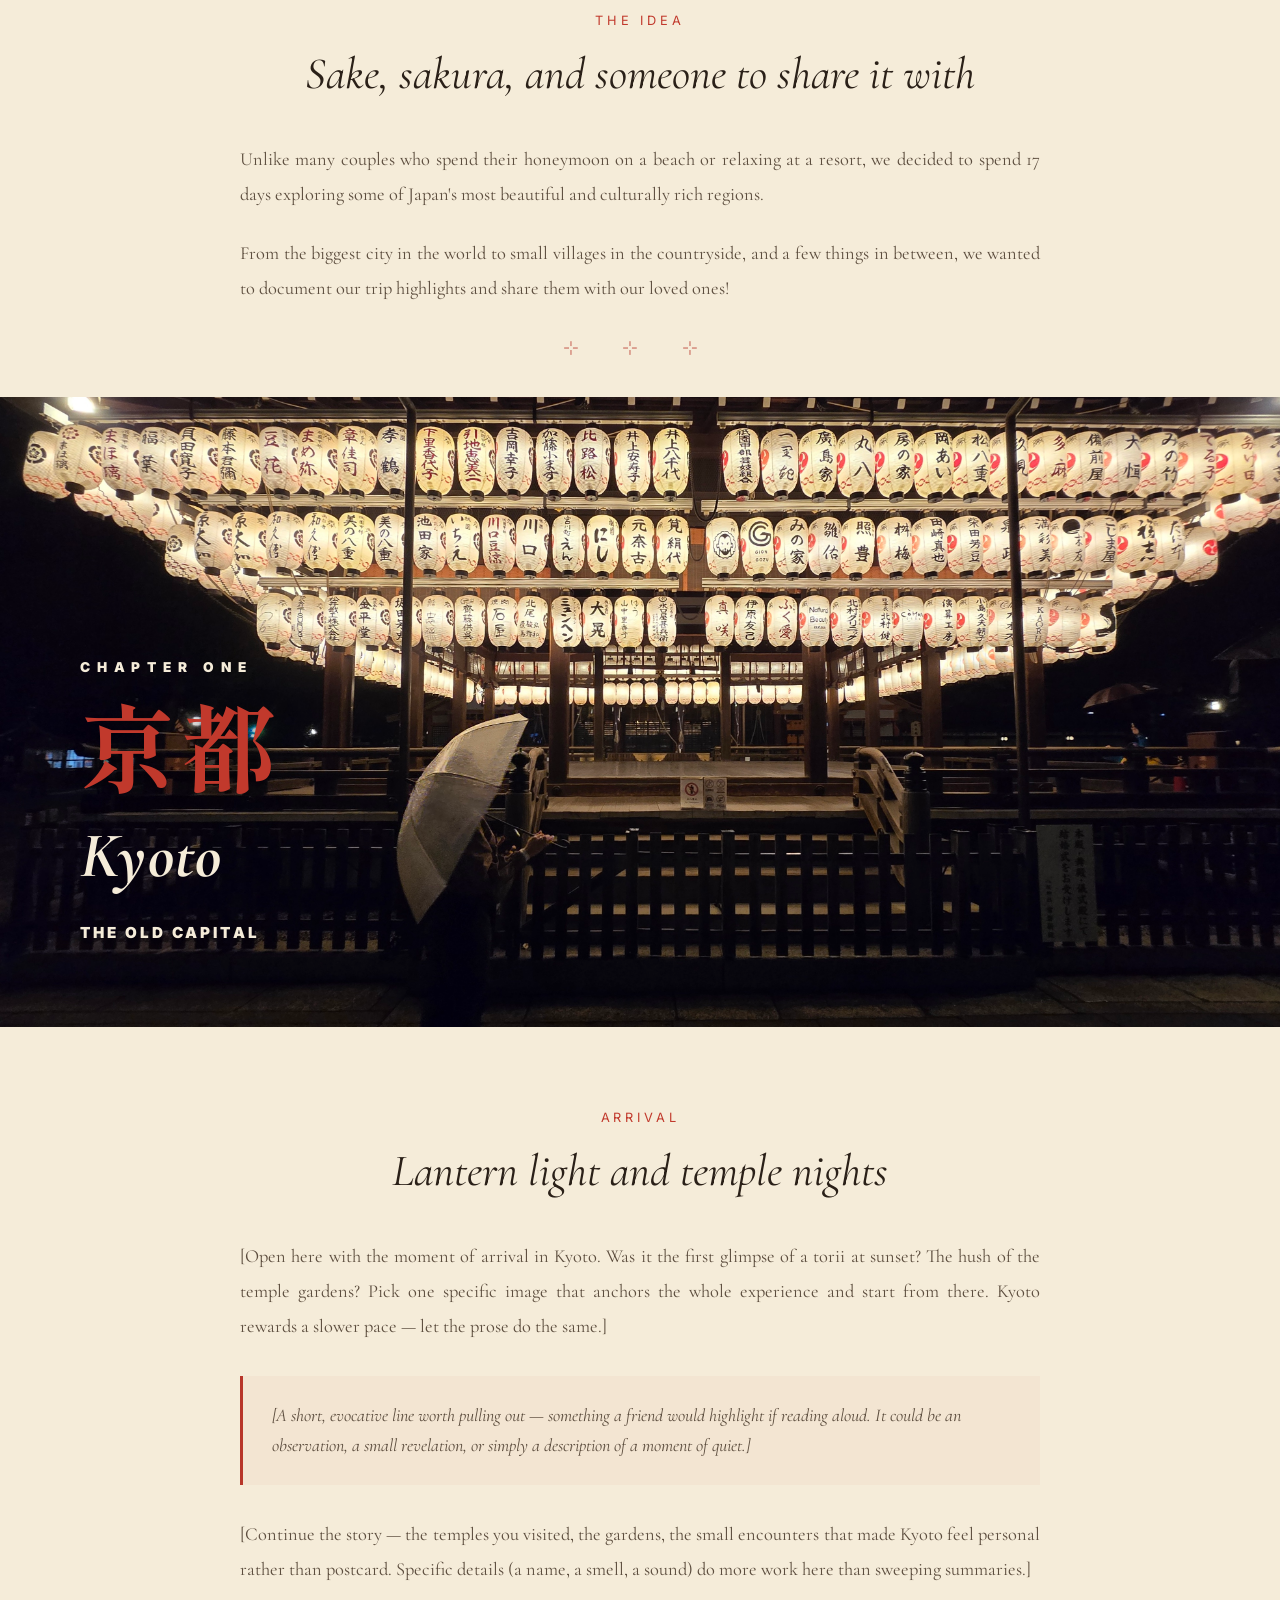
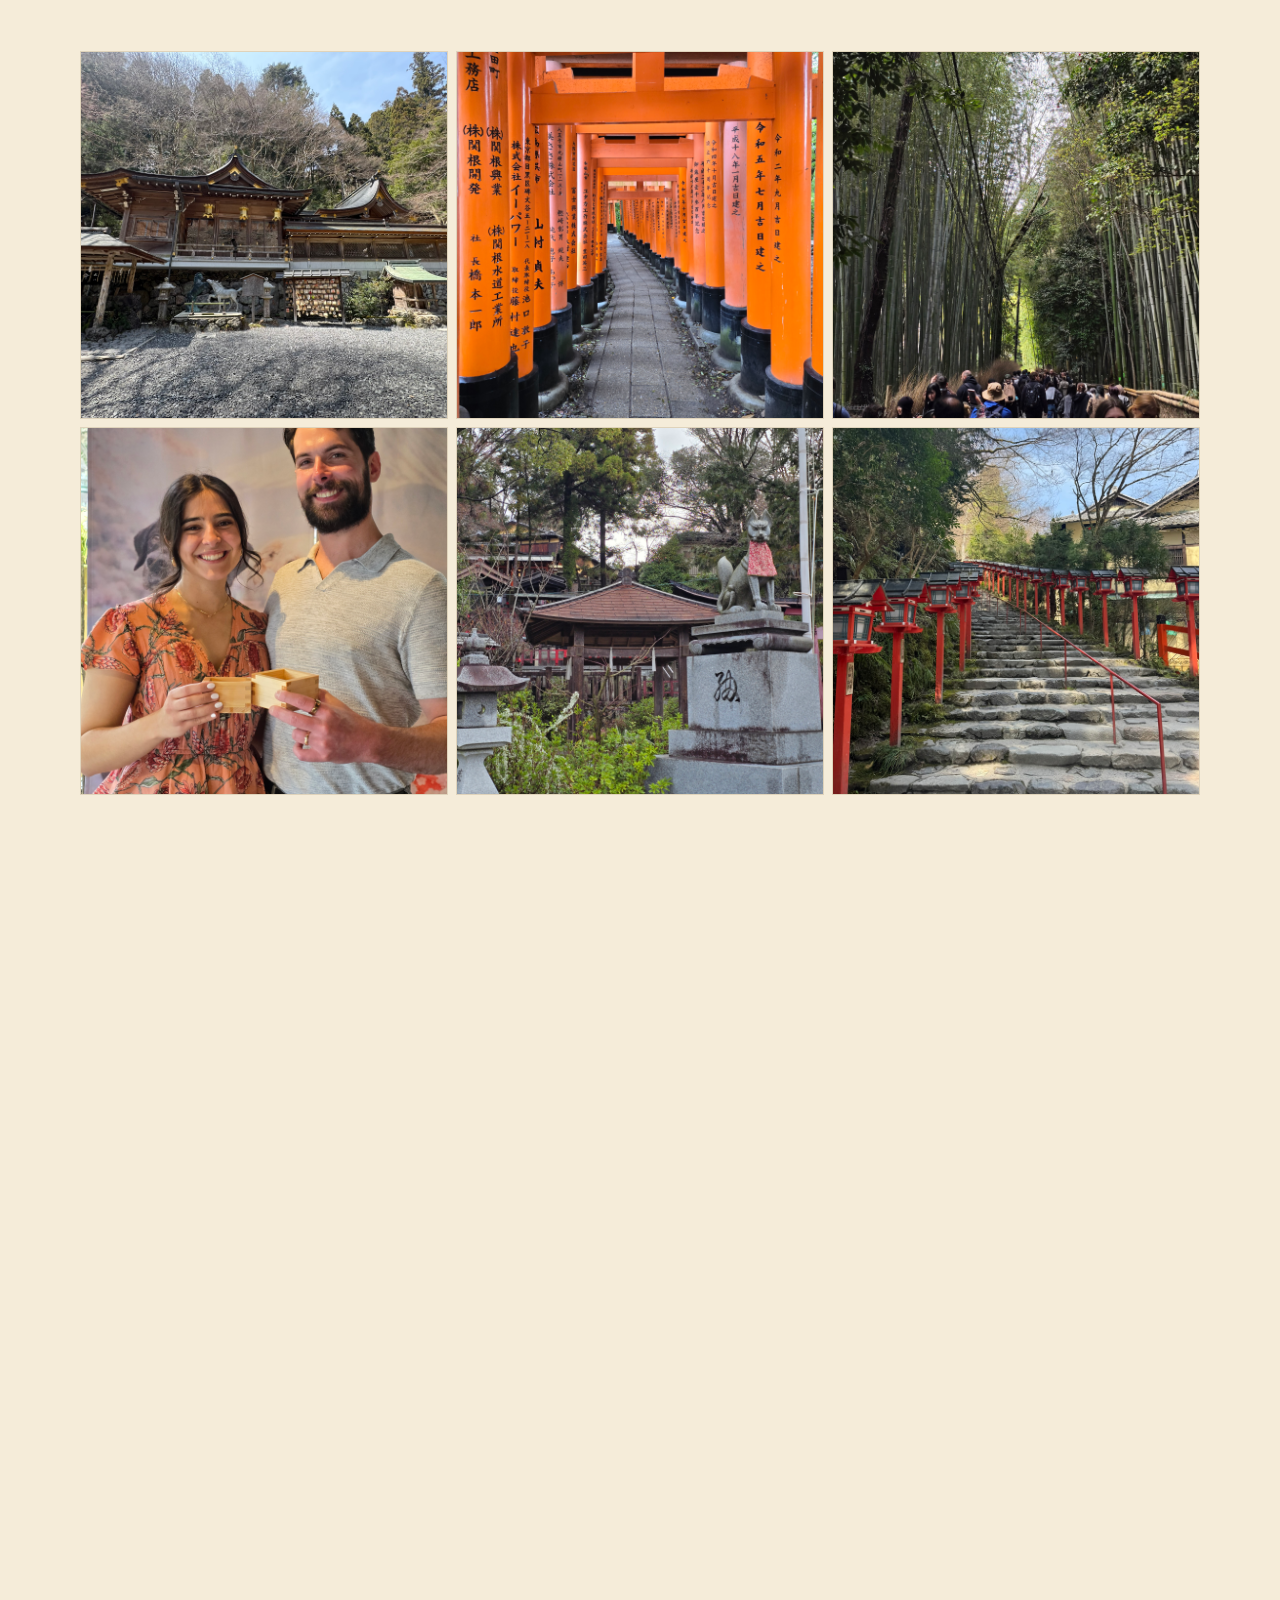
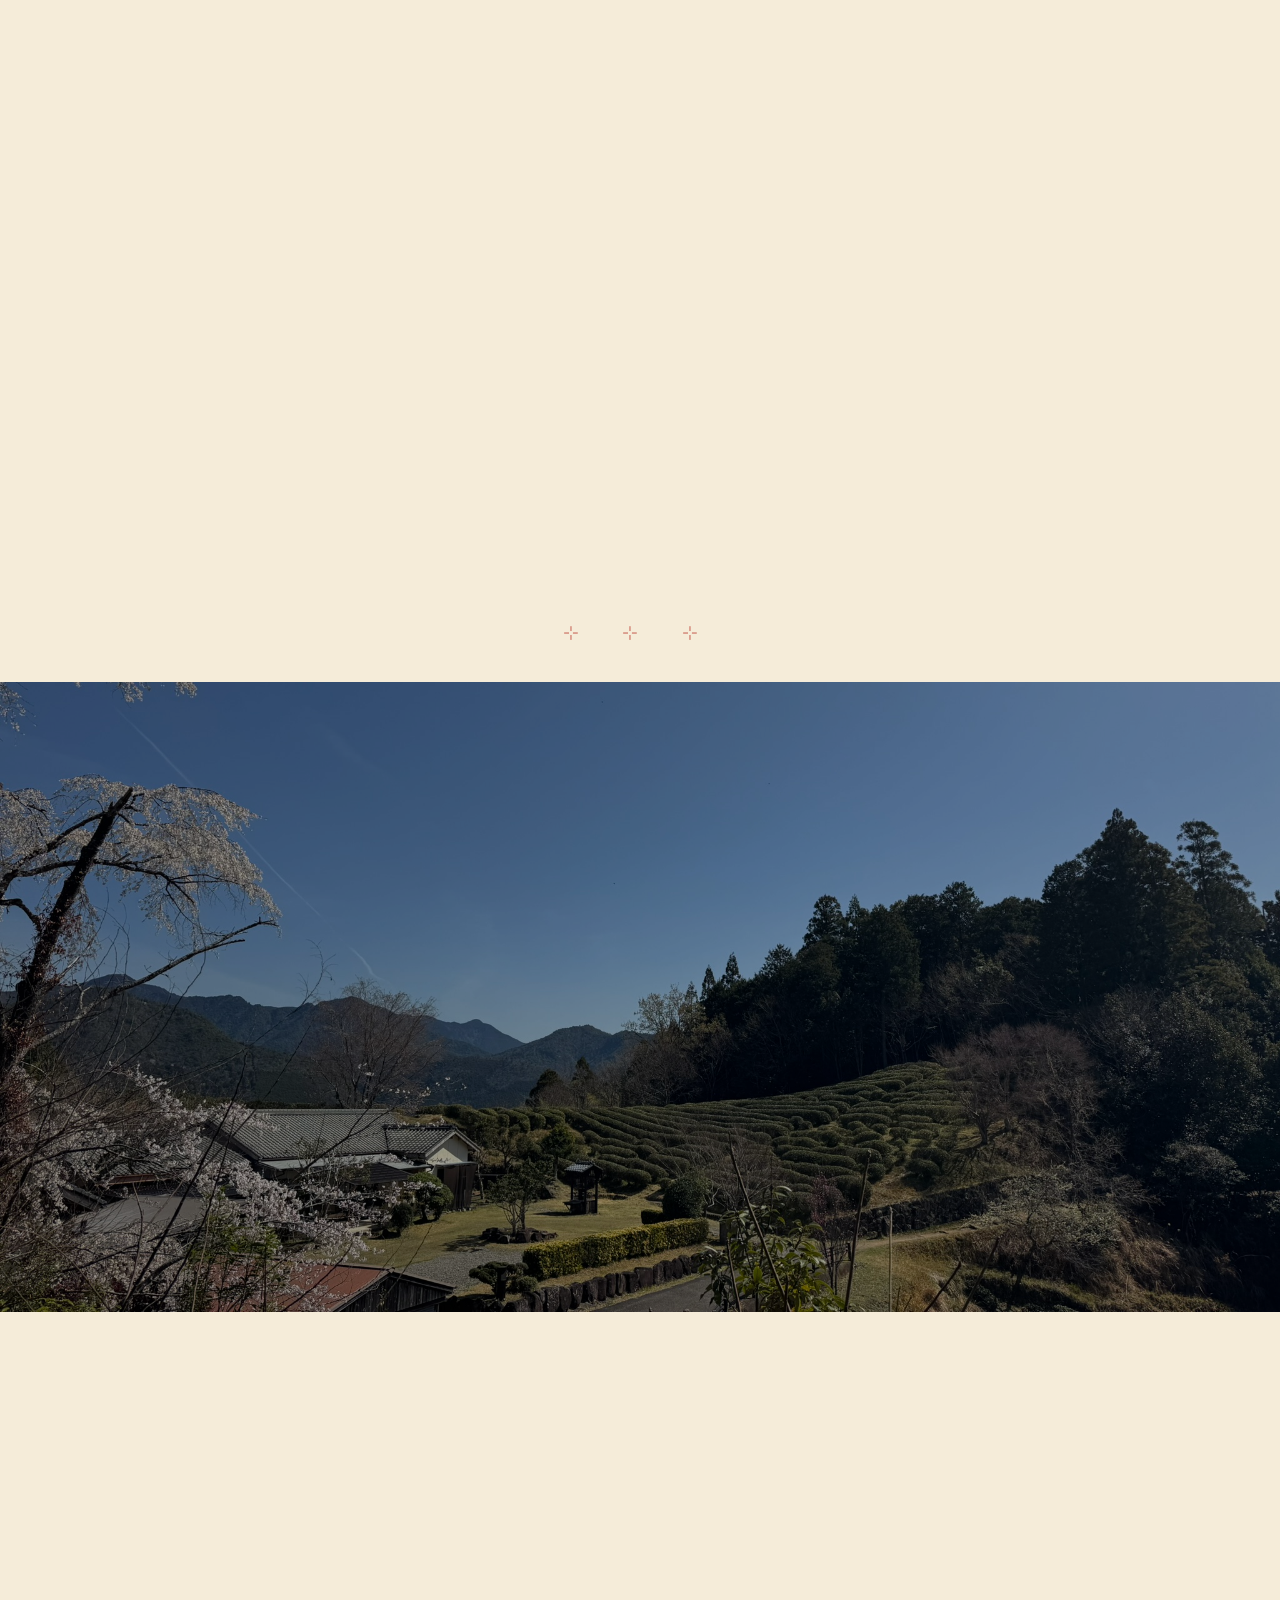
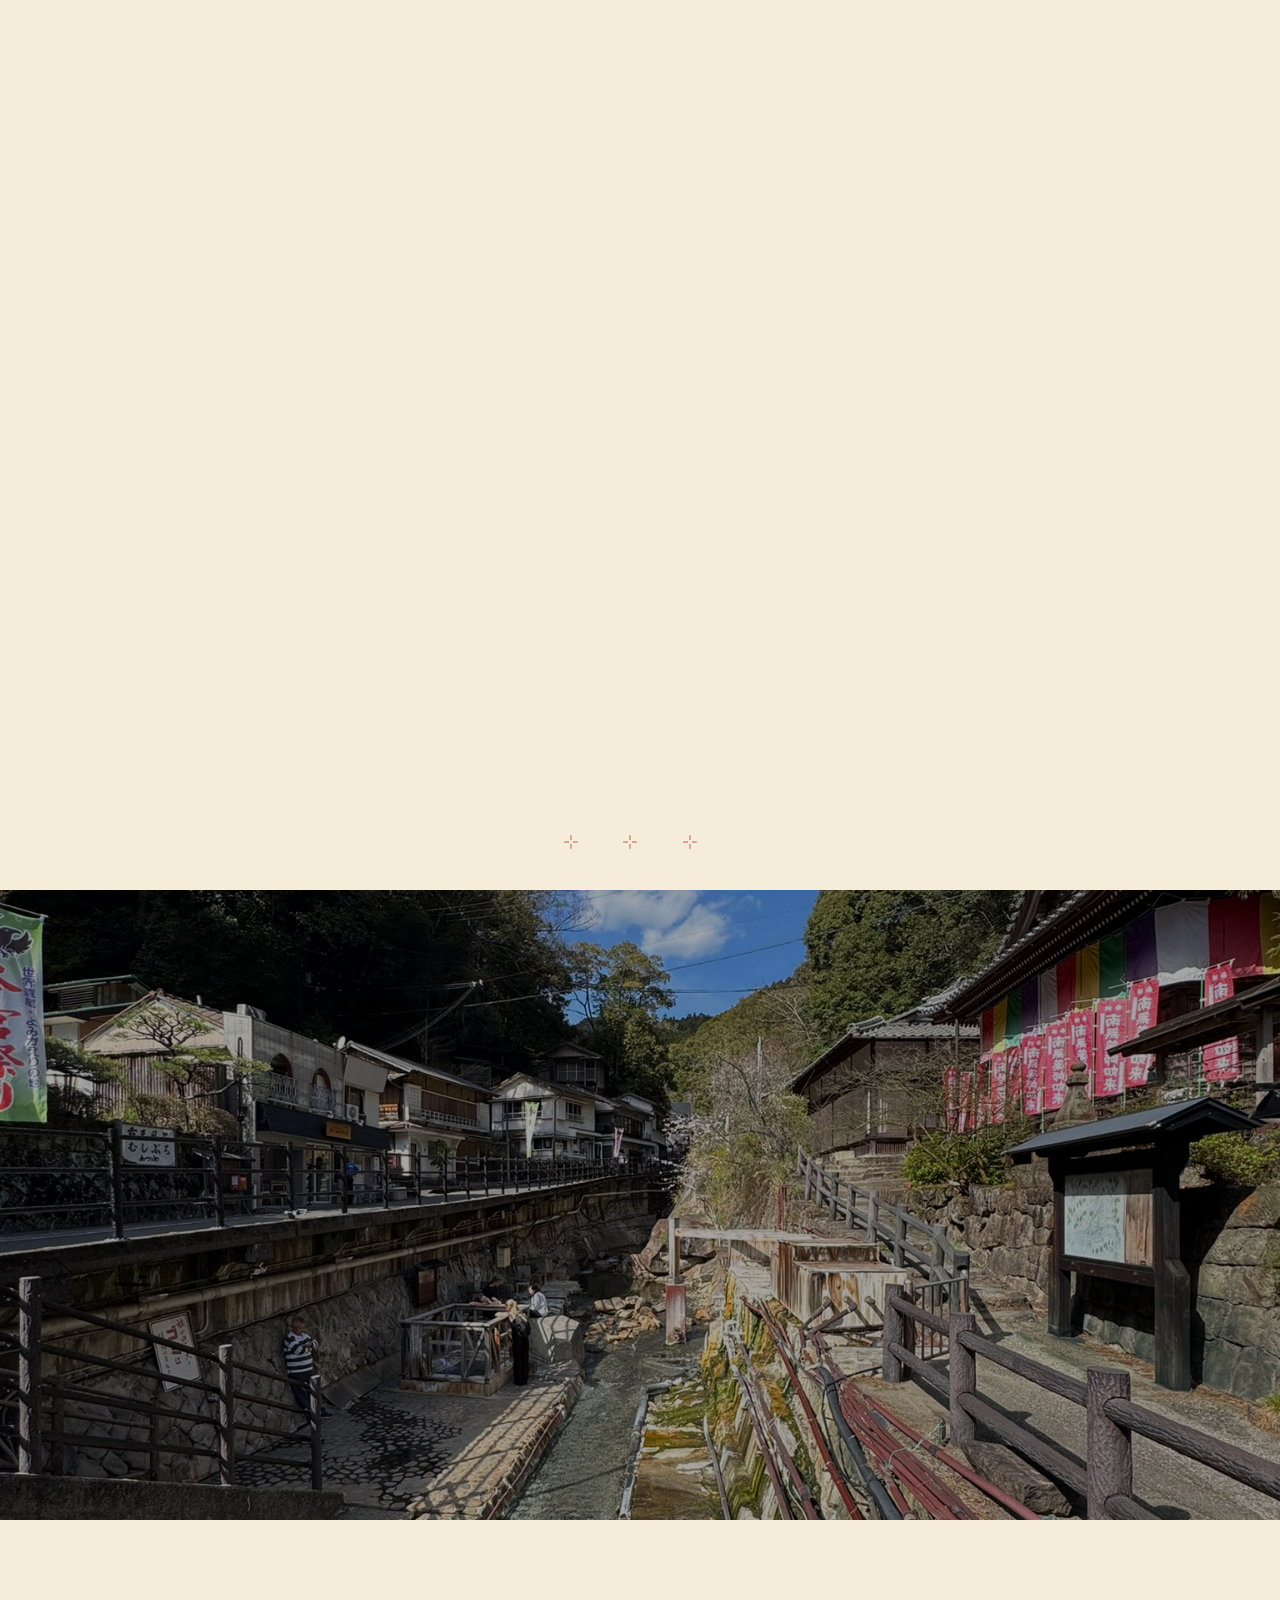
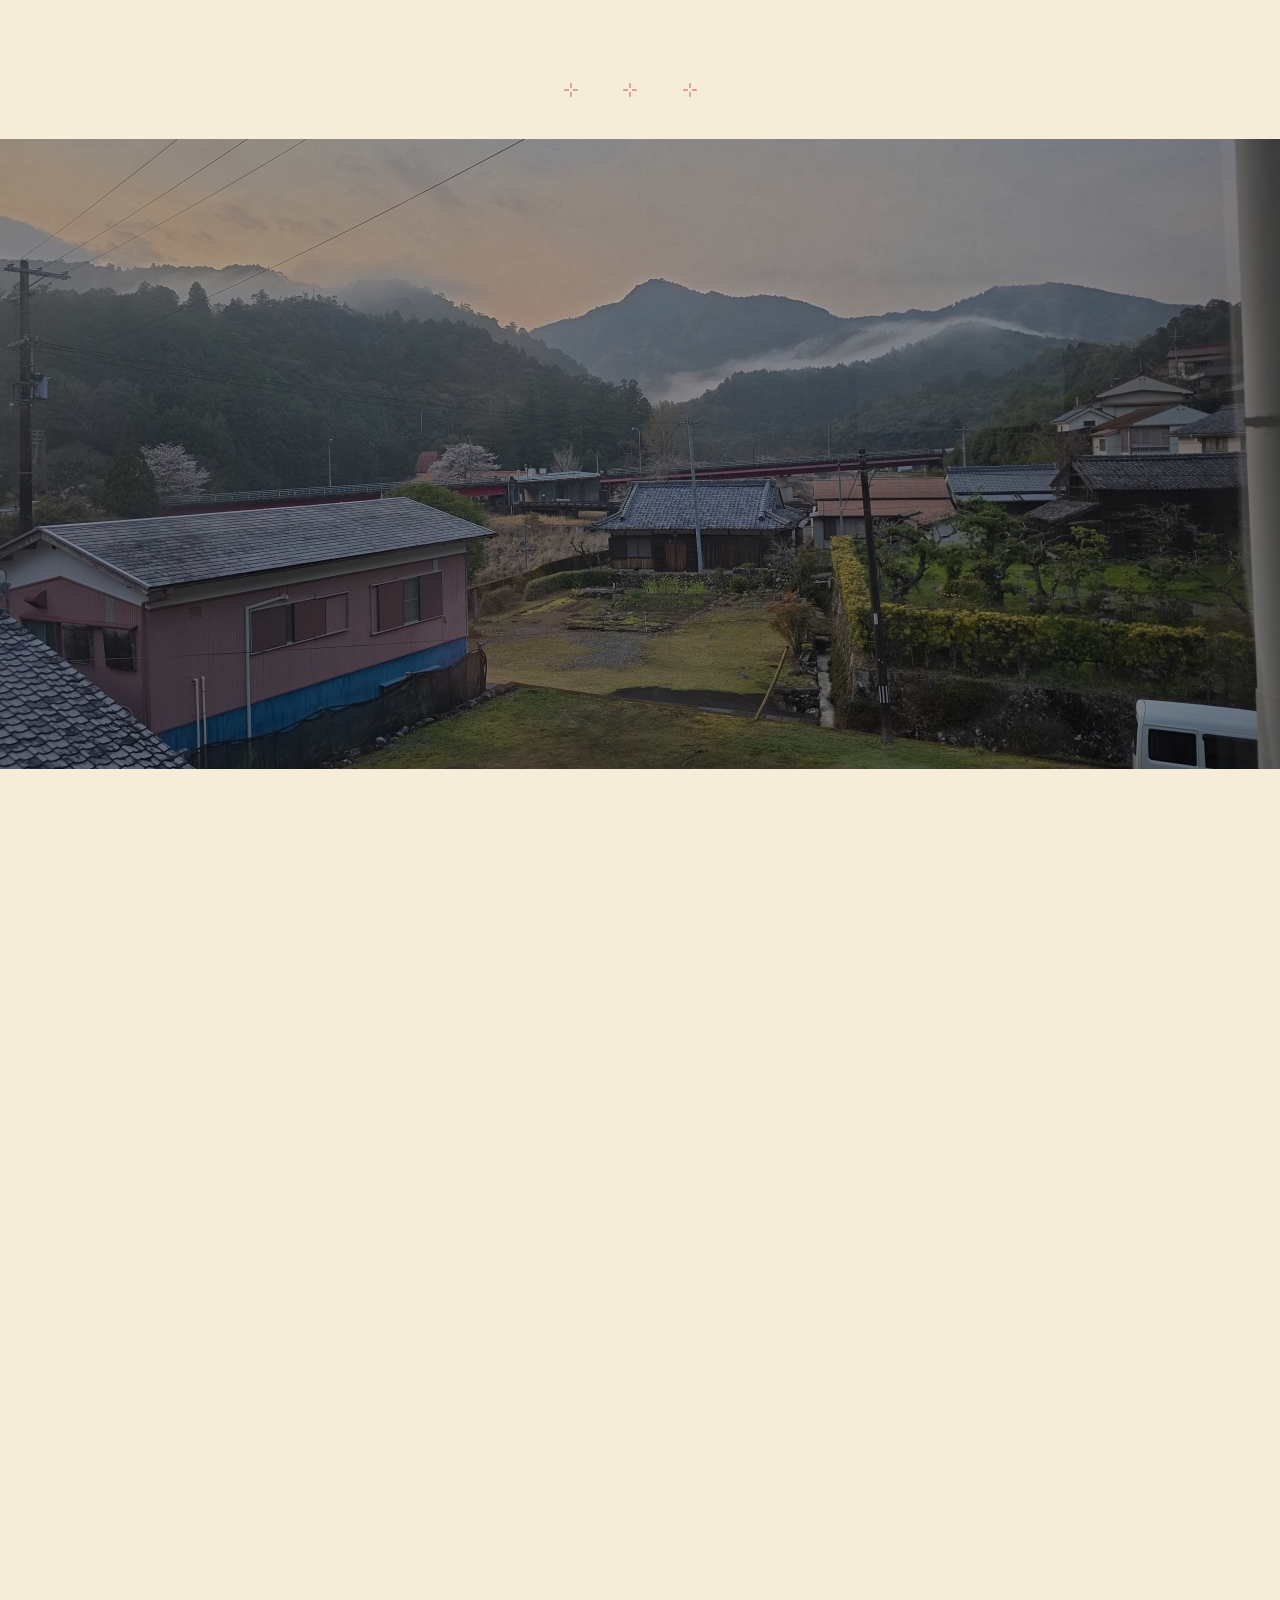
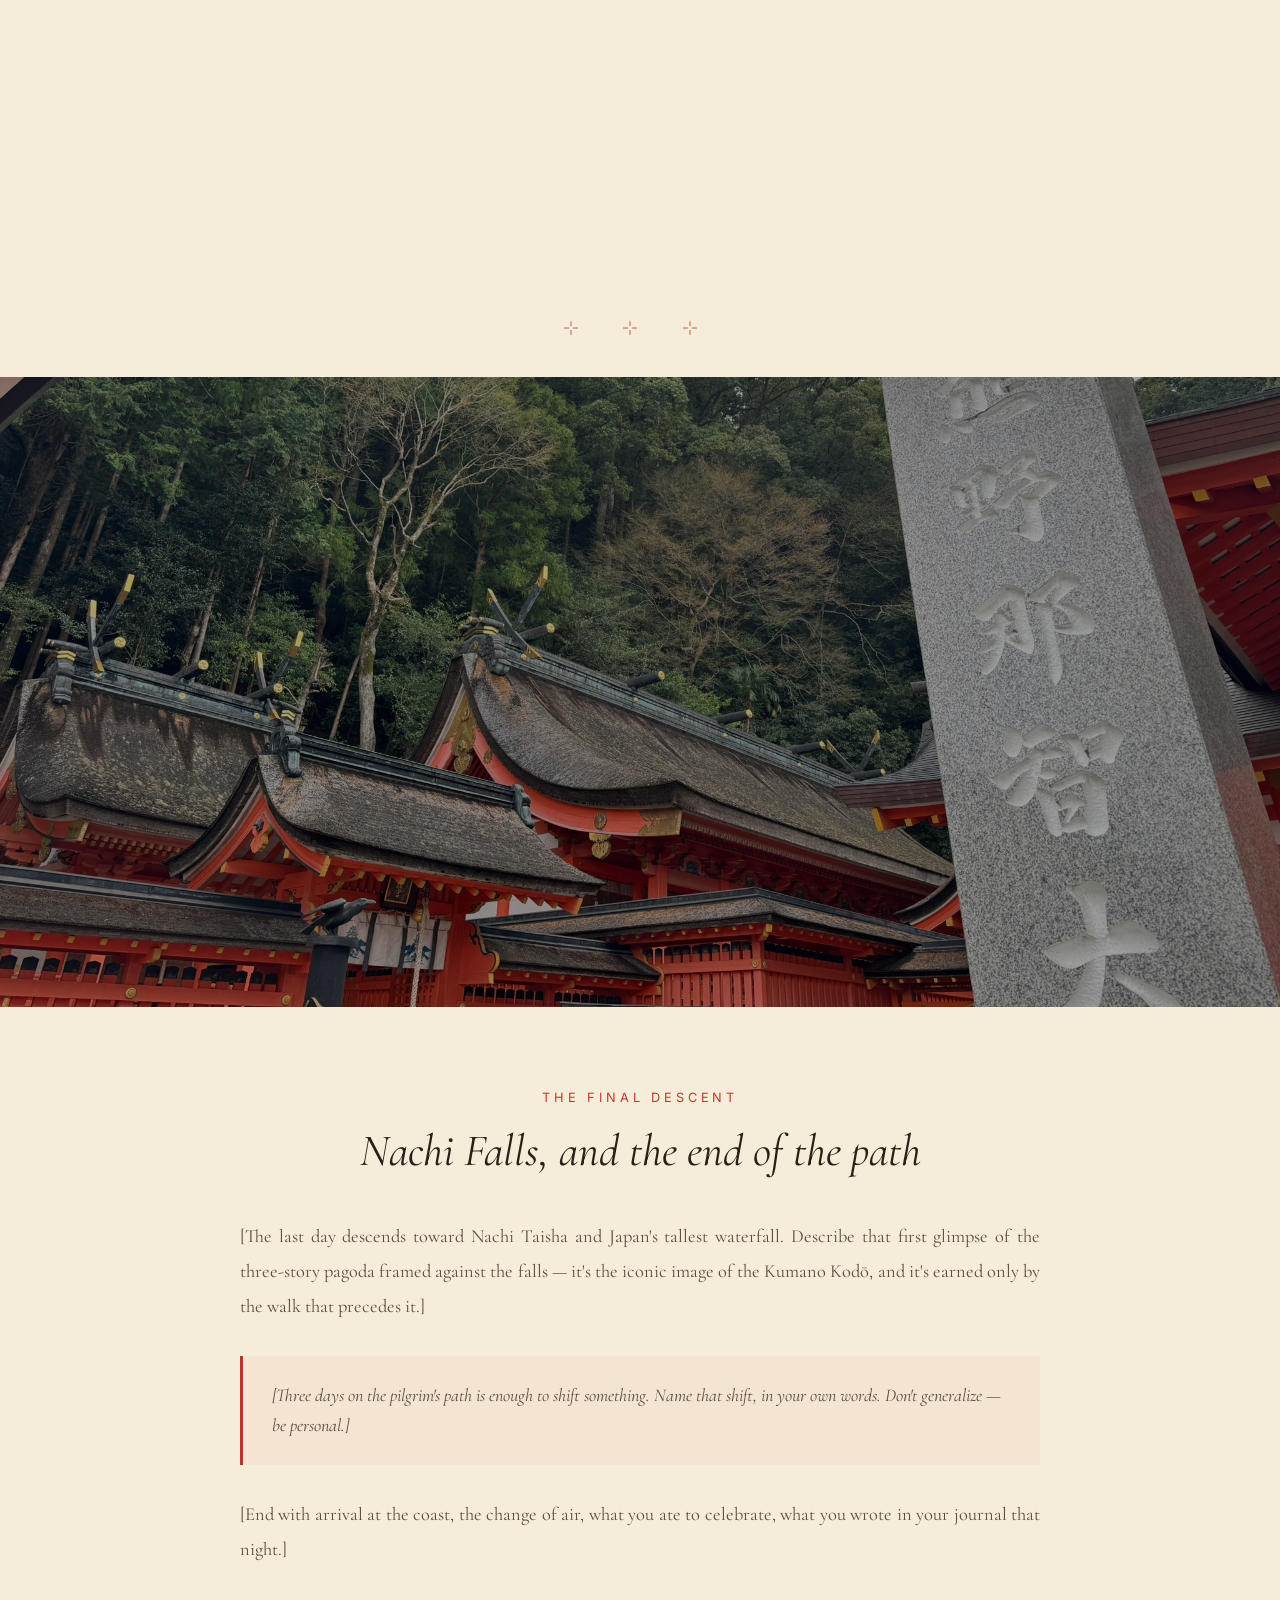
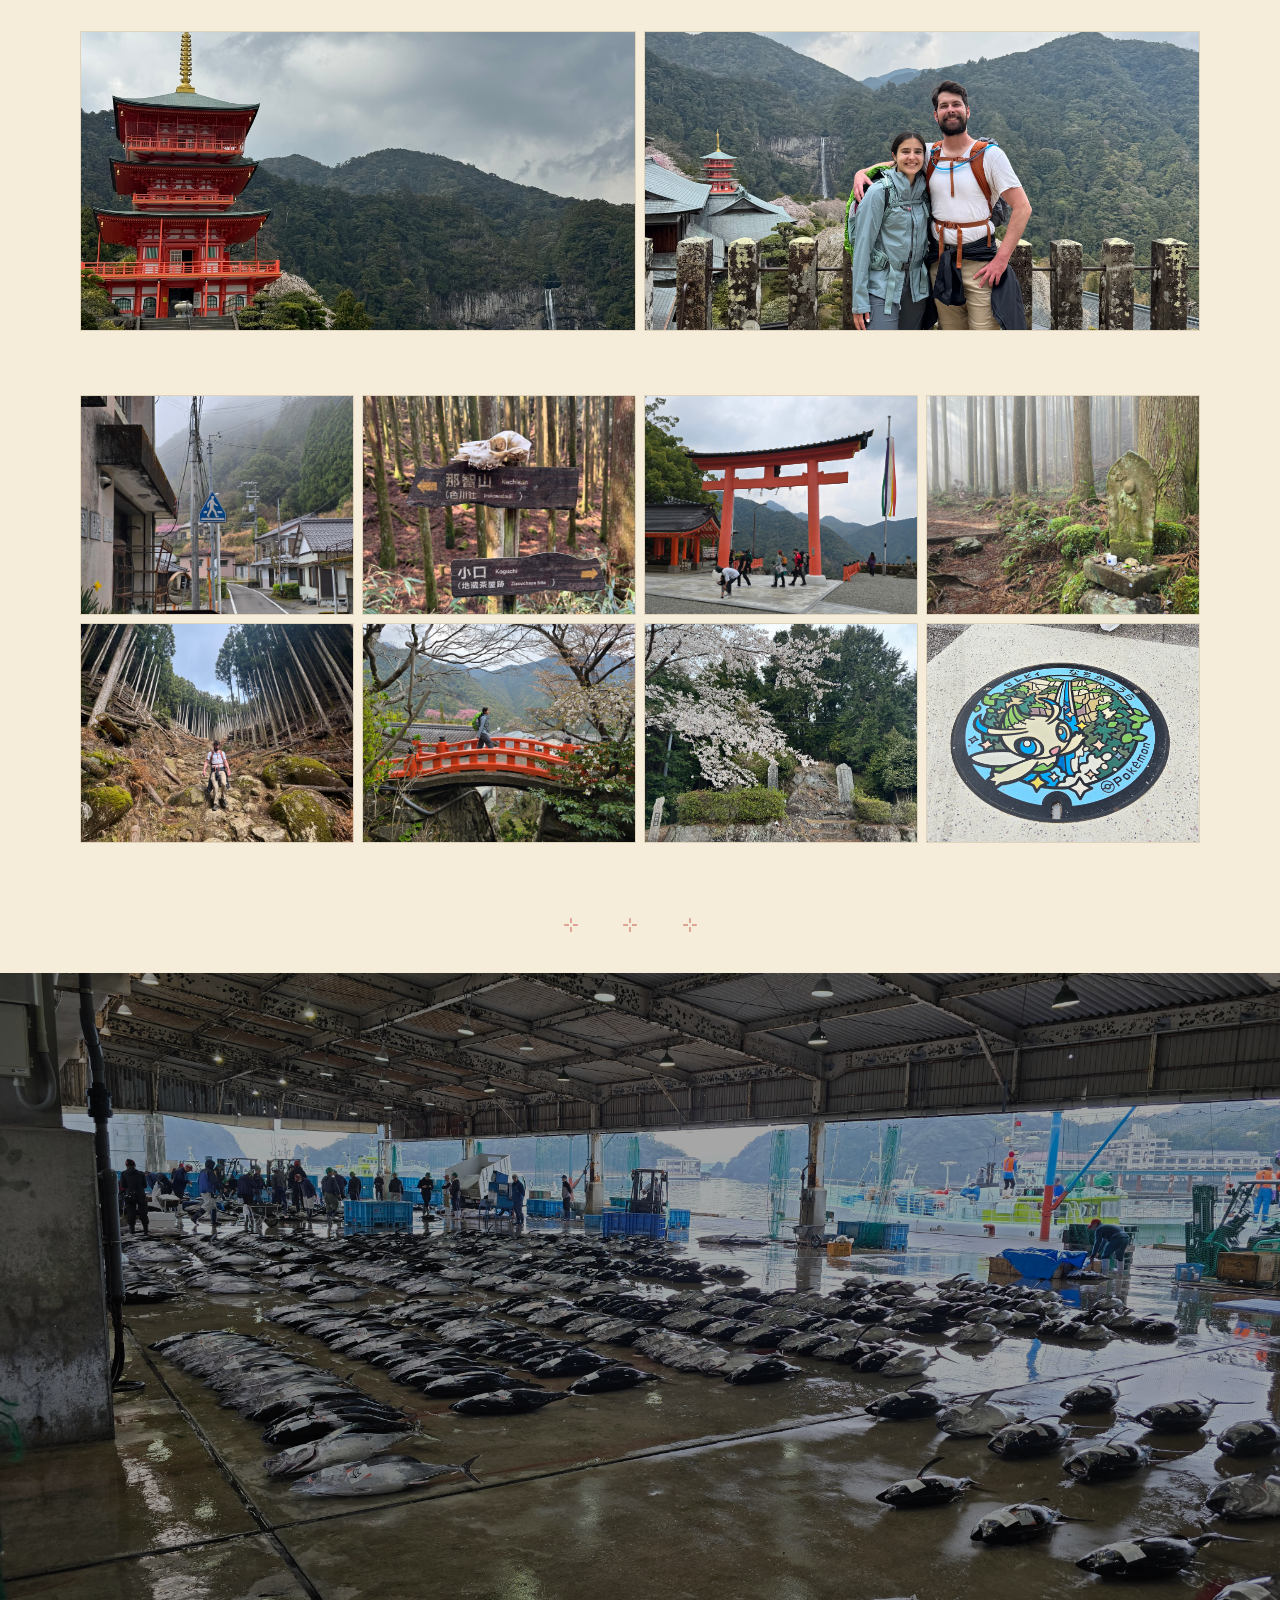
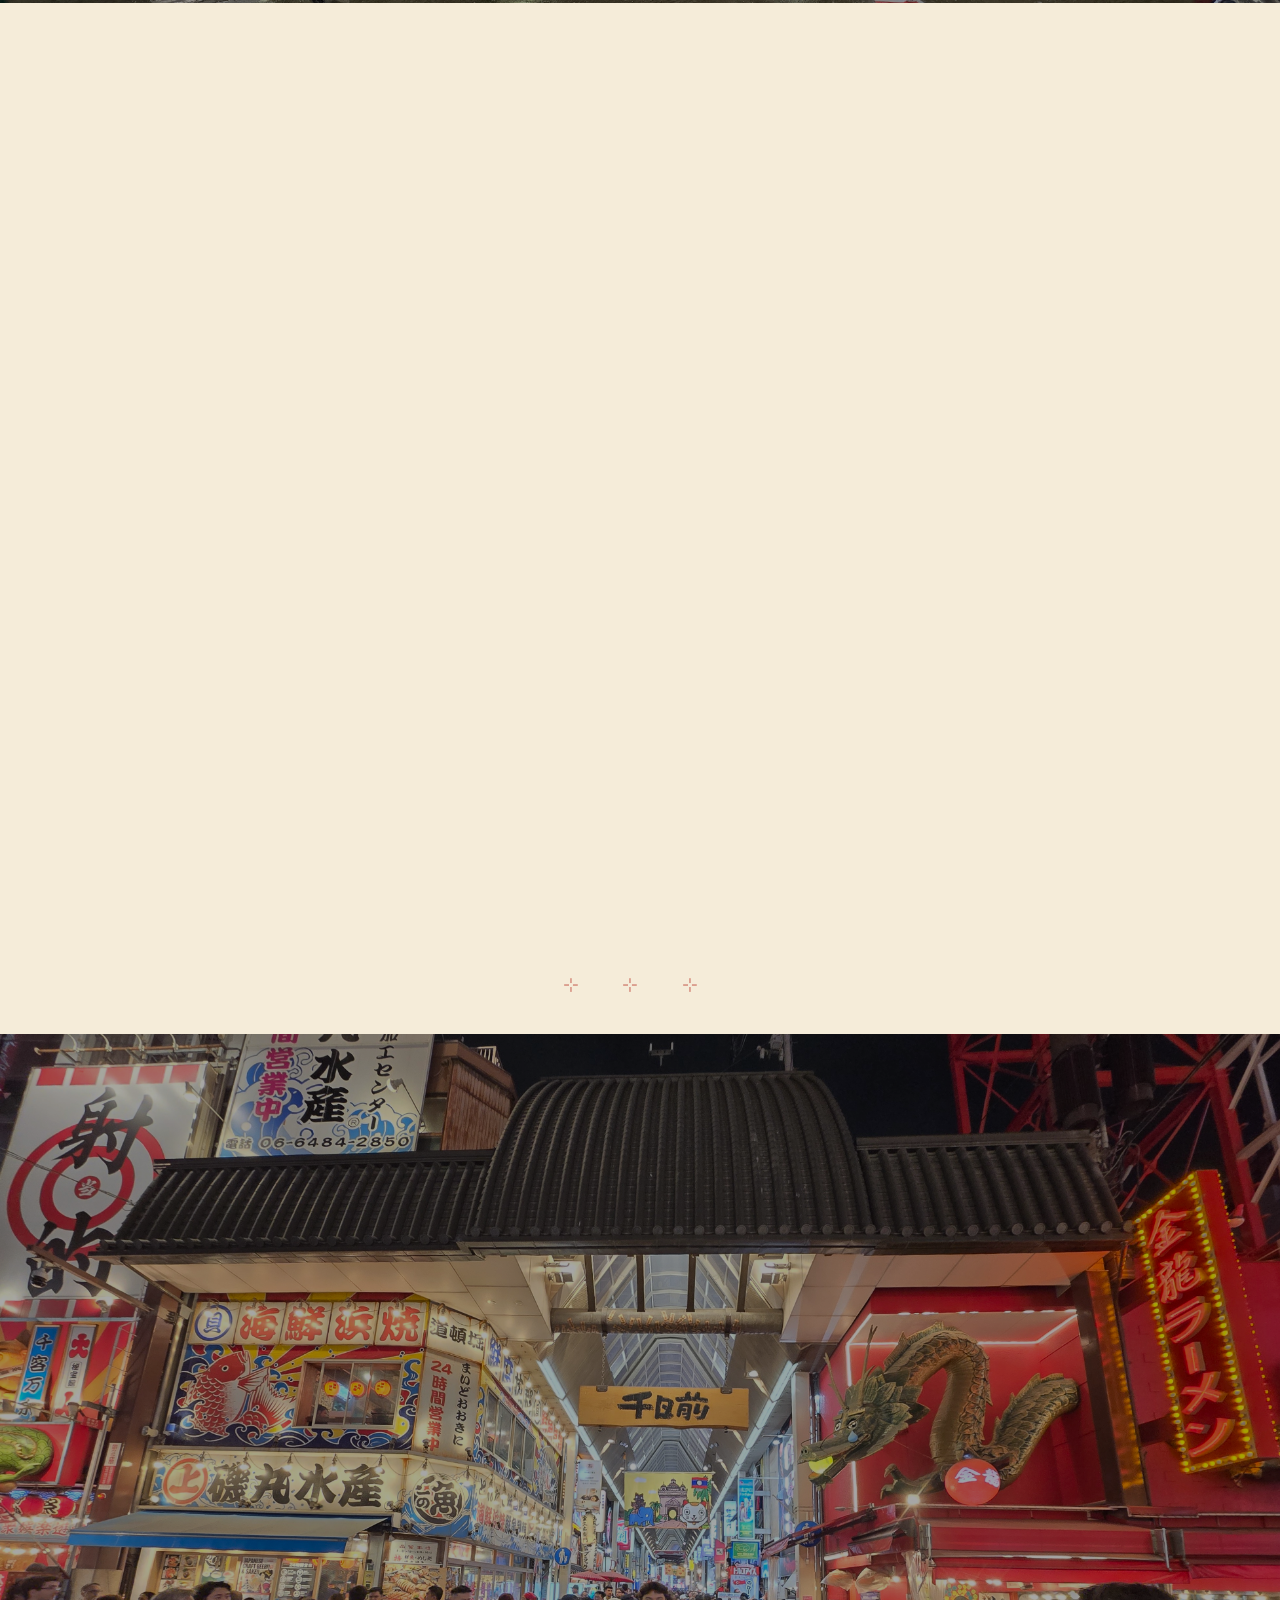
==== commit 4ba01c3e: "fix mobile and add taglines" ====
--- a/index.html
+++ b/index.html
@@ -57,7 +57,7 @@
   <section class="city" id="intro">
     <div class="city-banner">
       <div class="intro-image">
-        <img src="./0_overall/intro-banner.jpg" alt="Intro Banner" style="width:100%;height:100%;object-fit:cover;">
+        <img src="./0_overall/intro-banner.jpg" style="width:100%;height:100%;object-fit:cover;">
       </div>
       <div class="city-banner-content">
         <div class="prologue">Prologue</div>
@@ -68,15 +68,13 @@
     </div>
 
     <div class="city-body">
-      <article class="story">
+      <article class="story" style="margin-bottom: 0;">
         <div class="story-eyebrow">The Idea</div>
-        <h3>The city that taught me to slow down</h3>
-        <p>[Open here with the moment of arrival in Kyoto. Was it the first glimpse of a torii at sunset? The hush of
-          the temple gardens? Pick one specific image that anchors the whole experience and start from there. Kyoto
-          rewards a slower pace — let the prose do the same.]</p>
-        <p>[Continue the story — the temples you visited, the gardens, the small encounters that made Kyoto feel
-          personal rather than postcard. Specific details (a name, a smell, a sound) do more work here than sweeping
-          summaries.]</p>
+        <h3>Sake, sakura, and someone to share it with</h3>
+        <p>Unlike many couples who spend their honeymoon on a beach or relaxing at a resort, we decided to spend 17 days
+          exploring some of Japan's most beautiful and culturally rich regions.</p>
+        <p>From the biggest city in the world to small villages in the countryside, and a few things in between, we
+          wanted to document our trip highlights and share them with our loved ones!</p>
       </article>
   </section>
 
@@ -87,8 +85,7 @@
   <section class="city" id="kyoto">
     <div class="city-banner">
       <div class="banner-image">
-        <img src="./1_kyoto/kyoto-4.jpeg" alt="Intro Banner"
-          style="width:100%;height:100%;object-fit:cover;object-position:center;">
+        <img src="./1_kyoto/kyoto-4.jpeg" style="width:100%;height:100%;object-fit:cover;object-position:center;">
       </div>
       <div class="city-banner-content">
         <div class="city-number">Chapter One</div>
@@ -102,7 +99,7 @@
 
       <article class="story">
         <div class="story-eyebrow">Arrival</div>
-        <h3>The city that taught me to slow down</h3>
+        <h3>Lantern light and temple nights</h3>
         <p>[Open here with the moment of arrival in Kyoto. Was it the first glimpse of a torii at sunset? The hush of
           the temple gardens? Pick one specific image that anchors the whole experience and start from there. Kyoto
           rewards a slower pace — let the prose do the same.]</p>
@@ -114,12 +111,12 @@
       </article>
 
       <div class="photo-mosaic mosaic-uniform kyoyo">
-        <div class="photo"><img src="./1_kyoto/kyoto-11.jpeg" alt="Kinkaku-ji"></div>
-        <div class="photo"><img src="./1_kyoto/kyoto-2.jpeg" alt="Kinkaku-ji"></div>
-        <div class="photo"><img src="./1_kyoto/kyoto-6.jpeg" alt="Gion"></div>
-        <div class="photo"><img src="./1_kyoto/kyoto-22.jpeg" alt="Bamboo Grove"></div>
-        <div class="photo"><img src="./1_kyoto/kyoto-10.jpeg" alt="Tea Garden"></div>
-        <div class="photo"><img src="./1_kyoto/kyoto-23.jpeg" alt="Tea Garden"></div>
+        <div class="photo"><img src="./1_kyoto/kyoto-11.jpeg"></div>
+        <div class="photo"><img src="./1_kyoto/kyoto-2.jpeg"></div>
+        <div class="photo"><img src="./1_kyoto/kyoto-6.jpeg"></div>
+        <div class="photo"><img src="./1_kyoto/kyoto-22.jpeg"></div>
+        <div class="photo"><img src="./1_kyoto/kyoto-10.jpeg"></div>
+        <div class="photo"><img src="./1_kyoto/kyoto-23.jpeg"></div>
       </div>
 
       <article class="story">
@@ -136,9 +133,10 @@
       </article>
 
       <div class="photo-mosaic mosaic-uniform uji">
-        <div class="photo"><img src="./1_kyoto/uji/uji-9.jpeg" alt="Kinkaku-ji"></div>
-        <div class="photo"><img src="./1_kyoto/uji/uji-8.jpeg" alt="Kinkaku-ji"></div>
-        <div class="photo"><img src="./1_kyoto/uji/uji-5.jpeg" alt="Gion"></div>
+        <div class="photo"><img src="./1_kyoto/uji/uji-9.jpeg"></div>
+        <div class="photo"><img src="./1_kyoto/uji/uji-2.jpg"></div>
+        <div class="photo"><img src="./1_kyoto/uji/uji-8.jpeg"></div>
+        <div class="photo"><img src="./1_kyoto/uji/uji-5.jpeg"></div>
       </div>
 
       <div class="food-block">
@@ -146,7 +144,7 @@
           <div class="ji">ポケモン</div>
           <h3>Pokemon Covers of Kyoto & Uji</h3>
         </div>
-        <div class="food-list">
+        <div class="food-list pokemon">
           <div class="dish">
             <div class="dish-img">
               <img src="./1_kyoto/pokemon-1.jpeg">
@@ -178,7 +176,7 @@
   <section class="city" id="kumano1">
     <div class="city-banner">
       <div class="banner-image">
-        <img src="./2_kumano-kodo/kumano-1.jpeg" alt="Kumano Kodō Banner"
+        <img src="./2_kumano-kodo/kumano-1.jpeg"
           style="width:100%;height:100%;object-fit:cover;object-position:bottom;">
       </div>
       <div class="city-banner-content">
@@ -210,8 +208,8 @@
       </div>
 
       <article class="story">
-        <div class="story-eyebrow">Into the Forest</div>
-        <h3>The first steps on a thousand-year path</h3>
+        <div class="story-eyebrow">Kii Mountains</div>
+        <h3>Enter the forest. Leave the noise</h3>
         <p>[Set the scene at the trailhead — Takijiri-oji, the small ceremony of beginning. The weight of the pack, the
           smell of cedar, the trail sign in two scripts. Was the day clear or misty? Were you walking alone, with a
           guide, or with friends?]</p>
@@ -219,10 +217,10 @@
           the rhythm of stopping and starting. End with arrival at the minshuku and the first hot bath.]</p>
       </article>
 
-      <div class="photo-mosaic mosaic-uniform uji">
-        <div class="photo"><img src="./2_kumano-kodo/kumano-2.jpeg" alt="Kinkaku-ji"></div>
-        <div class="photo"><img src="./3_kumano-1/kumano-1.jpeg" alt="Kinkaku-ji"></div>
-        <div class="photo"><img src="./3_kumano-1/kumano-9.jpeg" alt="Gion"></div>
+      <div class="photo-mosaic mosaic-uniform kumano-overview">
+        <div class="photo"><img src="./3_kumano-1/kumano-1.jpeg"></div>
+        <div class="photo"><img src="./2_kumano-kodo/kumano-2.jpeg"></div>
+        <div class="photo"><img src="./3_kumano-1/kumano-9.jpeg"></div>
       </div>
 
       <article class="story" style="padding-bottom:0;margin-bottom:0;">
@@ -233,14 +231,14 @@
     </div>
   </section>
 
-  <div class="scene-break"><span class="glyph">⊹ ⊹ ⊹</span></div>
+  <div class="scene-break" style="padding-top: 1.75rem;"><span class="glyph">⊹ ⊹ ⊹</span></div>
 
 
   <!-- ============ KUMANO KODO 2 ============ -->
   <section class="city" id="kumano2">
     <div class="city-banner">
       <div class="banner-image">
-        <img src="./3_kumano-1/kumano-24.jpeg" alt="Intro Banner" style="width:100%;height:100%;object-fit:cover;">
+        <img src="./3_kumano-1/kumano-24.jpeg" style="width:100%;height:100%;object-fit:cover;">
       </div>
       <div class="city-banner-content">
         <div class="city-number">Day One</div>
@@ -265,16 +263,16 @@
 
       <div class="photo-mosaic mosaic-b">
         <div class="photo">
-          <img src="./3_kumano-1/kumano-5.jpeg" alt="Trailhead">
-        </div>
-        <div class="photo">
-          <img src="./3_kumano-1/kumano-7.jpeg" alt="Trailhead" style="object-position: 30% 70%;">
-        </div>
-        <div class="photo">
-          <img src="./3_kumano-1/kumano-20.jpeg" alt="Trailhead">
-        </div>
-        <div class="photo">
-          <img src="./3_kumano-1/kumano-27.png" alt="Trailhead">
+          <img src="./3_kumano-1/kumano-5.jpeg">
+        </div>
+        <div class="photo">
+          <img src="./3_kumano-1/kumano-7.jpeg" style="object-position: 25% 75%;">
+        </div>
+        <div class="photo">
+          <img src="./3_kumano-1/kumano-20.jpeg">
+        </div>
+        <div class="photo">
+          <img src="./3_kumano-1/kumano-27.png">
         </div>
       </div>
 
@@ -321,7 +319,7 @@
   <section class="city" id="kumano3">
     <div class="city-banner">
       <div class="banner-image">
-        <img src="./4_kumano-2/kumano-11.jpeg" alt="Intro Banner" style="width:100%;height:100%;object-fit:cover;">
+        <img src="./4_kumano-2/kumano-11.jpeg" style="width:100%;height:100%;object-fit:cover;">
       </div>
       <div class="city-banner-content">
         <div class="city-number">Day Two</div>
@@ -359,8 +357,7 @@
   <section class="city" id="kumano4">
     <div class="city-banner">
       <div class="banner-image">
-        <img src="./5_kumano-3/kumano-41.jpeg" alt="Intro Banner"
-          style="width:100%;height:100%;object-fit:cover;object-position:bottom;">
+        <img src="./5_kumano-3/kumano-41.jpeg" style="width:100%;height:100%;object-fit:cover;object-position:bottom;">
       </div>
       <div class="city-banner-content">
         <div class="city-number">Day Three</div>
@@ -384,20 +381,20 @@
       </article>
 
       <div class="photo-mosaic mosaic-2col">
-        <div class="photo"><img src="./5_kumano-3/kumano-31.jpeg" alt="Trailhead" style="object-position: bottom;">
-        </div>
-        <div class="photo"><img src="./5_kumano-3/kumano-38.jpeg" alt="Trailhead"></div>
+        <div class="photo"><img src="./5_kumano-3/kumano-31.jpeg" style="object-position: bottom;">
+        </div>
+        <div class="photo"><img src="./5_kumano-3/kumano-38.jpeg"></div>
       </div>
 
       <div class="photo-mosaic mosaic-4x2">
-        <div class="photo"><img src="./5_kumano-3/kumano-42.jpeg" alt="Trailhead"></div>
-        <div class="photo"><img src="./5_kumano-3/kumano-40.jpeg" alt="Trailhead"></div>
-        <div class="photo"><img src="./5_kumano-3/kumano-39.jpeg" alt="Trailhead"></div>
-        <div class="photo"><img src="./5_kumano-3/kumano-2.jpeg" alt="Trailhead"></div>
-        <div class="photo"><img src="./5_kumano-3/kumano-13.jpeg" alt="Trailhead"></div>
-        <div class="photo"><img src="./5_kumano-3/kumano-36.jpeg" alt="Trailhead"></div>
-        <div class="photo"><img src="./5_kumano-3/kumano-10.jpeg" alt="Trailhead"></div>
-        <div class="photo"><img src="./5_kumano-3/kumano-24.jpeg" alt="Trailhead" style="object-position: bottom;">
+        <div class="photo"><img src="./5_kumano-3/kumano-42.jpeg"></div>
+        <div class="photo"><img src="./5_kumano-3/kumano-40.jpeg"></div>
+        <div class="photo"><img src="./5_kumano-3/kumano-39.jpeg"></div>
+        <div class="photo"><img src="./5_kumano-3/kumano-2.jpeg"></div>
+        <div class="photo"><img src="./5_kumano-3/kumano-13.jpeg"></div>
+        <div class="photo"><img src="./5_kumano-3/kumano-36.jpeg"></div>
+        <div class="photo"><img src="./5_kumano-3/kumano-10.jpeg"></div>
+        <div class="photo"><img src="./5_kumano-3/kumano-24.jpeg" style="object-position: bottom;">
         </div>
       </div>
 
@@ -411,7 +408,7 @@
   <section class="city" id="katsuura">
     <div class="city-banner">
       <div class="banner-image">
-        <img src="./6_kii-katsuura/kii-katsuura-6.jpeg" alt="Kumano Kodō Banner"
+        <img src="./6_kii-katsuura/kii-katsuura-6.jpeg"
           style="width:100%;height:100%;object-fit:cover;object-position:center;">
       </div>
       <div class="city-banner-content">
@@ -425,7 +422,7 @@
     <div class="city-body">
       <article class="story">
         <div class="story-eyebrow">Sea Air</div>
-        <h3>Soaking, after the walk</h3>
+        <h3>The freshest tuna we'll ever eat</h3>
         <p>[The arrival in Kii-Katsuura is a sensory pivot — from cedar to salt air, from trail to harbor. Capture that
           exact moment of changeover. Describe the small fishing town, the boats, the ferry across to Hotel Urashima's
           cave baths.]</p>
@@ -435,11 +432,10 @@
           trip that came straight from those boats.]</p>
       </article>
 
-      <div class="photo-mosaic mosaic-uniform uji">
-        <div class="photo"><img src="./6_kii-katsuura/kii-katsuura-3.jpeg" alt="Kinkaku-ji"></div>
-        <div class="photo"><img src="./6_kii-katsuura/kii-katsuura-8.jpeg" alt="Kinkaku-ji"
-            style="object-position: bottom;"></div>
-        <div class="photo"><img src="./6_kii-katsuura/kii-katsuura-5.jpeg" alt="Gion"></div>
+      <div class="photo-mosaic mosaic-uniform">
+        <div class="photo"><img src="./6_kii-katsuura/kii-katsuura-3.jpeg"></div>
+        <div class="photo"><img src="./6_kii-katsuura/kii-katsuura-8.jpeg" style="object-position: bottom;"></div>
+        <div class="photo"><img src="./6_kii-katsuura/kii-katsuura-5.jpeg"></div>
       </div>
 
     </div>
@@ -451,8 +447,7 @@
   <section class="city" id="osaka">
     <div class="city-banner">
       <div class="banner-image">
-        <img src="./7_osaka/osaka-19.jpeg" alt="Kumano Kodō Banner"
-          style="width:100%;height:100%;object-fit:cover;object-position:90% 10%;">
+        <img src="./7_osaka/osaka-19.jpeg" style="width:100%;height:100%;object-fit:cover;object-position:90% 10%;">
       </div>
       <div class="city-banner-content">
         <div class="city-number">Chapter Four</div>
@@ -465,7 +460,7 @@
     <div class="city-body">
       <article class="story">
         <div class="story-eyebrow">After the Quiet</div>
-        <h3>Neon, noise, and giant crabs</h3>
+        <h3>Neon, noise, and street food</h3>
         <p>[Osaka after Kumano is a record-scratch — and that's the joy of it. Open with the sensory blast of Dōtonbori
           at night. Be playful in the prose; this city earns it.]</p>
         <div class="pull">[Osaka deserves at least one quotable line — the running Glico man, the steam off a takoyaki
@@ -476,19 +471,19 @@
 
       <div class="photo-mosaic mosaic-a">
         <div class="photo">
-          <img src="./7_osaka/osaka-13.jpeg" alt="Dotonbori" style="object-position: right;">
-        </div>
-        <div class="photo">
-          <img src="./7_osaka/osaka-6.jpeg" alt="Dotonbori" style="object-position: bottom;">
-        </div>
-        <div class="photo">
-          <img src="./7_osaka/osaka-18.jpeg" alt="Takoyaki Stall">
-        </div>
-        <div class="photo">
-          <img src="./7_osaka/osaka-17.jpeg" alt="Osaka Castle">
-        </div>
-        <div class="photo">
-          <img src="./7_osaka/osaka-10.jpeg" alt="Dotonbori" style="object-position:top;">
+          <img src="./7_osaka/osaka-13.jpeg" style="object-position: right;">
+        </div>
+        <div class="photo">
+          <img src="./7_osaka/osaka-6.jpeg" style="object-position: bottom;">
+        </div>
+        <div class="photo">
+          <img src="./7_osaka/osaka-18.jpeg">
+        </div>
+        <div class="photo">
+          <img src="./7_osaka/osaka-17.jpeg">
+        </div>
+        <div class="photo">
+          <img src="./7_osaka/osaka-10.jpeg" style="object-position:top;">
         </div>
       </div>
 
@@ -500,7 +495,7 @@
             Dōtonbori
             at night. Be playful in the prose; this city earns it.]</p>
         </div>
-        <div class="food-list">
+        <div class="food-list universal">
           <div class="dish">
             <div class="dish-img">
               <img src="./7_osaka/osaka-4.jpeg" style="object-position: right;">
@@ -527,8 +522,7 @@
   <section class="city" id="tokyo">
     <div class="city-banner">
       <div class="banner-image">
-        <img src="./8_tokyo/tokyo-11.jpeg" alt="Intro Banner"
-          style="width:100%;height:100%;object-fit:cover;object-position:center;">
+        <img src="./8_tokyo/tokyo-11.jpeg" style="width:100%;height:100%;object-fit:cover;object-position:center;">
 
       </div>
       <div class="city-banner-content">
@@ -616,11 +610,10 @@
         <div class="food-header">
           <div class="ji">ディズニー</div>
           <h3>Tokyo DisneySea</h3>
-          <p>[Osaka after Kumano is a record-scratch — and that's the joy of it. Open with the sensory blast of
-            Dōtonbori
-            at night. Be playful in the prose; this city earns it.]</p>
-        </div>
-        <div class="food-list">
+          <p>It wouldn't be a vacation with Ryan O'Hara without a trip to the closest Disney. We ended our long journey
+            in a place of familiarity, but somehow still unlike anything we've experienced before.</p>
+        </div>
+        <div class="food-list disney">
           <div class="dish">
             <div class="dish-img">
               <img src="./9_disney/disney-1.jpeg" style="object-position: right;">
@@ -670,17 +663,22 @@
     // Active section tracking for side nav
     const sections = document.querySelectorAll('section.city');
     const navDots = document.querySelectorAll('.nav-dot');
-    const sectionObserver = new IntersectionObserver((entries) => {
-      entries.forEach(entry => {
-        if (entry.isIntersecting) {
-          const id = entry.target.id;
-          navDots.forEach(dot => {
-            dot.classList.toggle('active', dot.getAttribute('href') === '#' + id);
-          });
+
+    function updateActiveNav() {
+      const midpoint = window.innerHeight * 0.4;
+      let current = '';
+      sections.forEach(section => {
+        if (section.getBoundingClientRect().top <= midpoint) {
+          current = section.id;
         }
       });
-    }, { threshold: 0.3 });
-    sections.forEach(s => sectionObserver.observe(s));
+      navDots.forEach(dot => {
+        dot.classList.toggle('active', dot.getAttribute('href') === '#' + current);
+      });
+    }
+
+    window.addEventListener('scroll', updateActiveNav, { passive: true });
+    updateActiveNav();
 
     // Fade-in on scroll
     const fadeObserver = new IntersectionObserver((entries) => {
--- a/styles.css
+++ b/styles.css
@@ -397,7 +397,7 @@
 .city-body {
   max-width: 1200px;
   margin: 0 auto;
-  padding: 5rem 2.5rem;
+  padding: 5rem 2.5rem 0;
 }
 
 /* ============ STATS STRIP ============ */
@@ -527,7 +527,16 @@
   aspect-ratio: 1;
 }
 
+.mosaic-uniform.uji {
+  grid-template-columns: repeat(4, 1fr);
+}
+
 .mosaic-uniform.uji .photo {
+  aspect-ratio: 4 / 3;
+}
+
+#katsuura .mosaic-uniform .photo,
+.mosaic-uniform.kumano-overview .photo {
   aspect-ratio: 4 / 3;
 }
 
@@ -815,7 +824,7 @@
 /* ============ SECTION BREAK ============ */
 .scene-break {
   text-align: center;
-  padding: 2rem 0;
+  padding-bottom: 2rem;
   background: var(--ink);
 }
 
@@ -886,23 +895,6 @@
 }
 
 /* ============ RESPONSIVE ============ */
-.mosaic-tokyo {
-  grid-template-columns: repeat(4, 1fr);
-  grid-template-rows: repeat(4, 190px);
-}
-
-/* top half — big square left (50% wide) */
-.mosaic-tokyo .photo:nth-child(1) { grid-column: 1 / 3; grid-row: 1 / 3; }
-.mosaic-tokyo .photo:nth-child(2) { grid-column: 3 / 5; grid-row: 1; }
-.mosaic-tokyo .photo:nth-child(3) { grid-column: 3;     grid-row: 2; }
-.mosaic-tokyo .photo:nth-child(4) { grid-column: 4;     grid-row: 2; }
-
-/* bottom half — big square right (inverse, 50% wide) */
-.mosaic-tokyo .photo:nth-child(5) { grid-column: 1 / 3; grid-row: 3; }
-.mosaic-tokyo .photo:nth-child(6) { grid-column: 3 / 5; grid-row: 3 / 5; }
-.mosaic-tokyo .photo:nth-child(7) { grid-column: 1;     grid-row: 4; }
-.mosaic-tokyo .photo:nth-child(8) { grid-column: 2;     grid-row: 4; }
-
 .mosaic-tokyo {
   grid-template-columns: repeat(6, 1fr);
   grid-template-rows: repeat(4, 180px);
@@ -933,7 +925,7 @@
   z-index: 1;
 }
 
-@media (max-width: 900px) {
+@media (max-width: 768px) {
   nav.side-nav {
     display: none;
   }
@@ -947,12 +939,56 @@
   }
 
   .city-body {
-    padding: 3rem 1.5rem;
+    padding: 3rem 1.5rem 0;
   }
 
   .mosaic-uniform {
     grid-template-columns: repeat(2, 1fr);
     grid-template-rows: auto;
+  }
+
+  .mosaic-uniform.uji {
+    grid-template-columns: repeat(2, 1fr);
+  }
+
+  #kyoto .food-list {
+    grid-template-columns: repeat(2, 1fr);
+  }
+
+  .food-list.disney {
+    grid-template-columns: repeat(2, 1fr);
+  }
+
+  #katsuura .mosaic-uniform .photo:nth-child(1) {
+    grid-column: 1 / 3;
+  }
+
+  .food-list.universal {
+    grid-template-columns: repeat(2, 1fr);
+  }
+
+  .food-list.universal .dish:nth-child(1) {
+    grid-column: 1 / 3;
+  }
+
+  #kumano1 .mosaic-uniform.uji,
+  .mosaic-uniform.kumano-overview {
+    grid-template-columns: repeat(2, 1fr);
+  }
+
+  #kumano1 .mosaic-uniform.uji .photo:nth-child(1),
+  .mosaic-uniform.kumano-overview .photo:nth-child(1) {
+    grid-column: 1 / 3;
+  }
+
+  .mosaic-tokyo {
+    grid-template-columns: repeat(2, 1fr);
+    grid-template-rows: repeat(5, 180px);
+  }
+
+  .mosaic-tokyo .photo:nth-child(n) {
+    grid-column: auto;
+    grid-row: auto;
   }
 
 
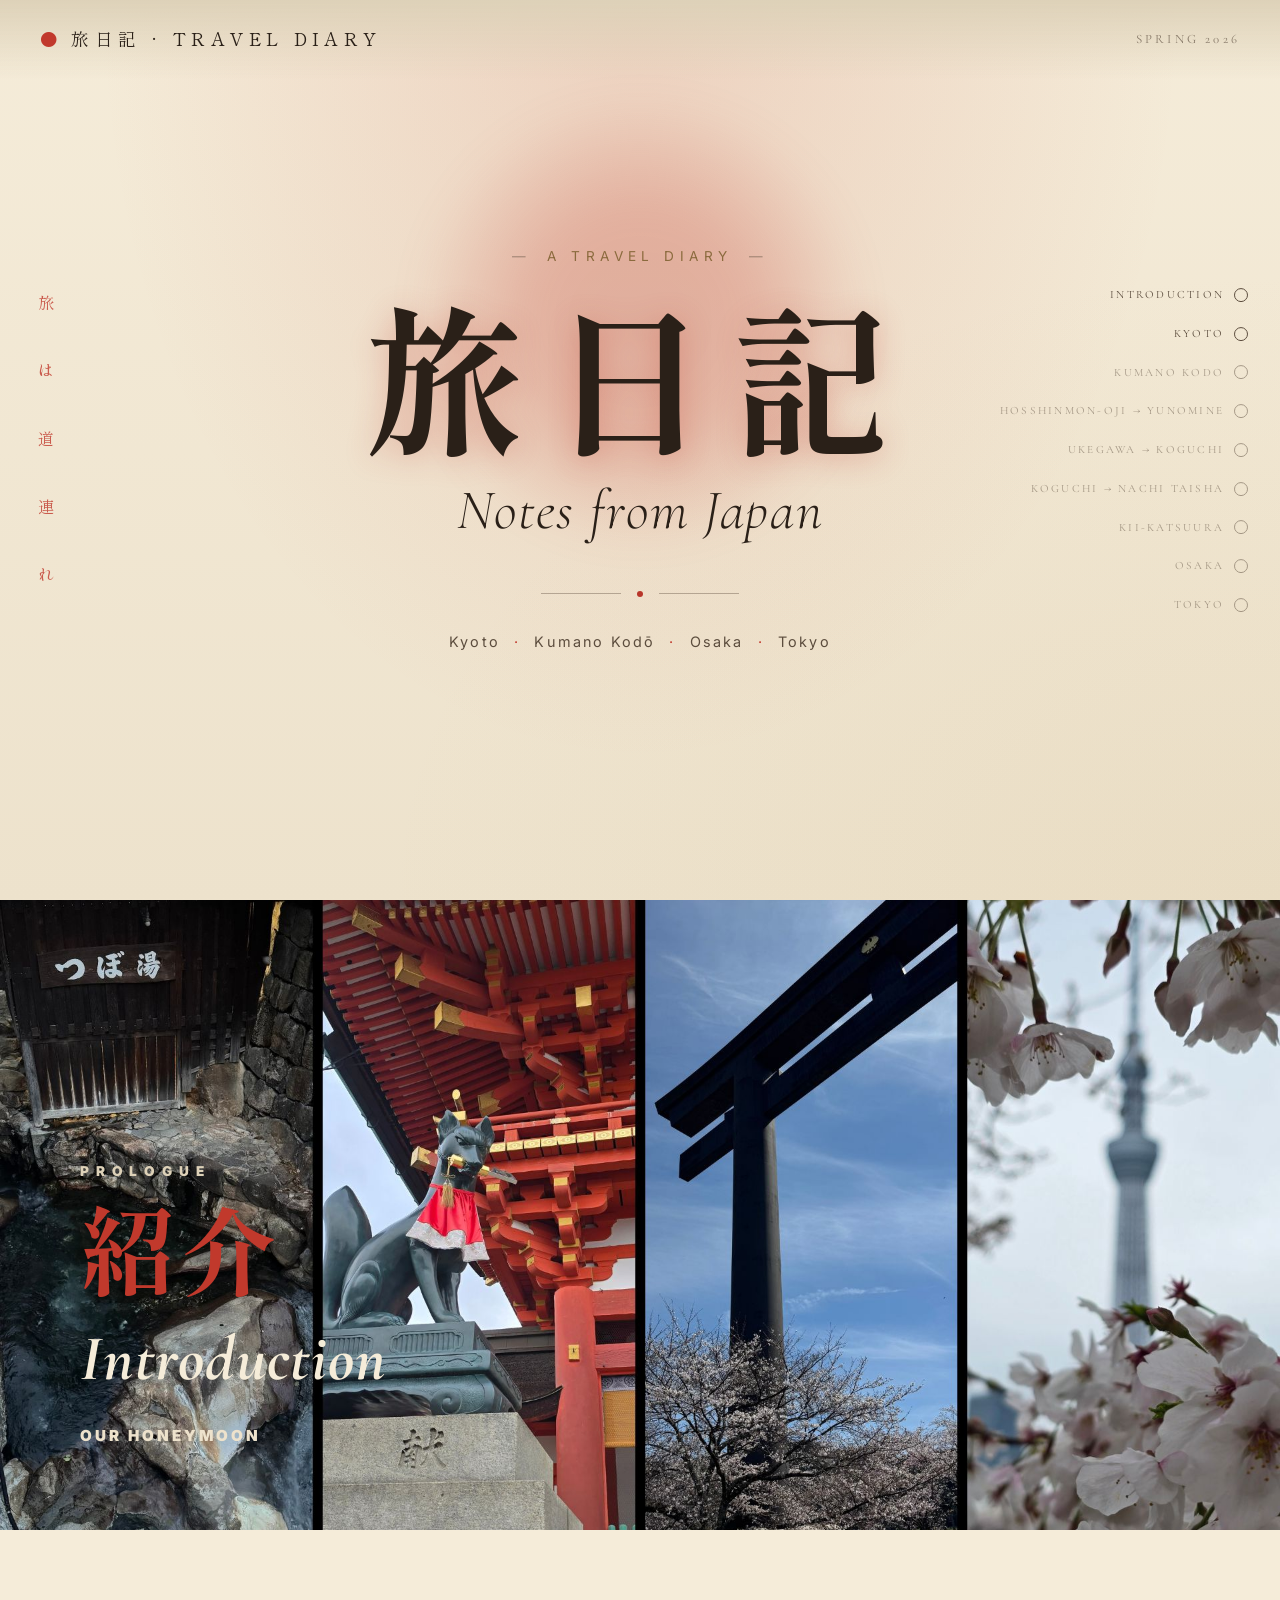
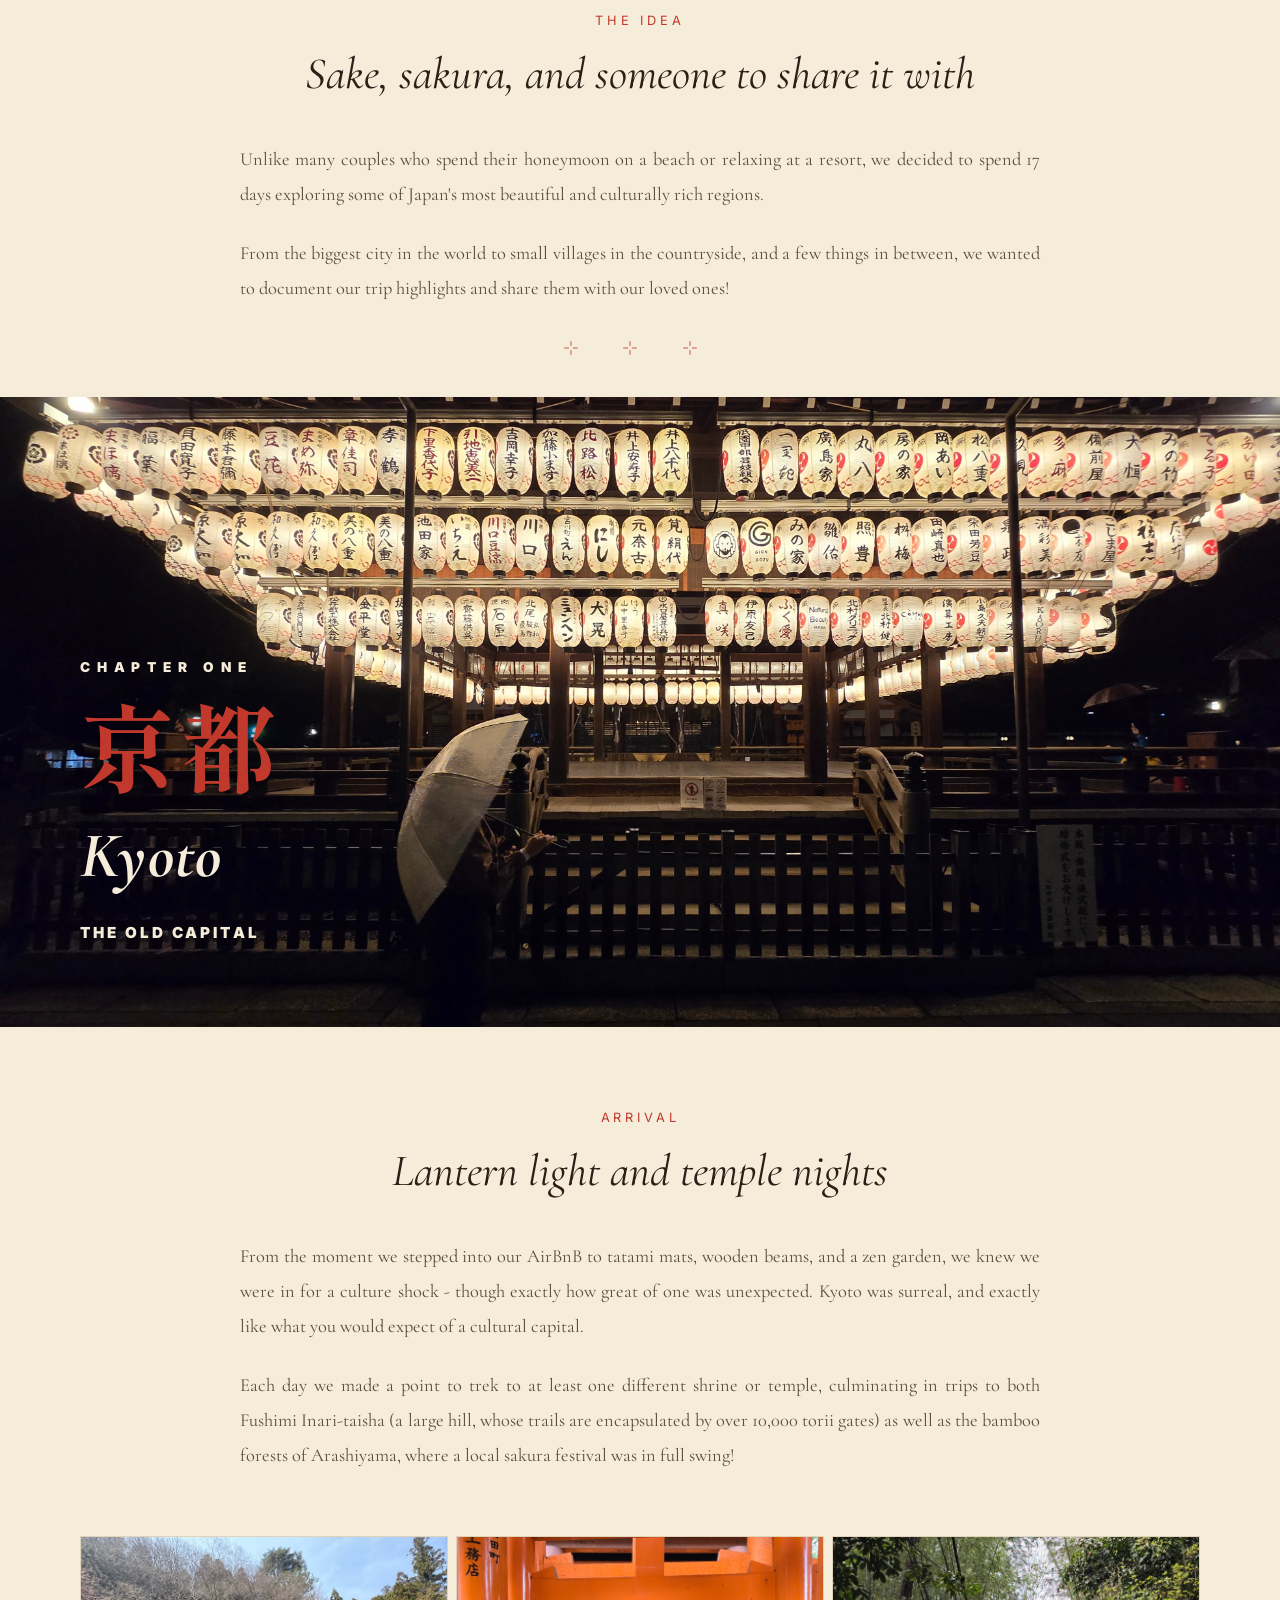
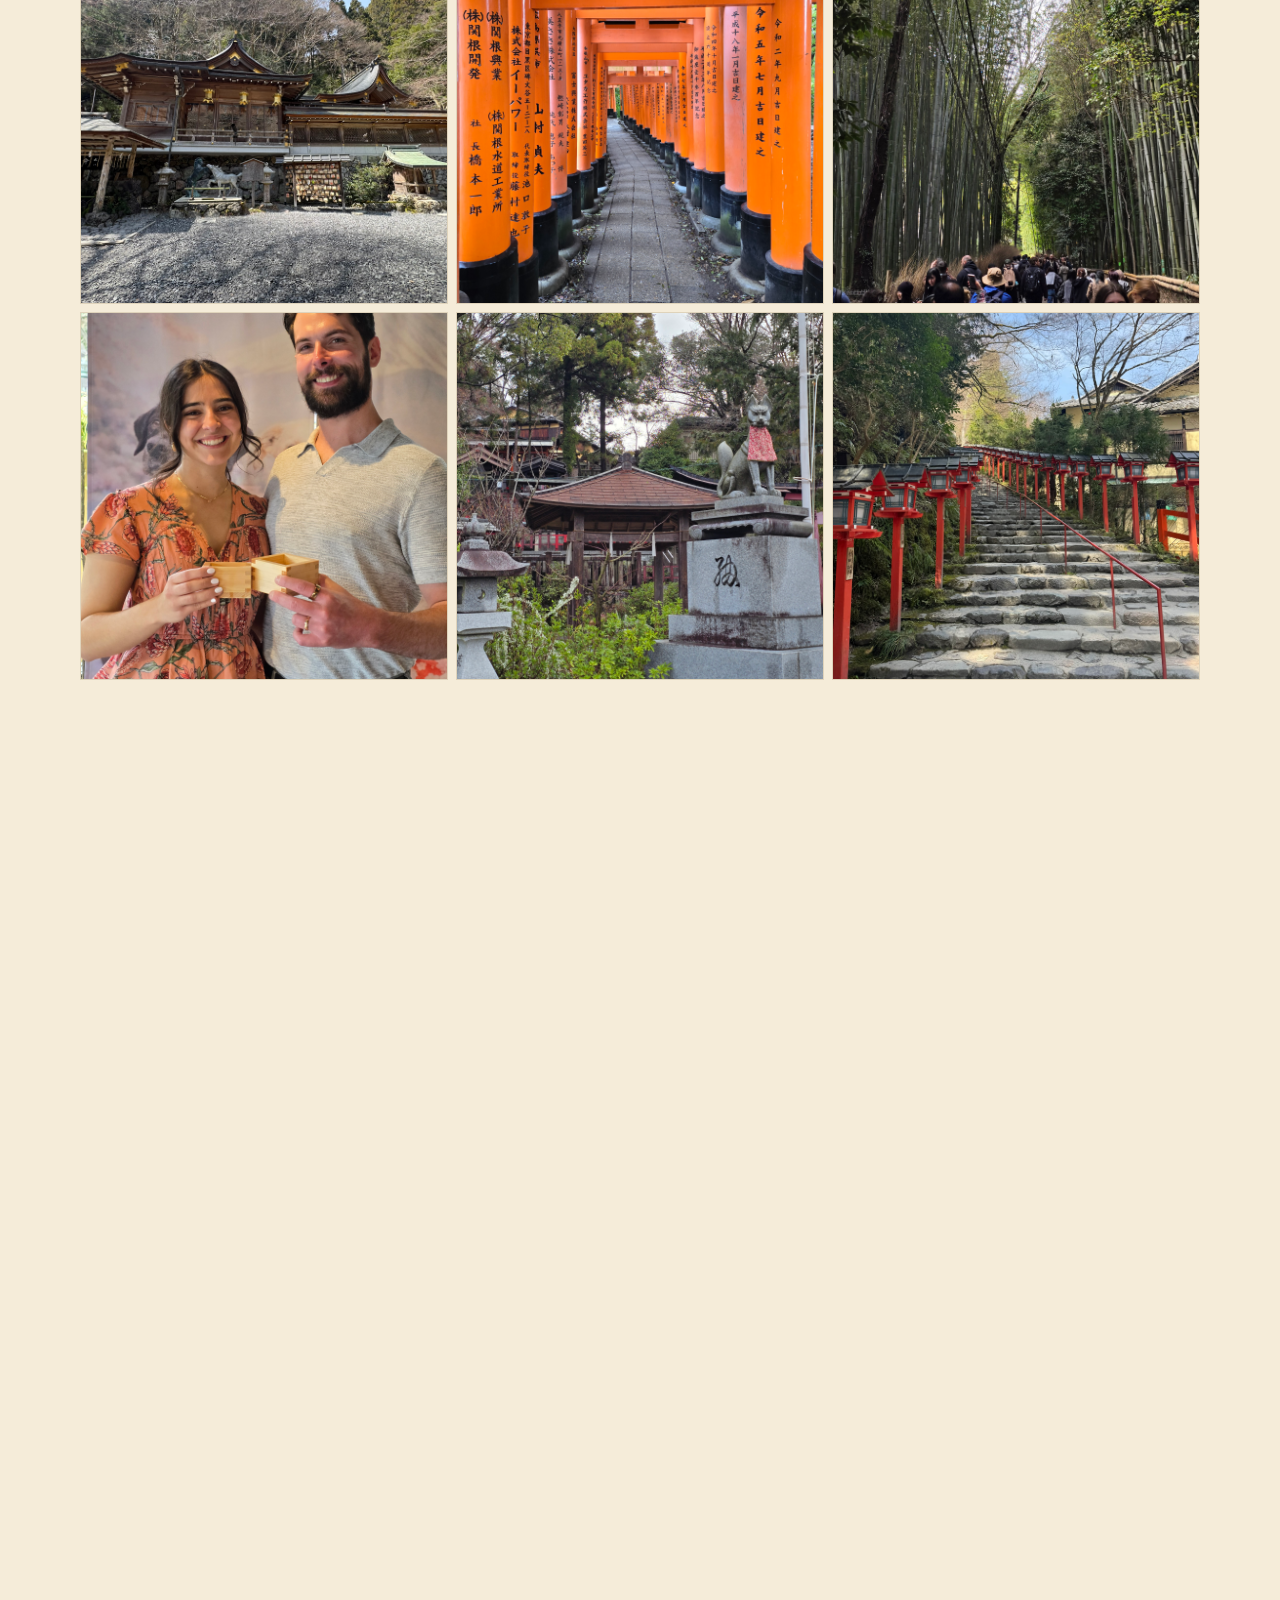
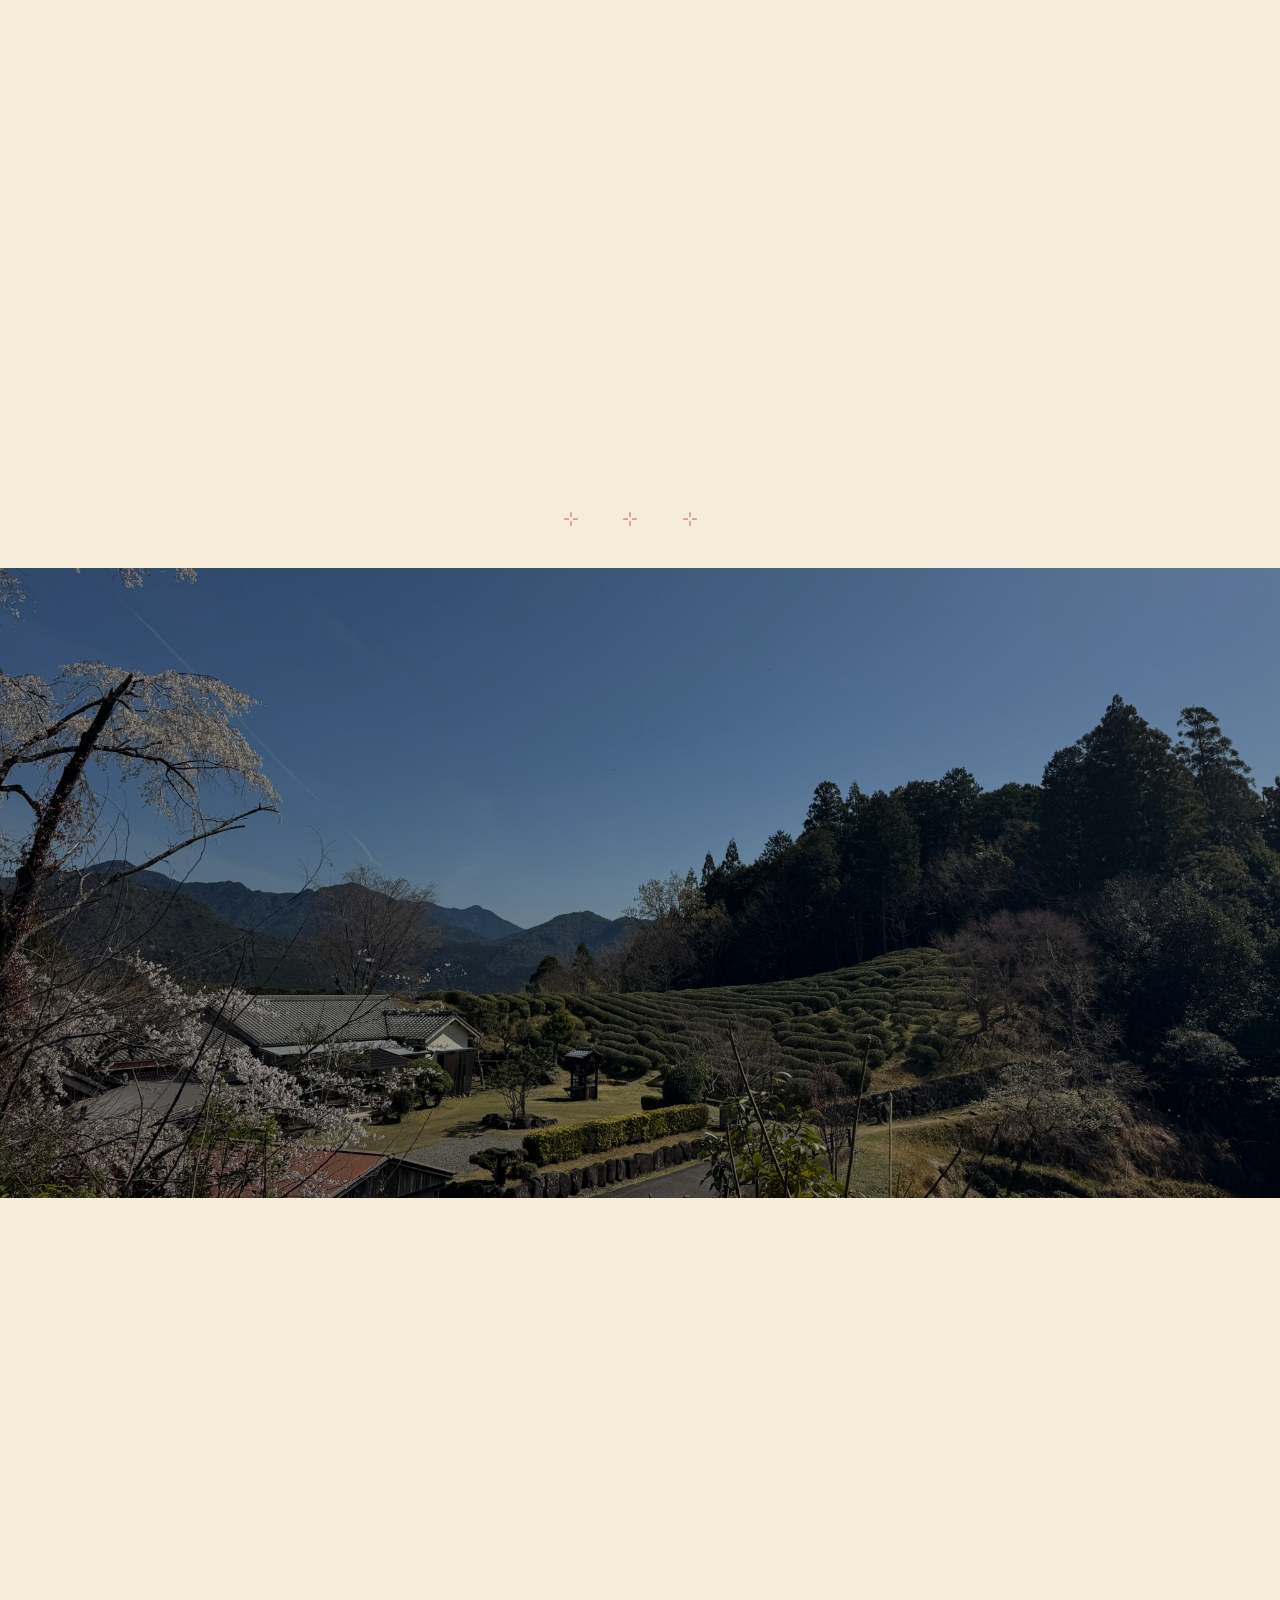
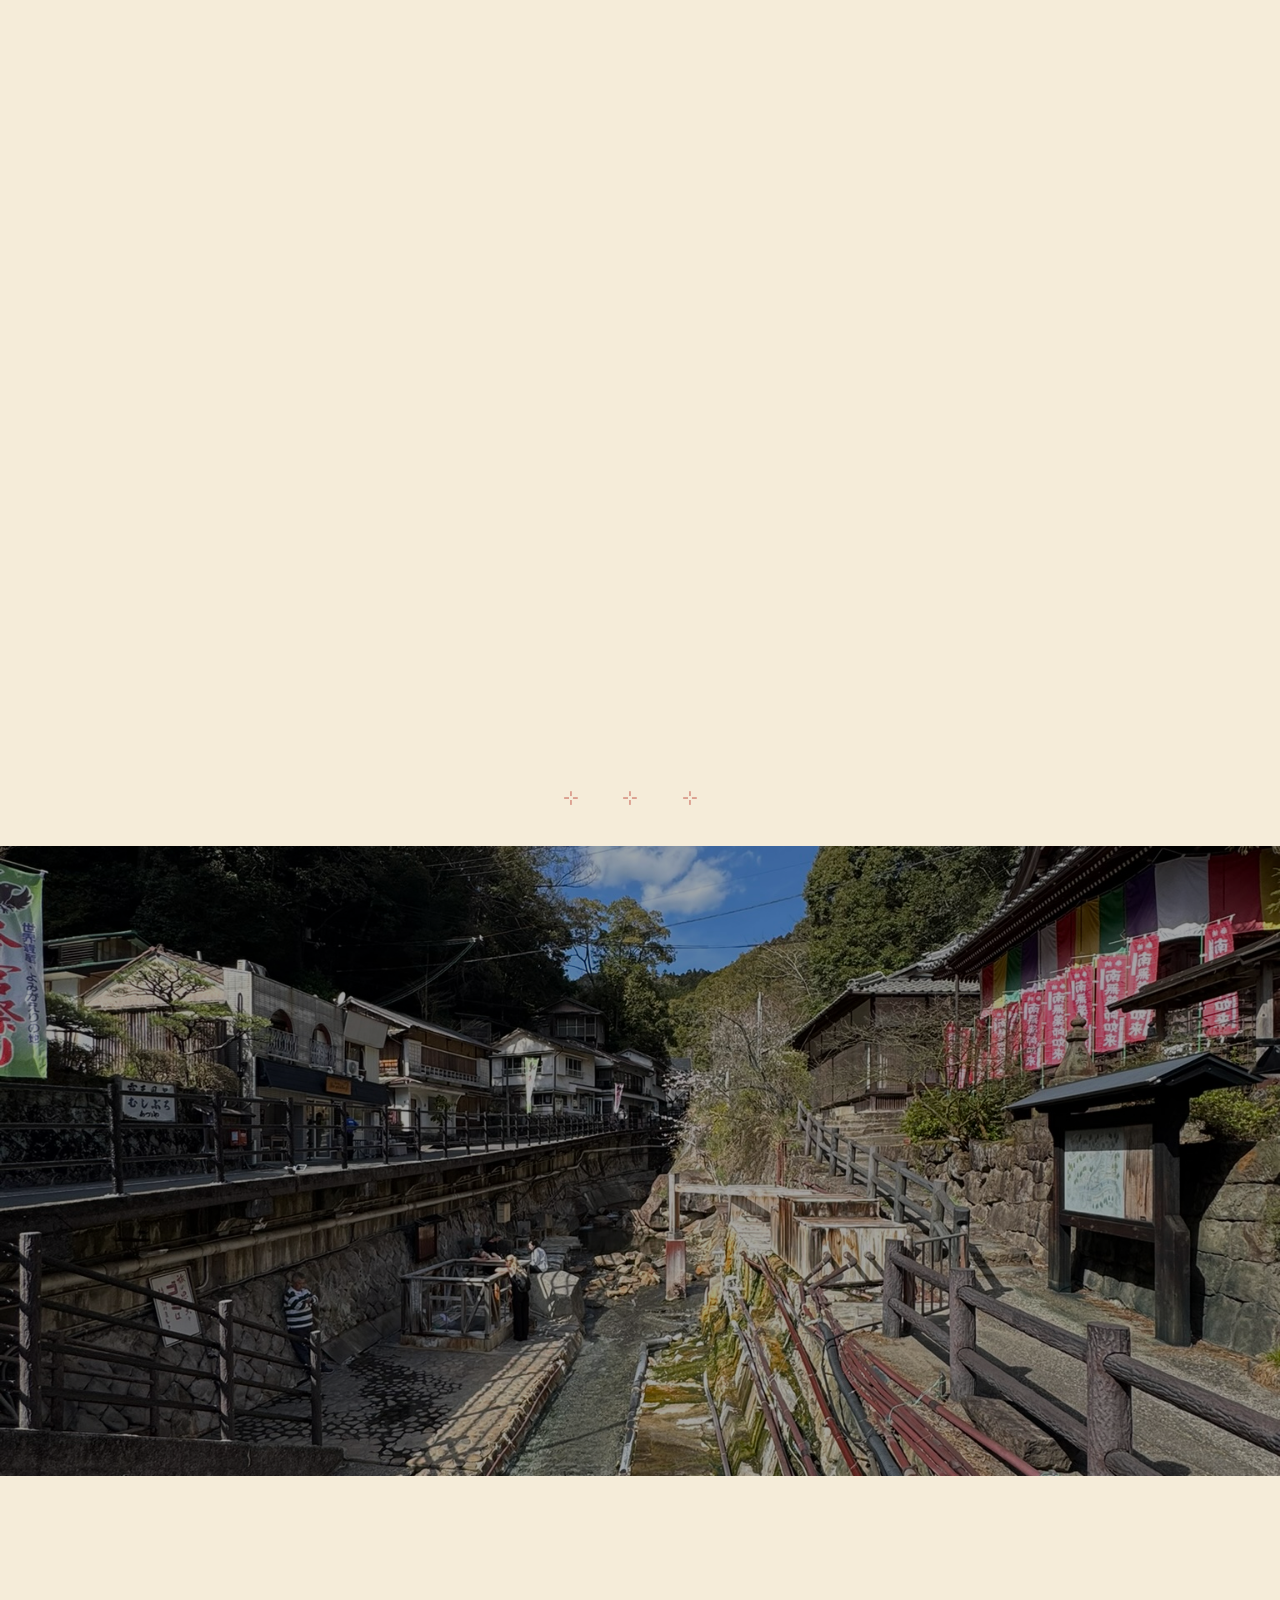
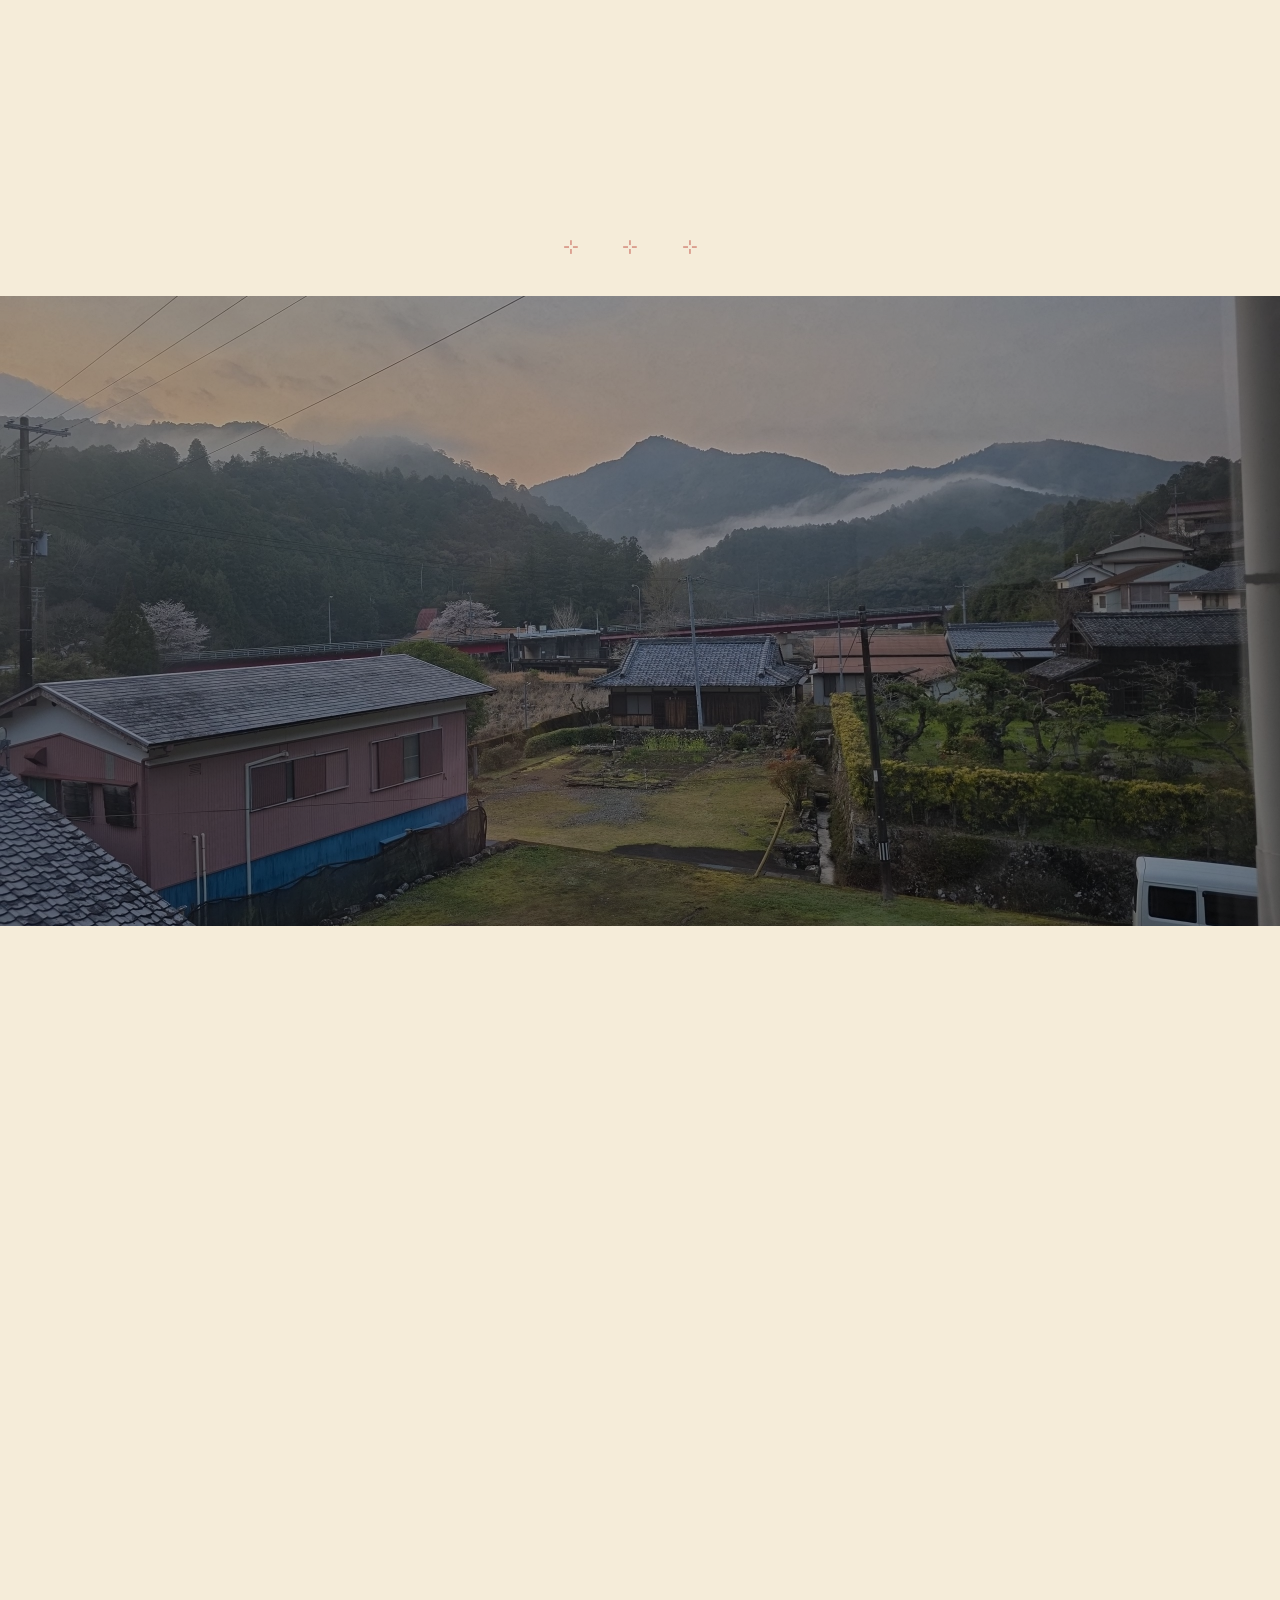
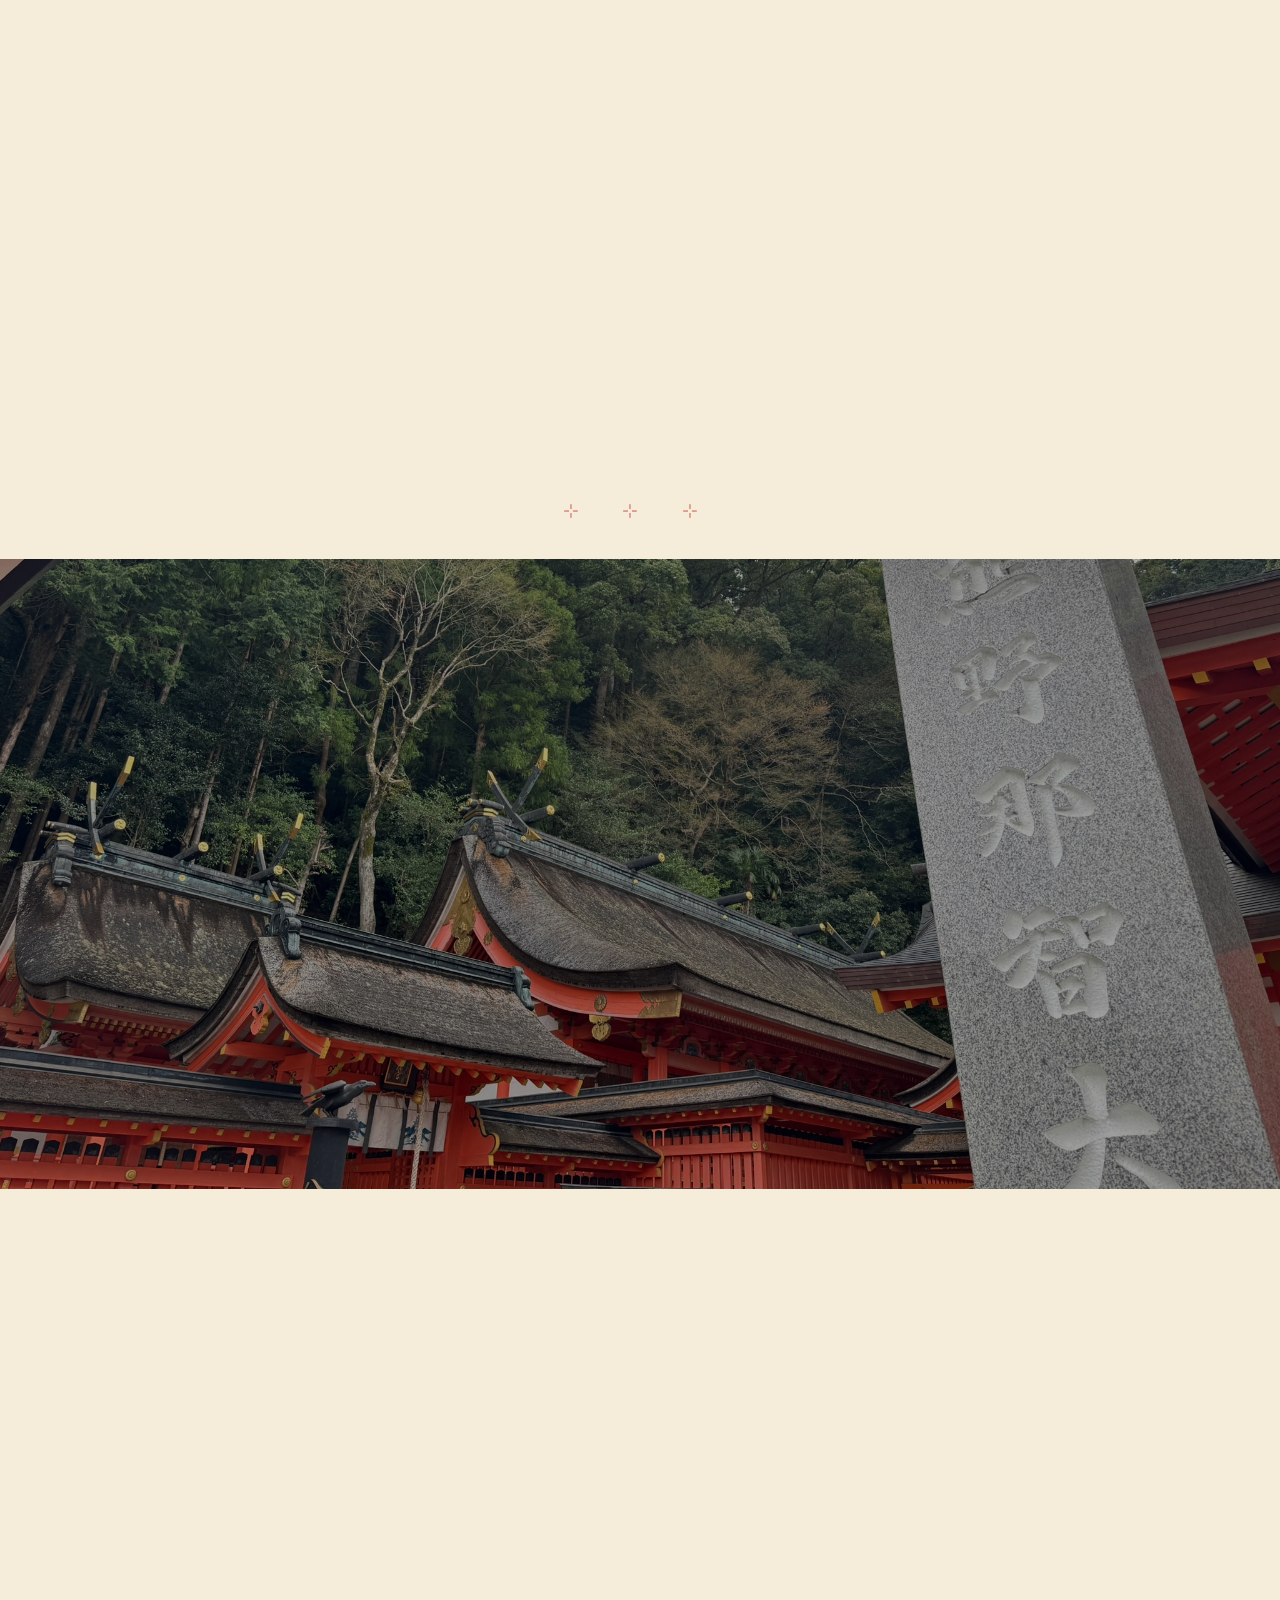
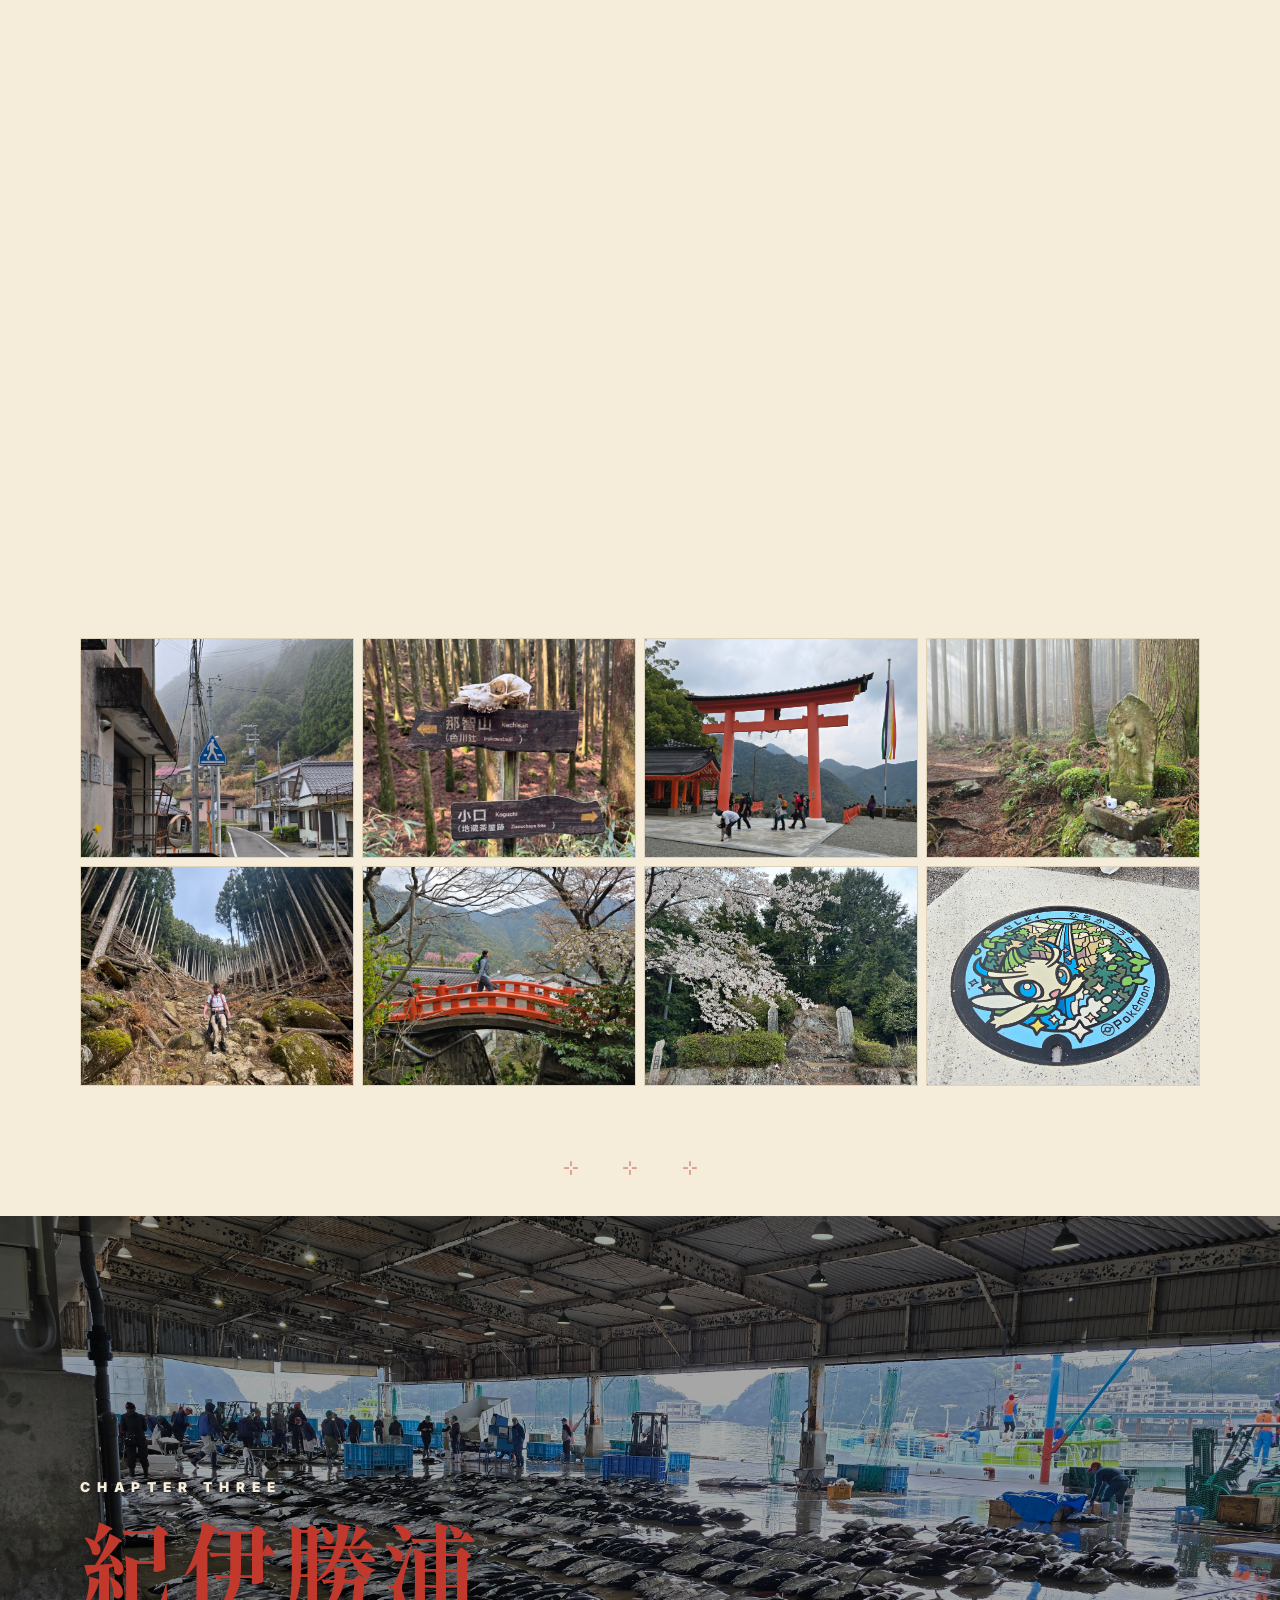
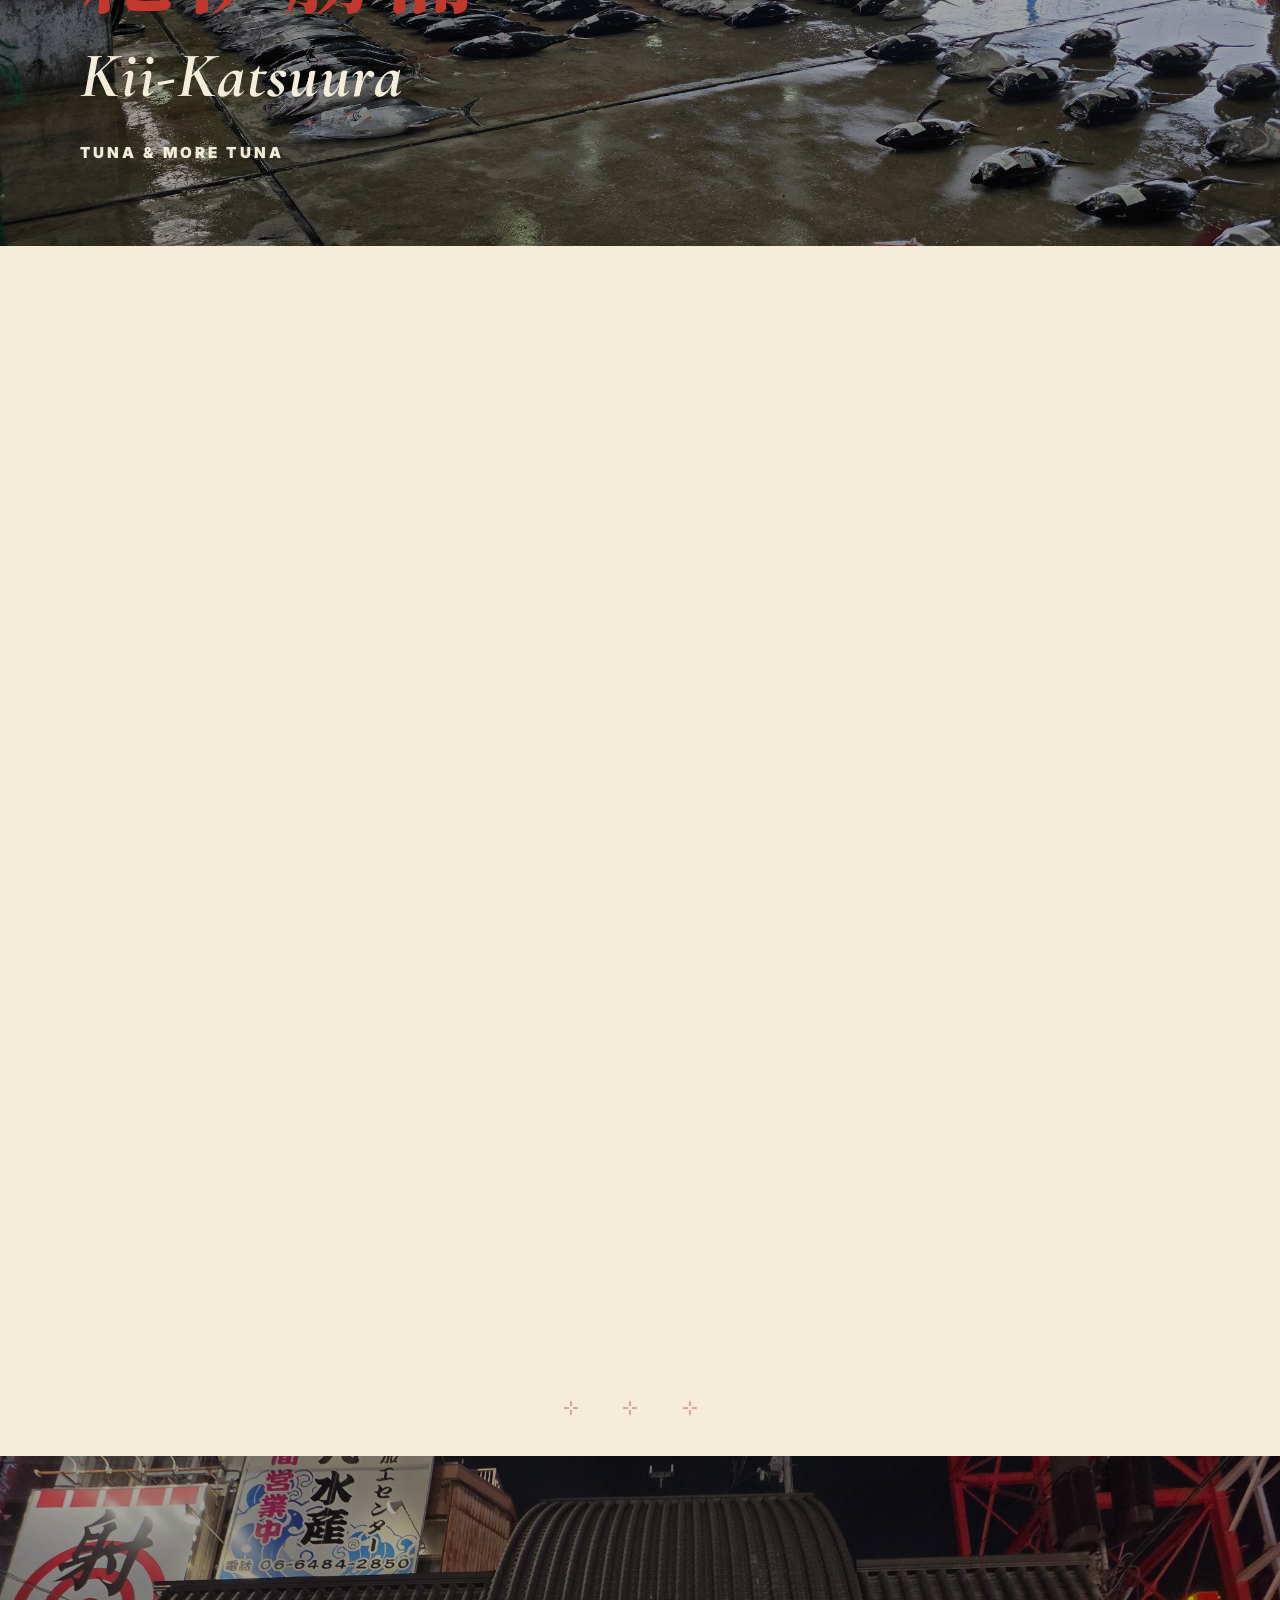
==== commit 7e61339c: "add blurbs" ====
--- a/index.html
+++ b/index.html
@@ -100,14 +100,14 @@
       <article class="story">
         <div class="story-eyebrow">Arrival</div>
         <h3>Lantern light and temple nights</h3>
-        <p>[Open here with the moment of arrival in Kyoto. Was it the first glimpse of a torii at sunset? The hush of
-          the temple gardens? Pick one specific image that anchors the whole experience and start from there. Kyoto
-          rewards a slower pace — let the prose do the same.]</p>
-        <div class="pull">[A short, evocative line worth pulling out — something a friend would highlight if reading
-          aloud. It could be an observation, a small revelation, or simply a description of a moment of quiet.]</div>
-        <p>[Continue the story — the temples you visited, the gardens, the small encounters that made Kyoto feel
-          personal rather than postcard. Specific details (a name, a smell, a sound) do more work here than sweeping
-          summaries.]</p>
+        <p>From the moment we stepped into our AirBnB to tatami mats, wooden beams, and a zen garden, we knew we were in
+          for a culture shock - though exactly how great of one was unexpected. Kyoto was surreal, and exactly like what
+          you would expect of a cultural capital.</p>
+
+        <p>Each day we made a point to trek to at least one different shrine or temple, culminating in trips to both
+          Fushimi Inari-taisha
+          (a large hill, whose trails are encapsulated by over 10,000 torii gates) as well as the bamboo forests of
+          Arashiyama, where a local sakura festival was in full swing! </p>
       </article>
 
       <div class="photo-mosaic mosaic-uniform kyoyo">
@@ -122,14 +122,17 @@
       <article class="story">
         <div class="story-eyebrow">Uji</div>
         <h3>A quick trip to the matcha capital</h3>
-        <p>[Open here with the moment of arrival in Kyoto. Was it the first glimpse of a torii at sunset? The hush of
-          the temple gardens? Pick one specific image that anchors the whole experience and start from there. Kyoto
-          rewards a slower pace — let the prose do the same.]</p>
-        <div class="pull">[A short, evocative line worth pulling out — something a friend would highlight if reading
-          aloud. It could be an observation, a small revelation, or simply a description of a moment of quiet.]</div>
-        <p>[Continue the story — the temples you visited, the gardens, the small encounters that made Kyoto feel
-          personal rather than postcard. Specific details (a name, a smell, a sound) do more work here than sweeping
-          summaries.]</p>
+        <p>With a love of matcha to be satisfied, we decided to take a small trip (~30 minutes by train) to Uji, the
+          matcha capital of Japan! Needless to say, we returned home
+          with a carry-on's worth of matcha, hojicha, and tea cakes.</p>
+
+        <div class="pull">"Yeah - this might be the best thing I've ever tasted." - Carole, one bite into a sakura and
+          black sesame matcha affogato.</div>
+
+        <p>Unfortunately, we were unable to get reservations at the Nintendo Museum there, but after some tea and
+          snacks, we were able to visit Byodoin temple -
+          an absolutely gorgeous buddhist temple and museum whose central gilded sanctuary was dubbed "The Phoenix
+          Hall". </p>
       </article>
 
       <div class="photo-mosaic mosaic-uniform uji">
@@ -210,11 +213,16 @@
       <article class="story">
         <div class="story-eyebrow">Kii Mountains</div>
         <h3>Enter the forest. Leave the noise</h3>
-        <p>[Set the scene at the trailhead — Takijiri-oji, the small ceremony of beginning. The weight of the pack, the
-          smell of cedar, the trail sign in two scripts. Was the day clear or misty? Were you walking alone, with a
-          guide, or with friends?]</p>
-        <p>[Walk the reader through the first stretch — the steep climbs, the oji shrines (small altars) along the way,
-          the rhythm of stopping and starting. End with arrival at the minshuku and the first hot bath.]</p>
+        <p>In order to psych ourselves up to tackle the largest city in the world, we decided to get in sometime away
+          from any people, hustle, and bustle. The Kumano Kodo is a UNESCO recognized
+          cultural pilgrimage across the Kii peninsula, traveled by nobles who wished to cleanse their being of their
+          past and present selves. As it happens, the Kumano region is recognized as a place where one dies and comes
+          back to life anew.
+        </p>
+        <p>So we traveled south along the coast to our lodgings in the (western) coastal town of Kii-Tanabe, making sure
+          to stop by the cultural heritage center to receive our UNESCO passports to stamp at
+          shrines along the way, and set to rest.
+        </p>
       </article>
 
       <div class="photo-mosaic mosaic-uniform kumano-overview">
@@ -224,9 +232,8 @@
       </div>
 
       <article class="story" style="padding-bottom:0;margin-bottom:0;">
-        <p style="margin-bottom:0;">[Walk the reader through the first stretch — the steep climbs, the oji shrines
-          (small altars) along the way,
-          the rhythm of stopping and starting. End with arrival at the minshuku and the first hot bath.]</p>
+        <p style="margin-bottom:0;">We were no strangers to strenuous hikes, though this - backpacking through a foreign
+          land, with next to no understanding of the language and customs - would be a first for both of us. </p>
       </article>
     </div>
   </section>
@@ -252,13 +259,24 @@
       <article class="story">
         <div class="story-eyebrow">Into the Forest</div>
         <h3>The first steps on a thousand-year path</h3>
-        <p>[Set the scene at the trailhead — Takijiri-oji, the small ceremony of beginning. The weight of the pack, the
-          smell of cedar, the trail sign in two scripts. Was the day clear or misty? Were you walking alone, with a
-          guide, or with friends?]</p>
-        <div class="pull">[A short reflection on what it felt like to begin — physically, but also something else. The
-          Kumano Kodō has a way of stripping things down. Capture that early.]</div>
-        <p>[Walk the reader through the first stretch — the steep climbs, the oji shrines (small altars) along the way,
-          the rhythm of stopping and starting. End with arrival at the minshuku and the first hot bath.]</p>
+        <p>Starting from the shrine Hosshinmon-oji in Kii-Tanabe, we took an early morning bus with nothing but our
+          packs to the nearby shrine of Takajiri-oji, the traditional "starting point" of the pilgrimage.
+          At this point in the hike the terrain was largely still rural, though lived in; the first half of this led in
+          and out of forests and small neighborhoods, allowing locals to leave produce, crafts, and refreshments in
+          small farmstands
+          for pilgrims to purchase.</p>
+        <div class="pull">"When building Yunomine onsen, a carpenter's apprentice would bring him lunch every day from
+          Hongu, giving some in offering at the Jizo shrine near Yunomine pass. The carpenter, noticing the missing
+          food, sought to catch him in the act;
+          upon doing so, he struck the apprentice across the nose. Instead of the apprentice being harmed, however, the
+          nose of the Jizo fell from the statue. The Jizo repayed the apprentice for his daily offering" - Kumano
+          folklore </div>
+        <p>Midway through, the trail leads through Hongu, a very small town home to Kumano Hongu-tasiha and its torii -
+          the largest torii gate in all the world - and some of the most incredible and affordable sushi and udon to
+          fuel us for the rest of our day. We
+          We continued onward, gaining more and more elevation until we began our descent into Yunomine Onsen to soak
+          our aches in natural hot springs.
+        </p>
       </article>
 
       <div class="photo-mosaic mosaic-b">
@@ -333,12 +351,19 @@
       <article class="story">
         <div class="story-eyebrow">The Long Climb</div>
         <h3>Where the trail gets serious</h3>
-        <p>[Day two is the body's hardest. Open with the morning — sore legs, the cool air, the first switchback. Don't
-          shy away from the difficulty. The contrast makes the arrival sweeter.]</p>
-        <div class="pull">[An honest line about pushing through — what you told yourself, or what someone told you, or
-          the small thing that kept you walking.]</div>
-        <p>[Take the reader to the high pass — what you could see, what you couldn't because of mist. Then bring them
-          down into Hongū and the great torii at Ōyunohara, which most photographs fail to convey the scale of.]</p>
+        <p>Fully rested, we were ready for the hardest leg of the hike. Leaving the beauty of Yunomine was no small
+          feat, and this day's journey threatened tough terrain and rain (that luckily never came).
+          Most of the day was spent hiking through dense forest, stopping at small shrines along the way, though
+          occasionally the foliage broke, and we were able to look out from some high vistas.</p>
+
+        <p>This day's journey ended in Koguchi, a small agricultural village with one small convenience store, a cafe,
+          an abandoned elementary school, and a campground. Near the campground, two guys had set up a food truck, and
+          were selling souvenirs
+          brought back from Bolivia! We hung around for a while before walking back into the sleepy village, to the
+          former co-op building turned lodgings where we would spend the night. Of all the places that we visited, we
+          both agree that Koguchi
+          was a serene, special place.
+        </p>
       </article>
 
       <div class="photo-mosaic mosaic-portrait-4">
@@ -371,13 +396,20 @@
       <article class="story">
         <div class="story-eyebrow">The Final Descent</div>
         <h3>Nachi Falls, and the end of the path</h3>
-        <p>[The last day descends toward Nachi Taisha and Japan's tallest waterfall. Describe that first glimpse of the
-          three-story pagoda framed against the falls — it's the iconic image of the Kumano Kodō, and it's earned only
-          by the walk that precedes it.]</p>
-        <div class="pull">[Three days on the pilgrim's path is enough to shift something. Name that shift, in your own
-          words. Don't generalize — be personal.]</div>
-        <p>[End with arrival at the coast, the change of air, what you ate to celebrate, what you wrote in your journal
-          that night.]</p>
+        <p>Before dawn, we began a steep climb up from Koguchi - the first third or so of the day would prove the most
+          challenging. The misty, dense forests along this climb then made way to the ruins of abandoned tea houses,
+          built to accommodate travelers and
+          pilgrims alike. Unlike the first day (which felt like hiking through communities) or the second (which was
+          invariably just "trees"), the third showed us numerous different environments, the aftermath of a landslide,
+          and even some incredible wildlife (a gorgeous pheasant and a tanuki)!</p>
+
+        <p>By early afternoon, we were arriving at Nachi-taisha, the nation's first official Shinto-Buddhist fusion
+          temple, and the end of our journey. We ate a late lunch and celebrated with ice cream before exploring more of
+          the grounds. This shrine is nestled into the side of a valley,
+          and is at the gateway to Yoshino Kumano National Park, the broader park system through which we were largely
+          hiking. From the park's visitors center, we hopped on a bus that would take us to Kii-Katsura, a fishing
+          village where we'd be spending the night.
+        </p>
       </article>
 
       <div class="photo-mosaic mosaic-2col">
@@ -423,13 +455,22 @@
       <article class="story">
         <div class="story-eyebrow">Sea Air</div>
         <h3>The freshest tuna we'll ever eat</h3>
-        <p>[The arrival in Kii-Katsuura is a sensory pivot — from cedar to salt air, from trail to harbor. Capture that
-          exact moment of changeover. Describe the small fishing town, the boats, the ferry across to Hotel Urashima's
-          cave baths.]</p>
-        <div class="pull">[The cave onsens facing the open Pacific are unforgettable — write the sentence you'd want a
-          friend to remember if they were planning the same trip.]</div>
-        <p>[Round out with the early-morning tuna auction at one of Japan's largest tuna ports, the first sashimi of the
-          trip that came straight from those boats.]</p>
+        <p>We arrived in Kii-Katsura just before sunset, so we checked into our gorgeous accommodations and sought
+          dinner - when in fishing village on the Pacific coast of Japan, what else could you want other than sushi?
+          We located a local sushi counter, joining some familiar fellow pilgrims, new friends ranging from the
+          Netherlands to the faraway reaches of Littleton Colorado (a mere 20 minutes from our own home), and reveled in
+          our
+          triumph while reflecting on our journey with a solemn reverence.
+        </p>
+        <div class="pull">"It really doesn't get much fresher than this, does it?" - Ryan</div>
+        <p>We made sure to wake up bright and early after the most violent thunderstorms either of us had ever witnessed
+          (even having lived through numerous hurricanes) so that we could witness Kii-Katsura's main attraction - a
+          tuna market's daily auction of the night's haul!
+          Observing how these tuna were unloaded, assessed, and arrayed based on buyer was fascinating, thought the true
+          treat came immediately after. Next to the auction was a food hall, where restaurants would buy the daily catch
+          and serve it for breakfast. We opted
+          for "Mochi Tuna" rice bowls, and were quite possibly the best sushi dishes we'll ever stand to have.
+        </p>
       </article>
 
       <div class="photo-mosaic mosaic-uniform">
@@ -461,12 +502,15 @@
       <article class="story">
         <div class="story-eyebrow">After the Quiet</div>
         <h3>Neon, noise, and street food</h3>
-        <p>[Osaka after Kumano is a record-scratch — and that's the joy of it. Open with the sensory blast of Dōtonbori
-          at night. Be playful in the prose; this city earns it.]</p>
-        <div class="pull">[Osaka deserves at least one quotable line — the running Glico man, the steam off a takoyaki
-          cart, the way locals will give you their last opinion about everything if you ask.]</div>
-        <p>[Then surprise the reader with the other Osaka — the castle in the early morning before the crowds, the older
-          shōtengai shopping streets, the third-wave coffee scene in Nakazakichō.]</p>
+        <p>From Kii-Katsura, we took another train, this time to Osaka - a city known for its food and nightlife. We
+          explored many of the busier areas of Dotonbori and were exposed to our new favorite meal (sukiyaki), though
+          the crowds and Vegas-style lights and marquis proved fairly overstimulating.
+
+        </p>
+
+        <p>We were also able to enjoy Osaka Castle before peak times (though still incredibly busy), and ambled around
+          its surrounding parks before making our way to Osaka's pottery row, where locals set up shop with handmade
+          wares.</p>
       </article>
 
       <div class="photo-mosaic mosaic-a">
@@ -491,9 +535,15 @@
         <div class="food-header">
           <div class="ji">任天堂</div>
           <h3>Universal Studios Japan</h3>
-          <p>[Osaka after Kumano is a record-scratch — and that's the joy of it. Open with the sensory blast of
-            Dōtonbori
-            at night. Be playful in the prose; this city earns it.]</p>
+          <p>Before leaving Osaka, we had to visit our very first international theme park - Universal Studios Japan!
+            This experience was equal parts familiar and foreign, like a member of your extended family you haven't seen
+            in years; we both knew what to expect,
+            but also were able to be surprised when we least expected it! Many of the rides were similar, though the
+            inclusion of dedicated Peanuts and Pokemon areas/attractions were welcomed additions by Carole and Ryan,
+            respectively. Just before leaving, on a whim, we decided
+            to get in line for a roller coaster themed as "Club Zedd", which ended up being the collective favorite of
+            the day.
+          </p>
         </div>
         <div class="food-list universal">
           <div class="dish">
@@ -537,13 +587,20 @@
       <article class="story">
         <div class="story-eyebrow">Finale</div>
         <h3>Not one city — many</h3>
-        <p>[Resist the easy "Tokyo is huge" opening and go straight to the neighborhoods you actually got to know.
-          Shimokitazawa? Yanaka? Daikanyama? Treat them as their own small towns.]</p>
-        <div class="pull">[The line that captures why Tokyo, despite the scale, ended up feeling intimate. That's the
-          trick of writing about this city — finding the small.]</div>
-        <p>[Take the reader through your favorite hours — early morning at Senso-ji, the kissaten (old-school coffee
-          shops), the back-alley yakitori joint with six seats. End the trip with a specific image — a last bowl of
-          ramen, a final ride on the Yamanote line at dusk.]</p>
+        <p>Tokyo was too large and too varied to be accurately penned here. Despite being the most populous city metro
+          in the world, so much land is covered that at no point did Tokyo feel overcrowded at all. So many different
+          neighborhoods and pockets were drastically different from each other that any time we stepped above ground
+          from the subway, it felt like we might as well have been in a new city. And there was ALWAYS something going
+          on.
+        </p>
+        <div class="pull">"Why can't 7-Eleven be this good at home?!" - Carole, after her 5th morning konbini smoothie.
+        </div>
+        <p>We stumbled into countless
+          sakura festivals, and even tried to go thrifting but ended up in a local craft beer fest. The food was
+          absolutely insane, and despite the variety we ate Tsukemen that was so ridiculously good, cheap, and fast that
+          we ended up going back the next day.
+          We ended up spending about six days in Tokyo, and I truly am not sure that we experienced enough of it to
+          effectively communicate the scale and breadth of potential.</p>
       </article>
 
       <div class="photo-mosaic mosaic-tokyo">
@@ -583,9 +640,15 @@
         <div class="food-header">
           <div class="ji">美術</div>
           <h3>teamLab Planets </h3>
-          <p>[Osaka after Kumano is a record-scratch — and that's the joy of it. Open with the sensory blast of
-            Dōtonbori
-            at night. Be playful in the prose; this city earns it.]</p>
+          <p>teamLab is a collective of artists with many immersive exhibits around Japan, though their Planets exhibit
+            was something to behold. Half of it was a high-concept art instillation, and the other half an interactive
+            playground for kids; while that may have
+            created a somewhat muddied venn diagram with casualties, it still managed to take our breath away, where we
+            could sit on the floor, staring up at the ceiling for twenty minutes at a time. The experience was capped
+            off with a spontaneous walk-into a secluded and empty bar,
+            though it was certainly advertised. For how insanely cool this sensory-deprevationesque sake bar pod was,
+            I'm shocked that we didn't have to wait hours.
+          </p>
         </div>
         <div class="food-list">
           <div class="dish">
@@ -616,7 +679,7 @@
         <div class="food-list disney">
           <div class="dish">
             <div class="dish-img">
-              <img src="./9_disney/disney-1.jpeg" style="object-position: right;">
+              <img src="./9_disney/disney-1.jpeg">
             </div>
           </div>
           <div class="dish">
--- a/styles.css
+++ b/styles.css
@@ -934,6 +934,12 @@
     display: none;
   }
 
+  #intro .city-banner {
+    height: auto;
+    min-height: 0;
+    aspect-ratio: 3 / 2;
+  }
+
   .city-banner-content {
     padding: 0 2rem 3rem;
   }
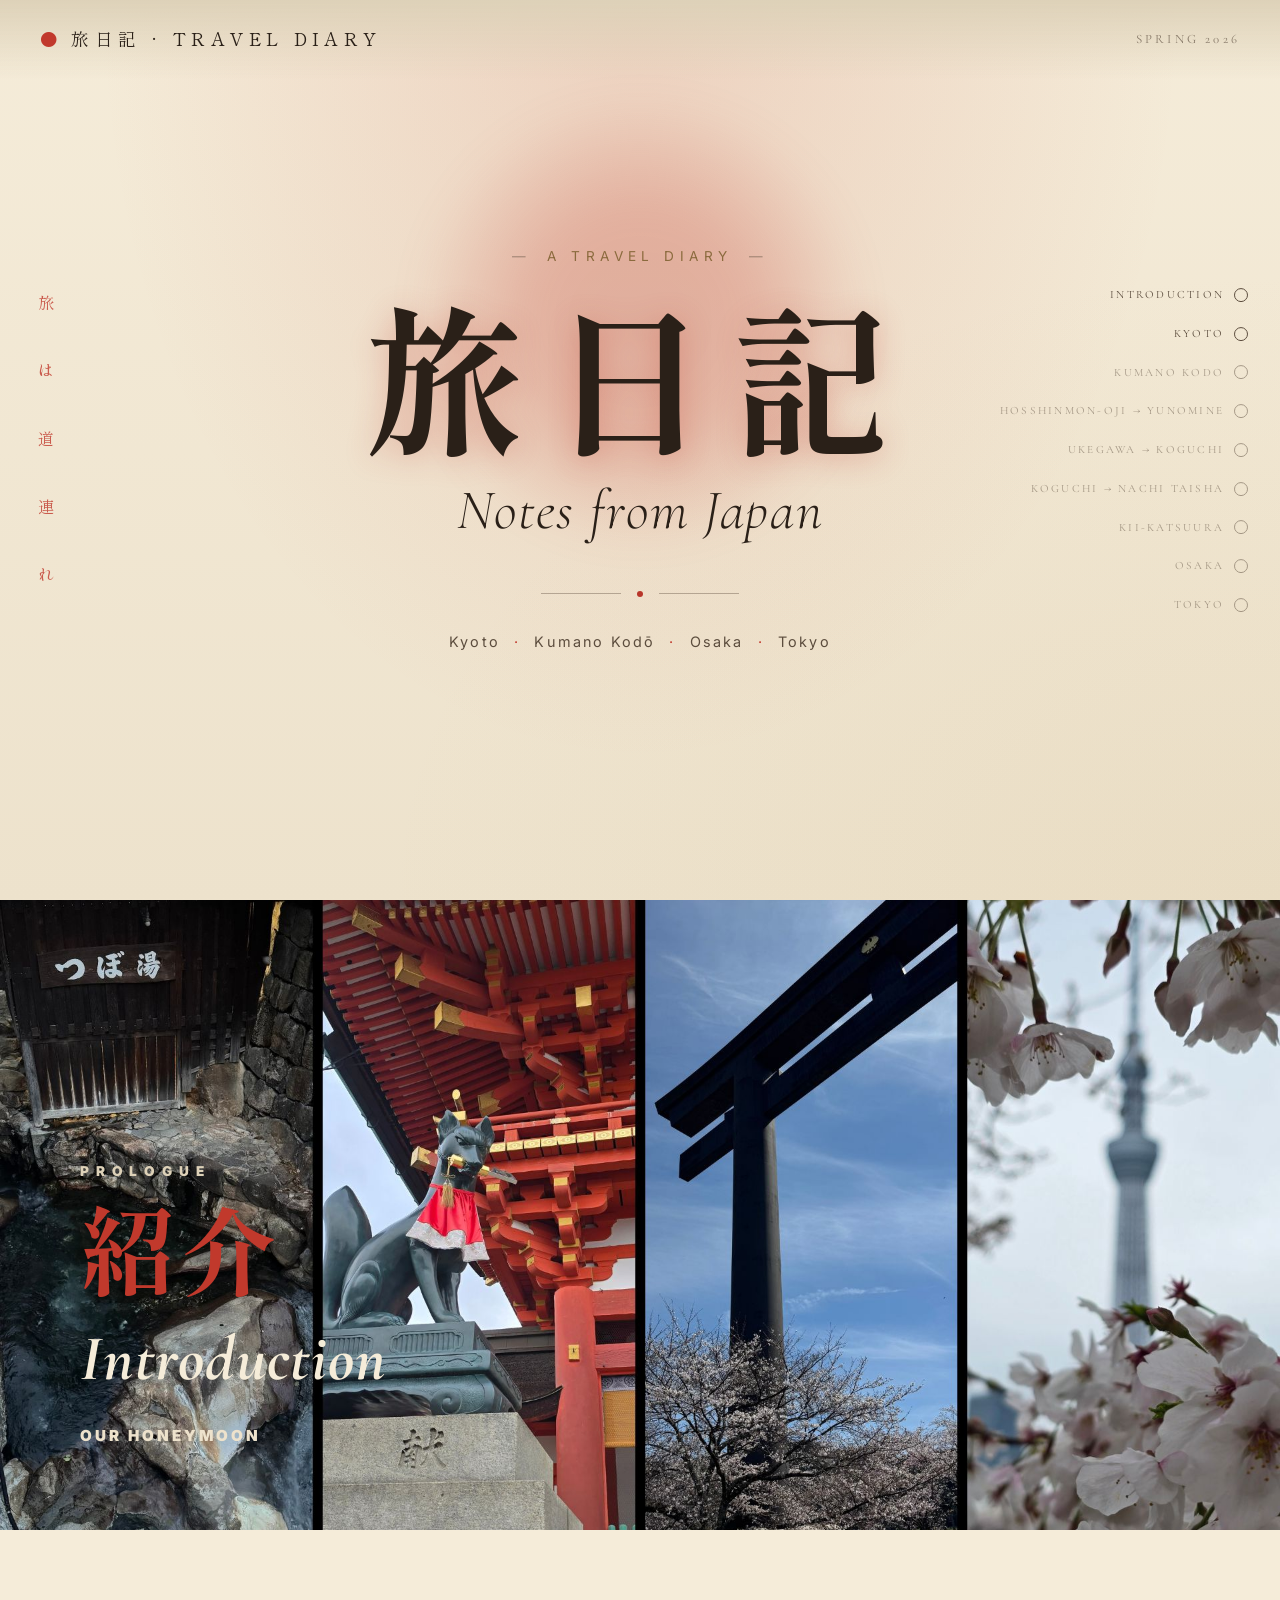
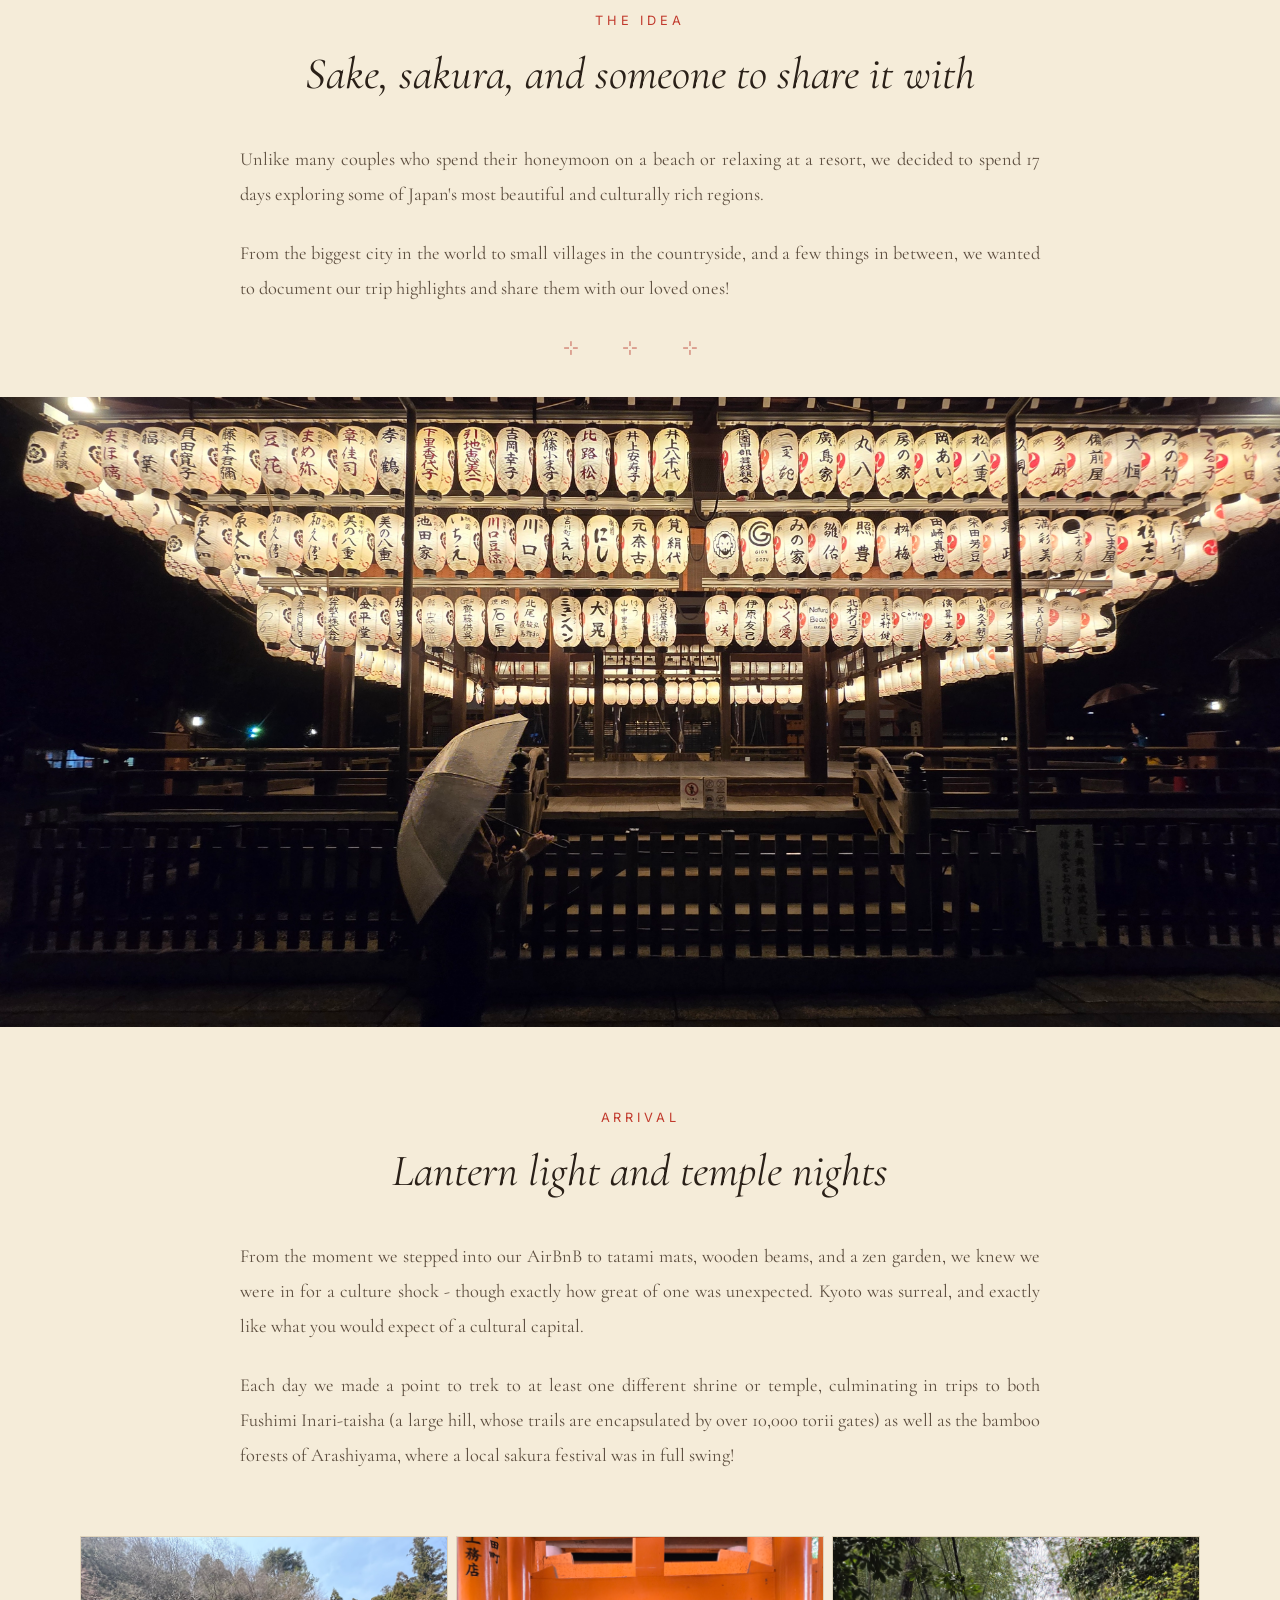
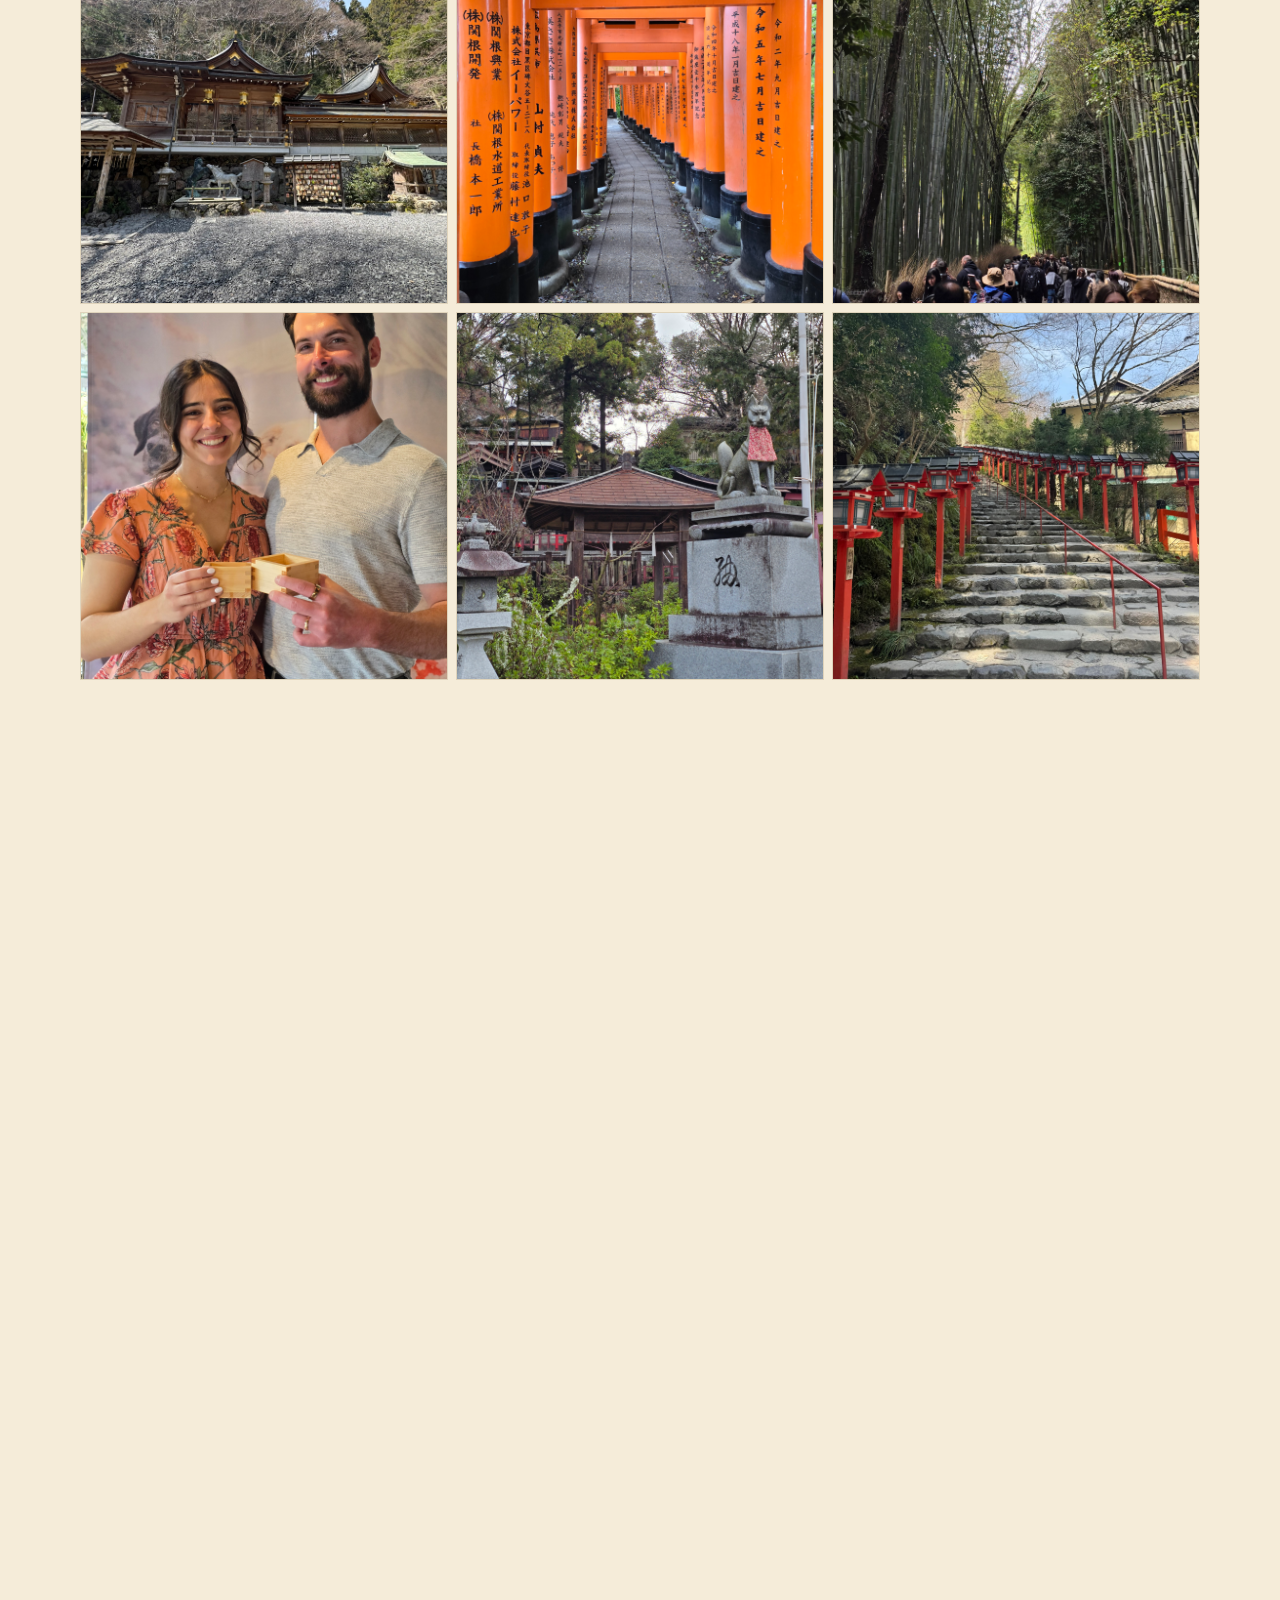
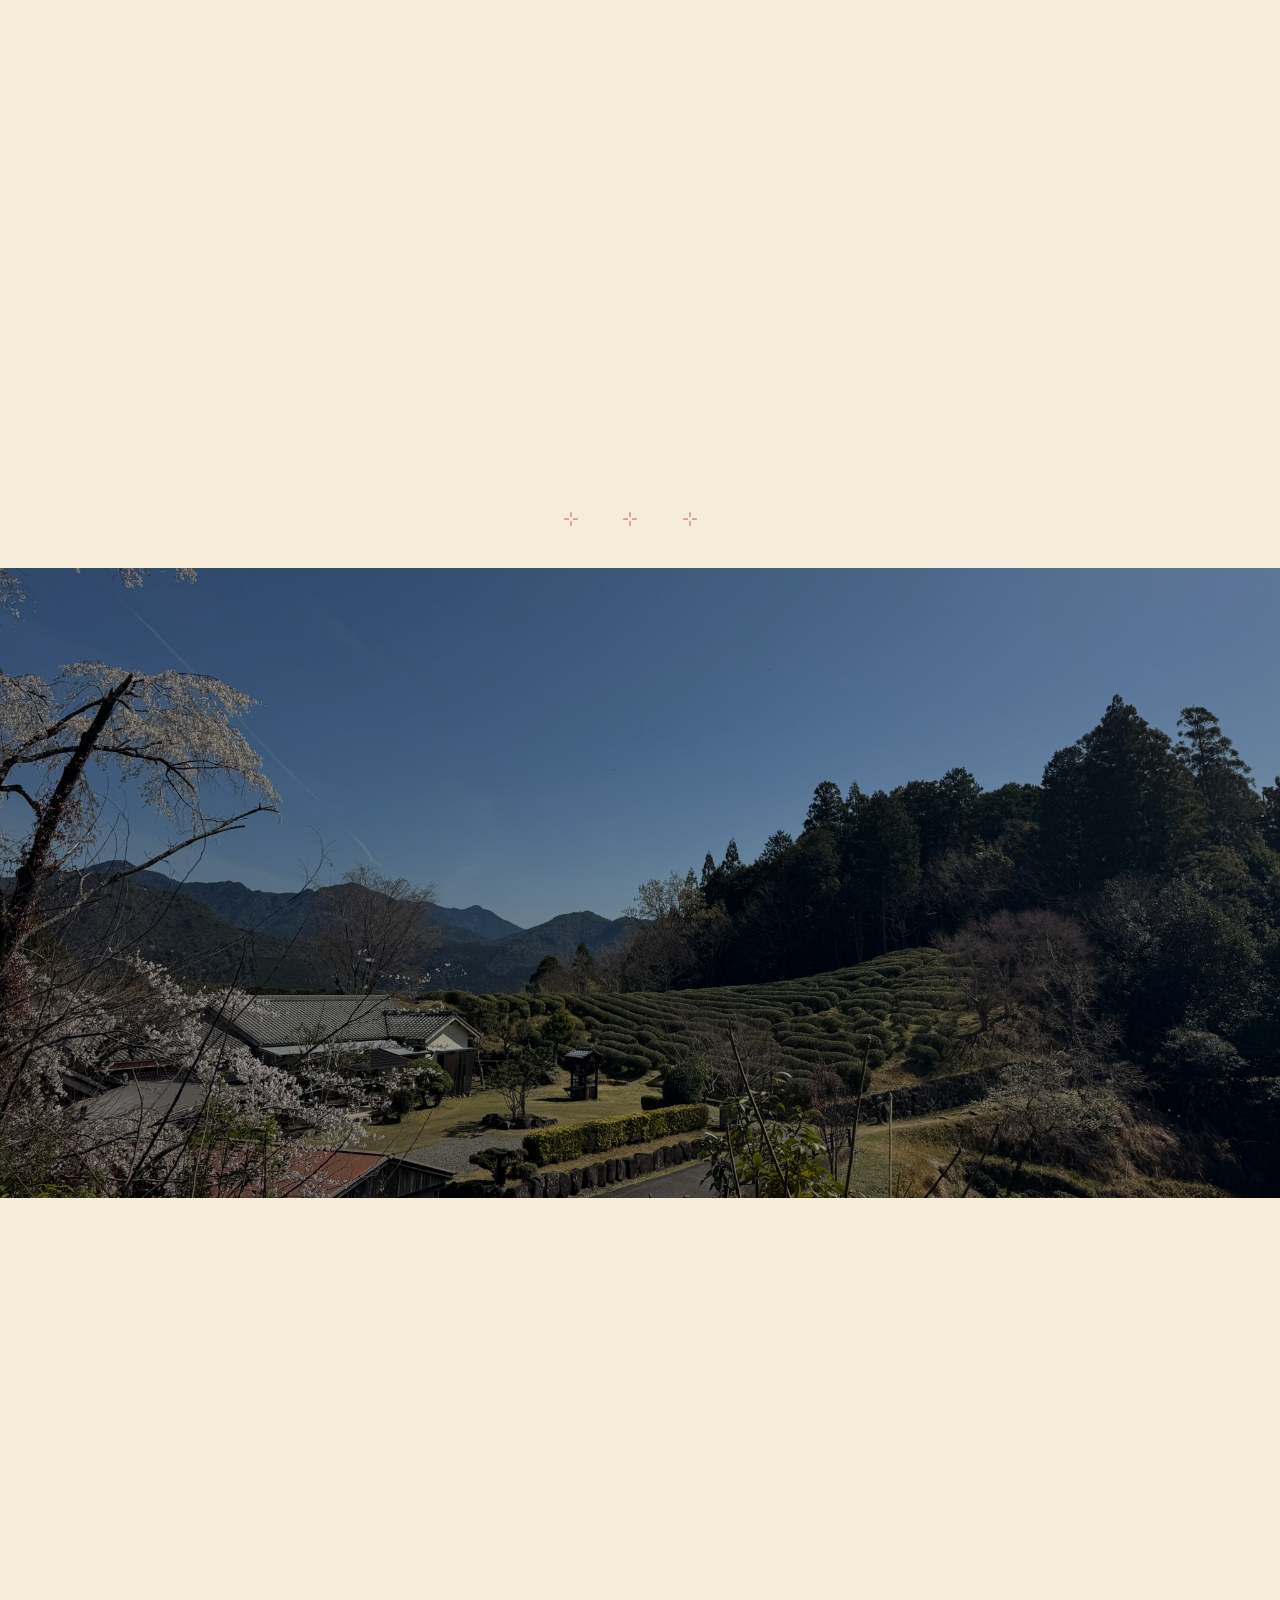
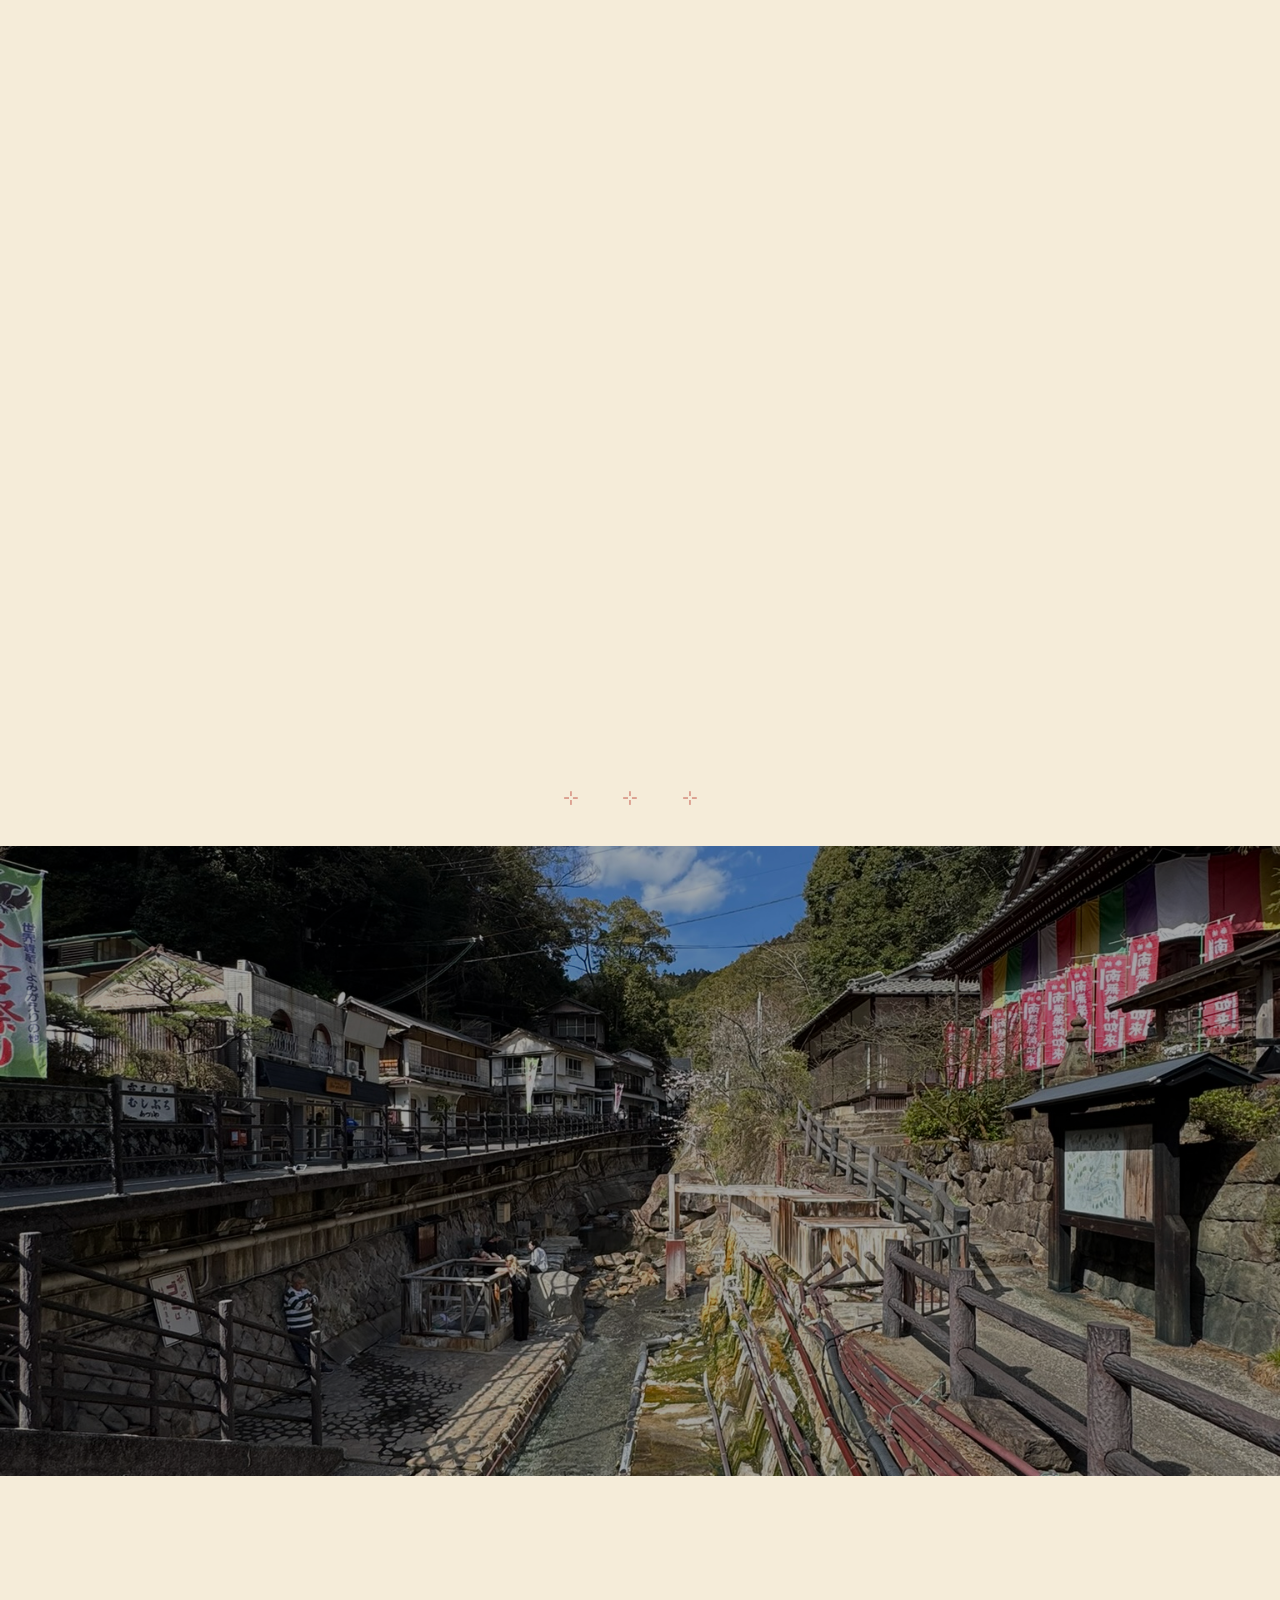
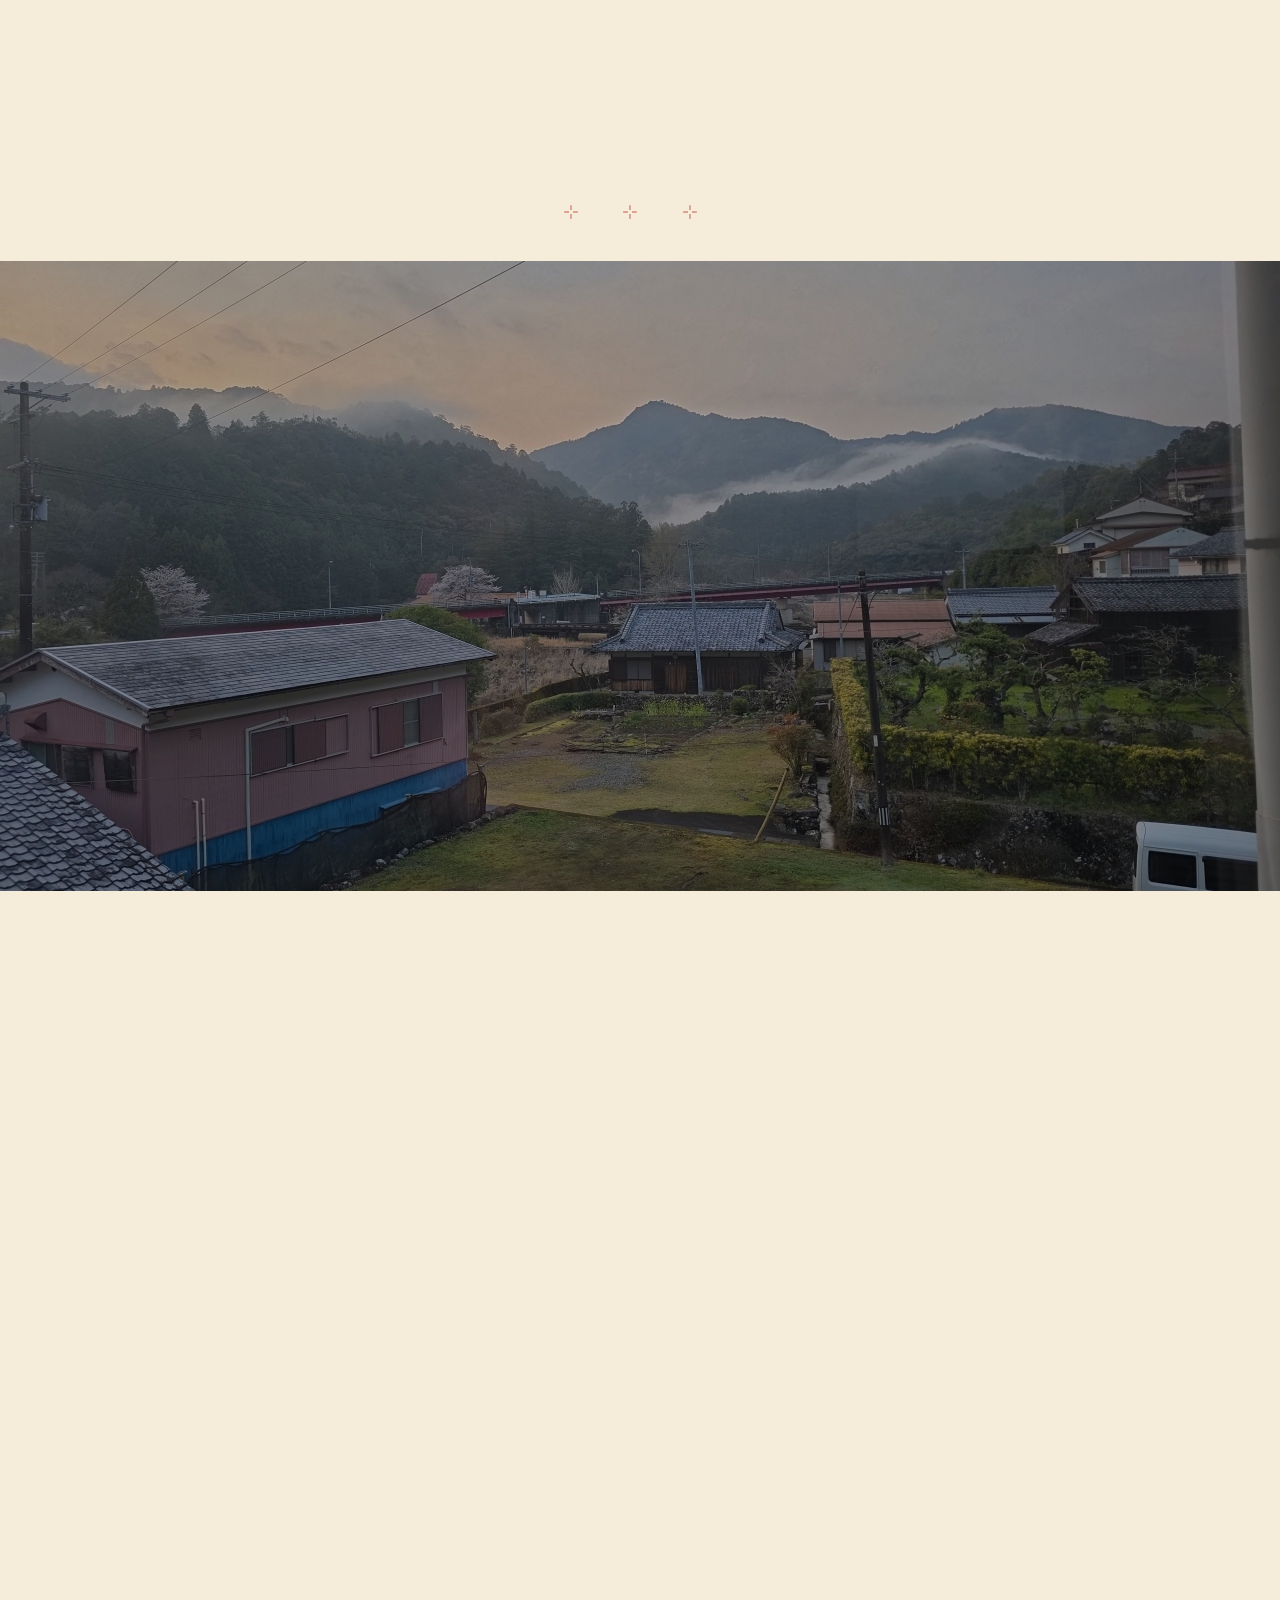
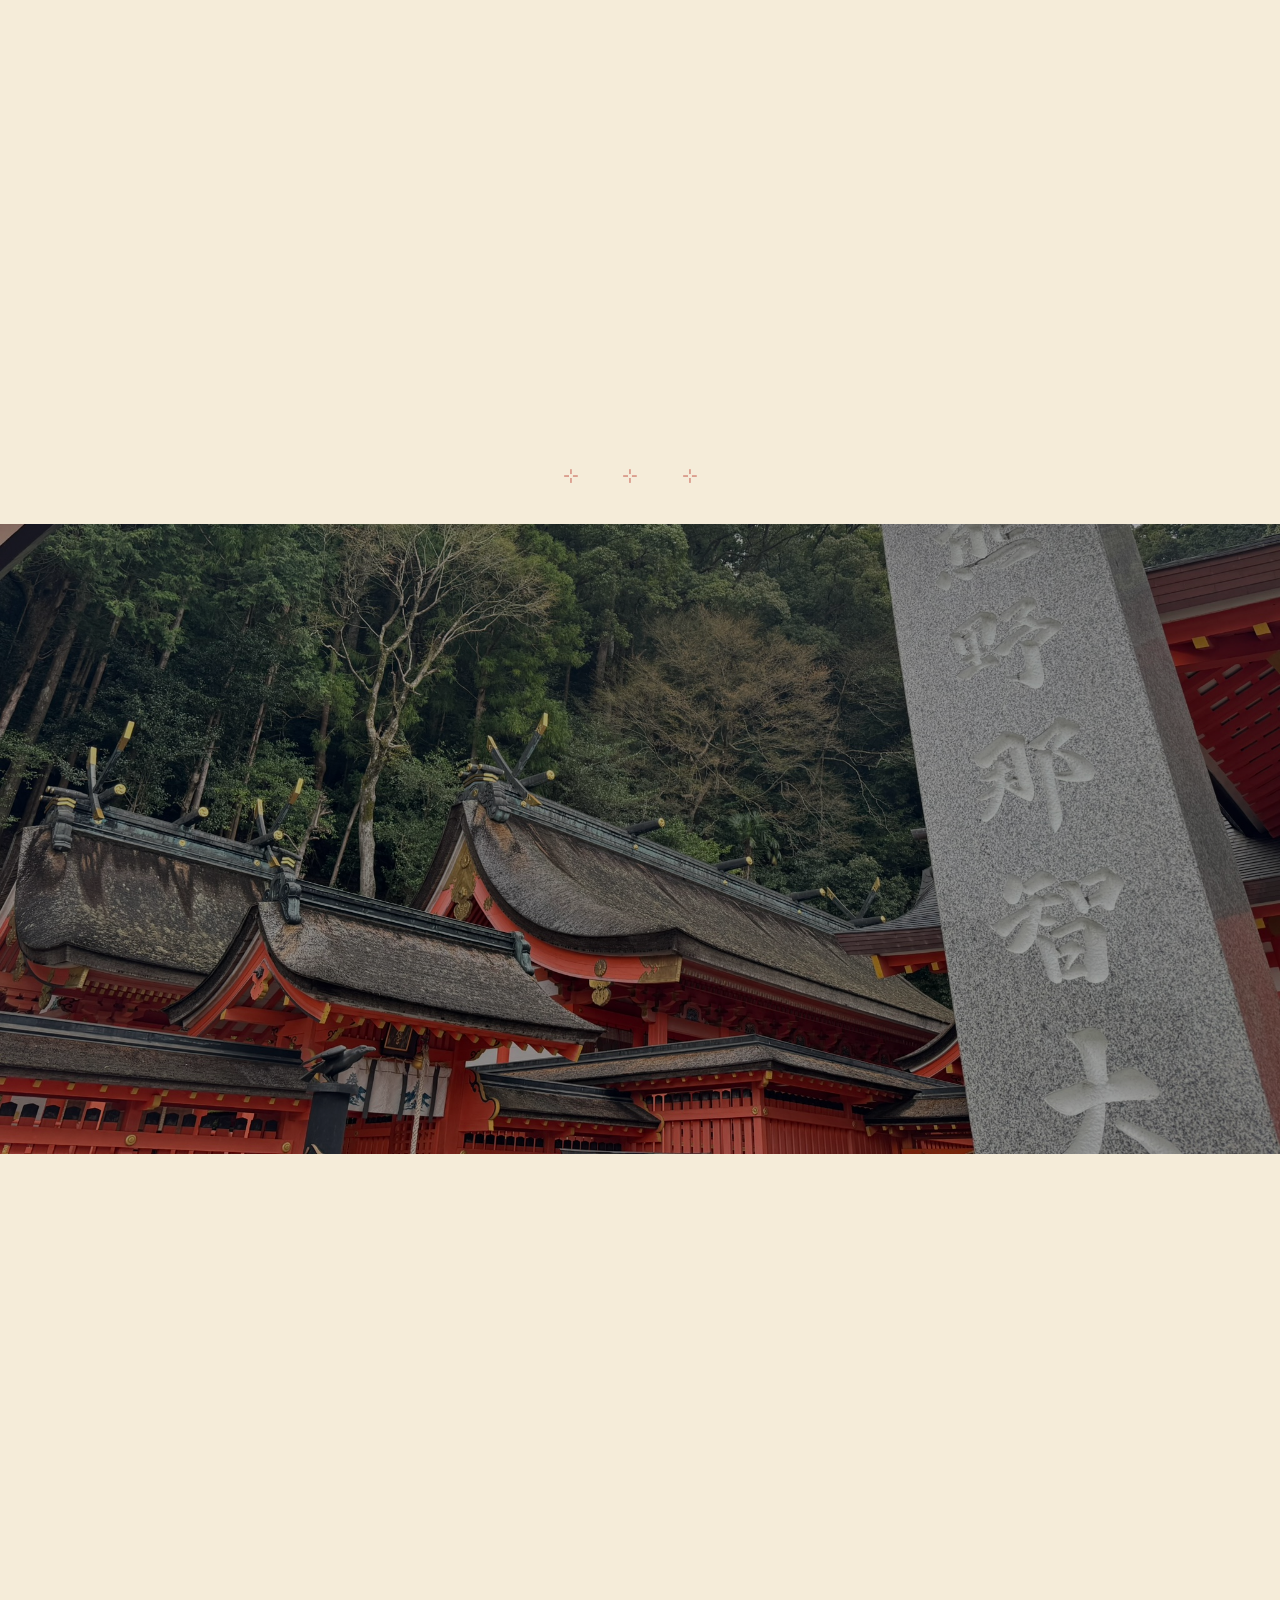
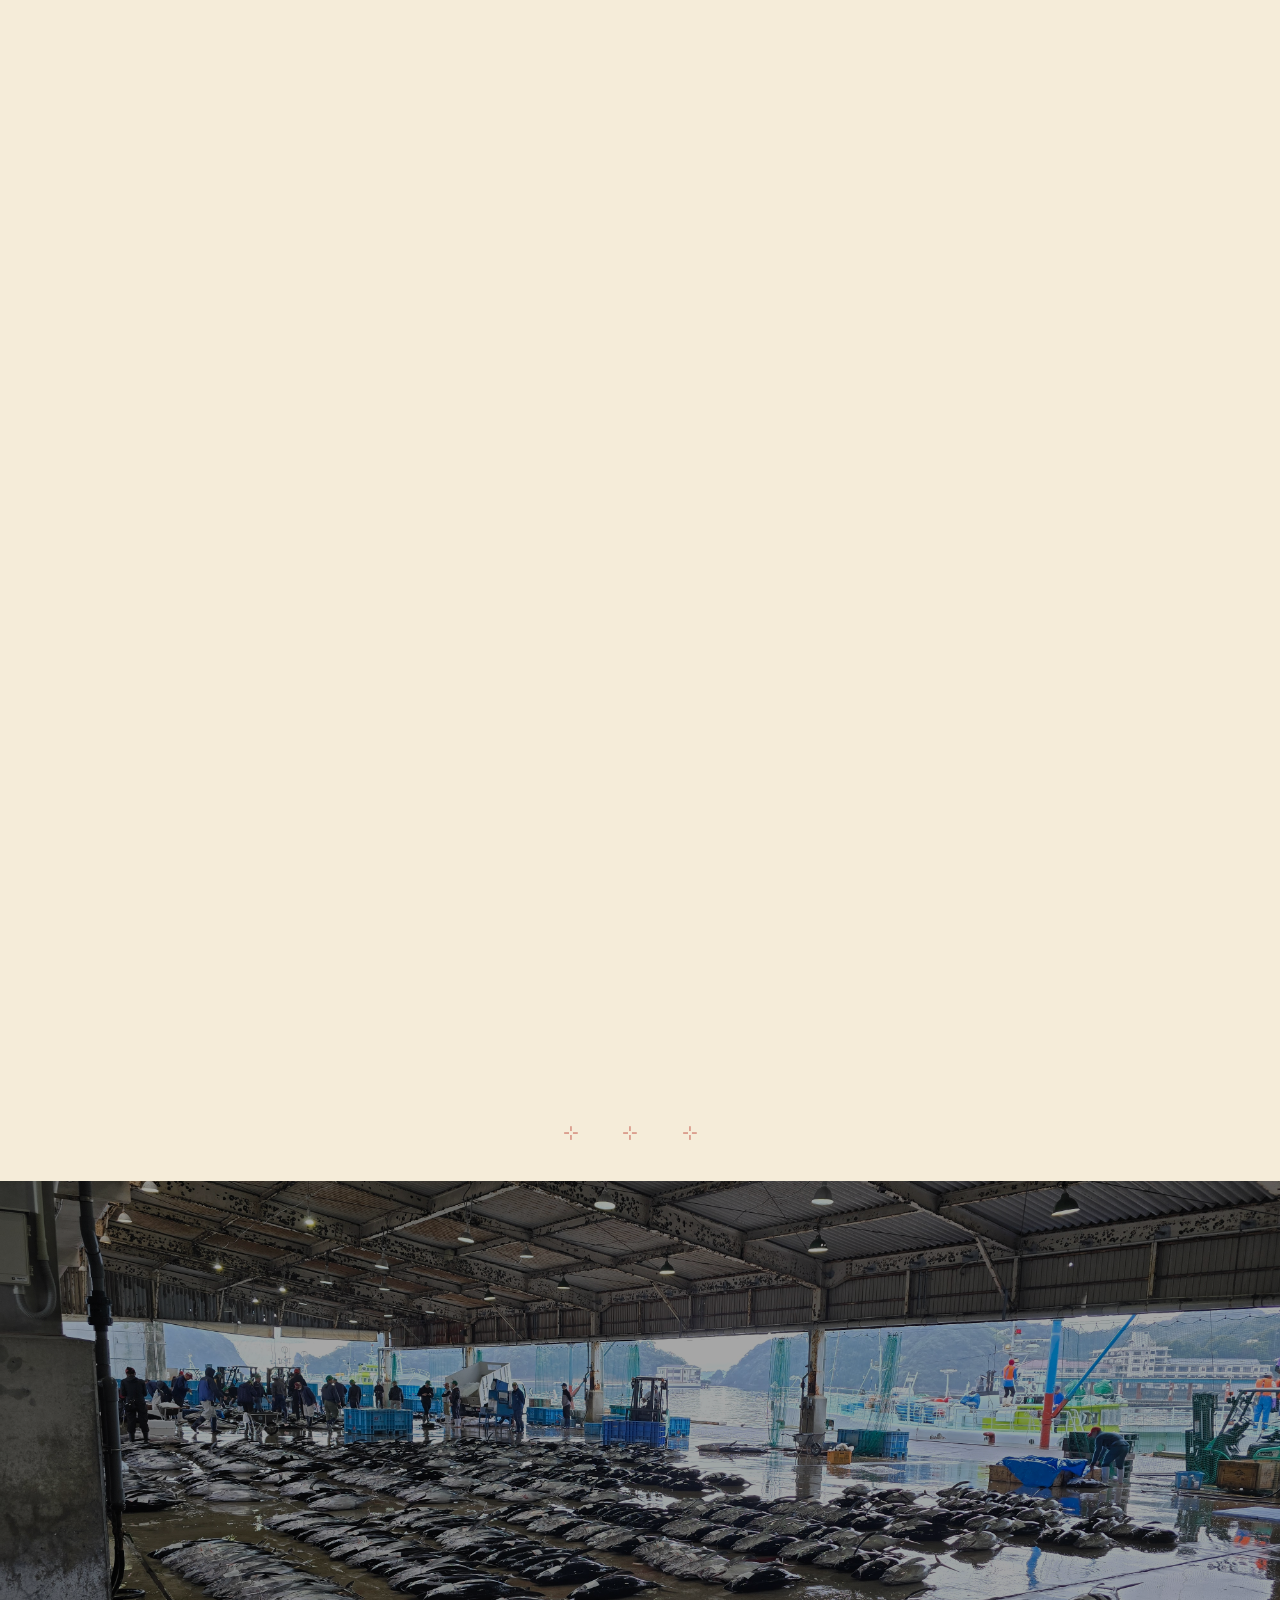
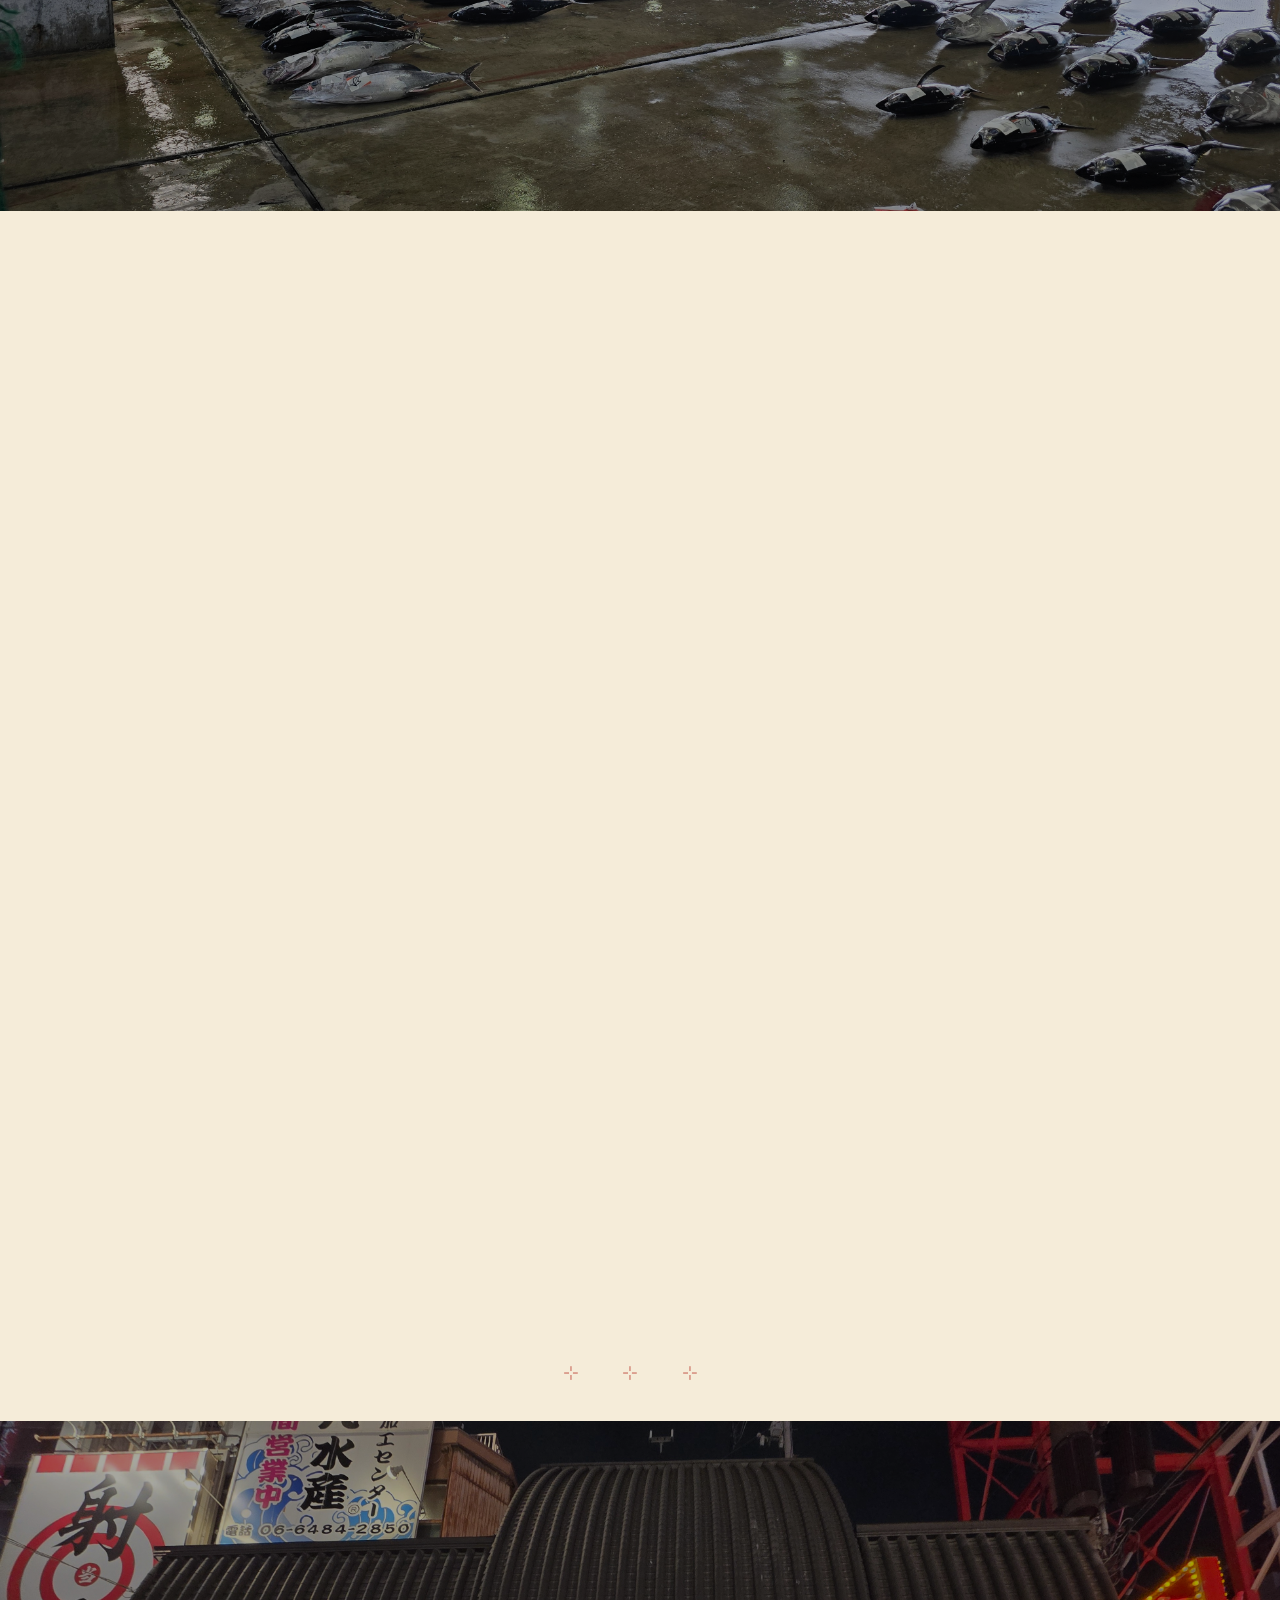
==== commit 12487312: "fix typos" ====
--- a/index.html
+++ b/index.html
@@ -259,9 +259,9 @@
       <article class="story">
         <div class="story-eyebrow">Into the Forest</div>
         <h3>The first steps on a thousand-year path</h3>
-        <p>Starting from the shrine Hosshinmon-oji in Kii-Tanabe, we took an early morning bus with nothing but our
-          packs to the nearby shrine of Takajiri-oji, the traditional "starting point" of the pilgrimage.
-          At this point in the hike the terrain was largely still rural, though lived in; the first half of this led in
+        <p>Starting from Kii-Tanabe, we took an early morning bus with nothing but our
+          packs to the nearby shrine of Hosshinmon-oji, where we would begin our trek.
+          During this leg of the hike, the terrain was largely still rural, though lived in; the first half of this led in
           and out of forests and small neighborhoods, allowing locals to leave produce, crafts, and refreshments in
           small farmstands
           for pilgrims to purchase.</p>
@@ -273,7 +273,7 @@
           folklore </div>
         <p>Midway through, the trail leads through Hongu, a very small town home to Kumano Hongu-tasiha and its torii -
           the largest torii gate in all the world - and some of the most incredible and affordable sushi and udon to
-          fuel us for the rest of our day. We
+          fuel us for the rest of our day.
           We continued onward, gaining more and more elevation until we began our descent into Yunomine Onsen to soak
           our aches in natural hot springs.
         </p>
@@ -352,7 +352,7 @@
         <div class="story-eyebrow">The Long Climb</div>
         <h3>Where the trail gets serious</h3>
         <p>Fully rested, we were ready for the hardest leg of the hike. Leaving the beauty of Yunomine was no small
-          feat, and this day's journey threatened tough terrain and rain (that luckily never came).
+          feat, and this day's journey threatened tough terrain and rain (that luckily came after we settled into town).
           Most of the day was spent hiking through dense forest, stopping at small shrines along the way, though
           occasionally the foliage broke, and we were able to look out from some high vistas.</p>
 
@@ -466,10 +466,10 @@
         <p>We made sure to wake up bright and early after the most violent thunderstorms either of us had ever witnessed
           (even having lived through numerous hurricanes) so that we could witness Kii-Katsura's main attraction - a
           tuna market's daily auction of the night's haul!
-          Observing how these tuna were unloaded, assessed, and arrayed based on buyer was fascinating, thought the true
+          Observing how these tuna were unloaded, assessed, and arrayed based on buyer was fascinating, though the true
           treat came immediately after. Next to the auction was a food hall, where restaurants would buy the daily catch
           and serve it for breakfast. We opted
-          for "Mochi Tuna" rice bowls, and were quite possibly the best sushi dishes we'll ever stand to have.
+          for "Mochi Tuna" rice bowls that were quite possibly the best tuna dishes we'll ever stand to have.
         </p>
       </article>
 
@@ -542,7 +542,7 @@
             inclusion of dedicated Peanuts and Pokemon areas/attractions were welcomed additions by Carole and Ryan,
             respectively. Just before leaving, on a whim, we decided
             to get in line for a roller coaster themed as "Club Zedd", which ended up being the collective favorite of
-            the day.
+            the day. Who knew Clarity would still be such a banger 14 years later?
           </p>
         </div>
         <div class="food-list universal">
@@ -597,9 +597,9 @@
         </div>
         <p>We stumbled into countless
           sakura festivals, and even tried to go thrifting but ended up in a local craft beer fest. The food was
-          absolutely insane, and despite the variety we ate Tsukemen that was so ridiculously good, cheap, and fast that
+          absolutely insane, and despite the variety, we ate Tsukemen that was so ridiculously good, cheap, and fast that
           we ended up going back the next day.
-          We ended up spending about six days in Tokyo, and I truly am not sure that we experienced enough of it to
+          We spent about six days in Tokyo, and I truly am not sure that we experienced enough of it to
           effectively communicate the scale and breadth of potential.</p>
       </article>
 
@@ -641,7 +641,7 @@
           <div class="ji">美術</div>
           <h3>teamLab Planets </h3>
           <p>teamLab is a collective of artists with many immersive exhibits around Japan, though their Planets exhibit
-            was something to behold. Half of it was a high-concept art instillation, and the other half an interactive
+            was something to behold. Half of it was a high-concept art installation, and the other half an interactive
             playground for kids; while that may have
             created a somewhat muddied venn diagram with casualties, it still managed to take our breath away, where we
             could sit on the floor, staring up at the ceiling for twenty minutes at a time. The experience was capped
@@ -674,7 +674,9 @@
           <div class="ji">ディズニー</div>
           <h3>Tokyo DisneySea</h3>
           <p>It wouldn't be a vacation with Ryan O'Hara without a trip to the closest Disney. We ended our long journey
-            in a place of familiarity, but somehow still unlike anything we've experienced before.</p>
+            in a place of familiarity, but somehow still unlike anything we've experienced before. This park is probably the most un-Disney 
+            like park we've ever experienced. Despite it being the rainiest, windiest, day on our trip, we were able to enjoy this unique 
+            place and only want to check out Tokyo Disneyland even more.</p>
         </div>
         <div class="food-list disney">
           <div class="dish">
